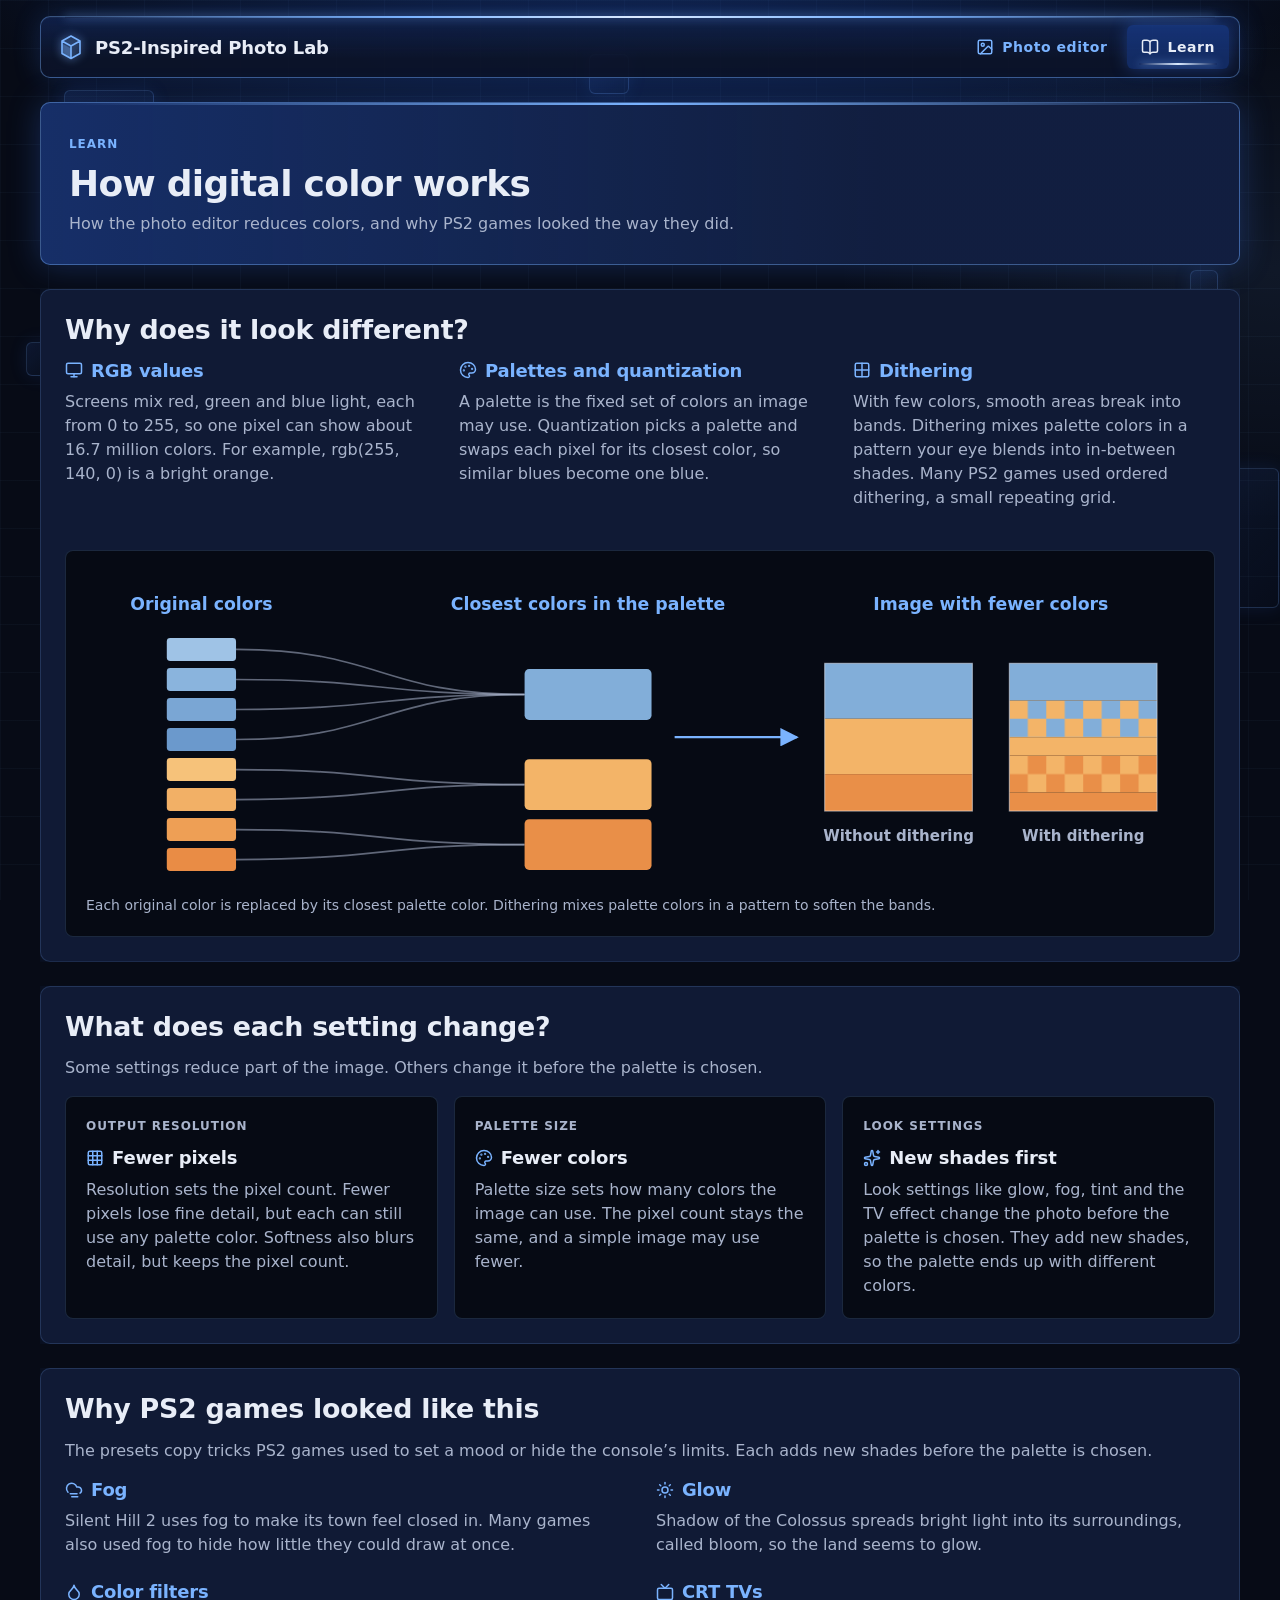
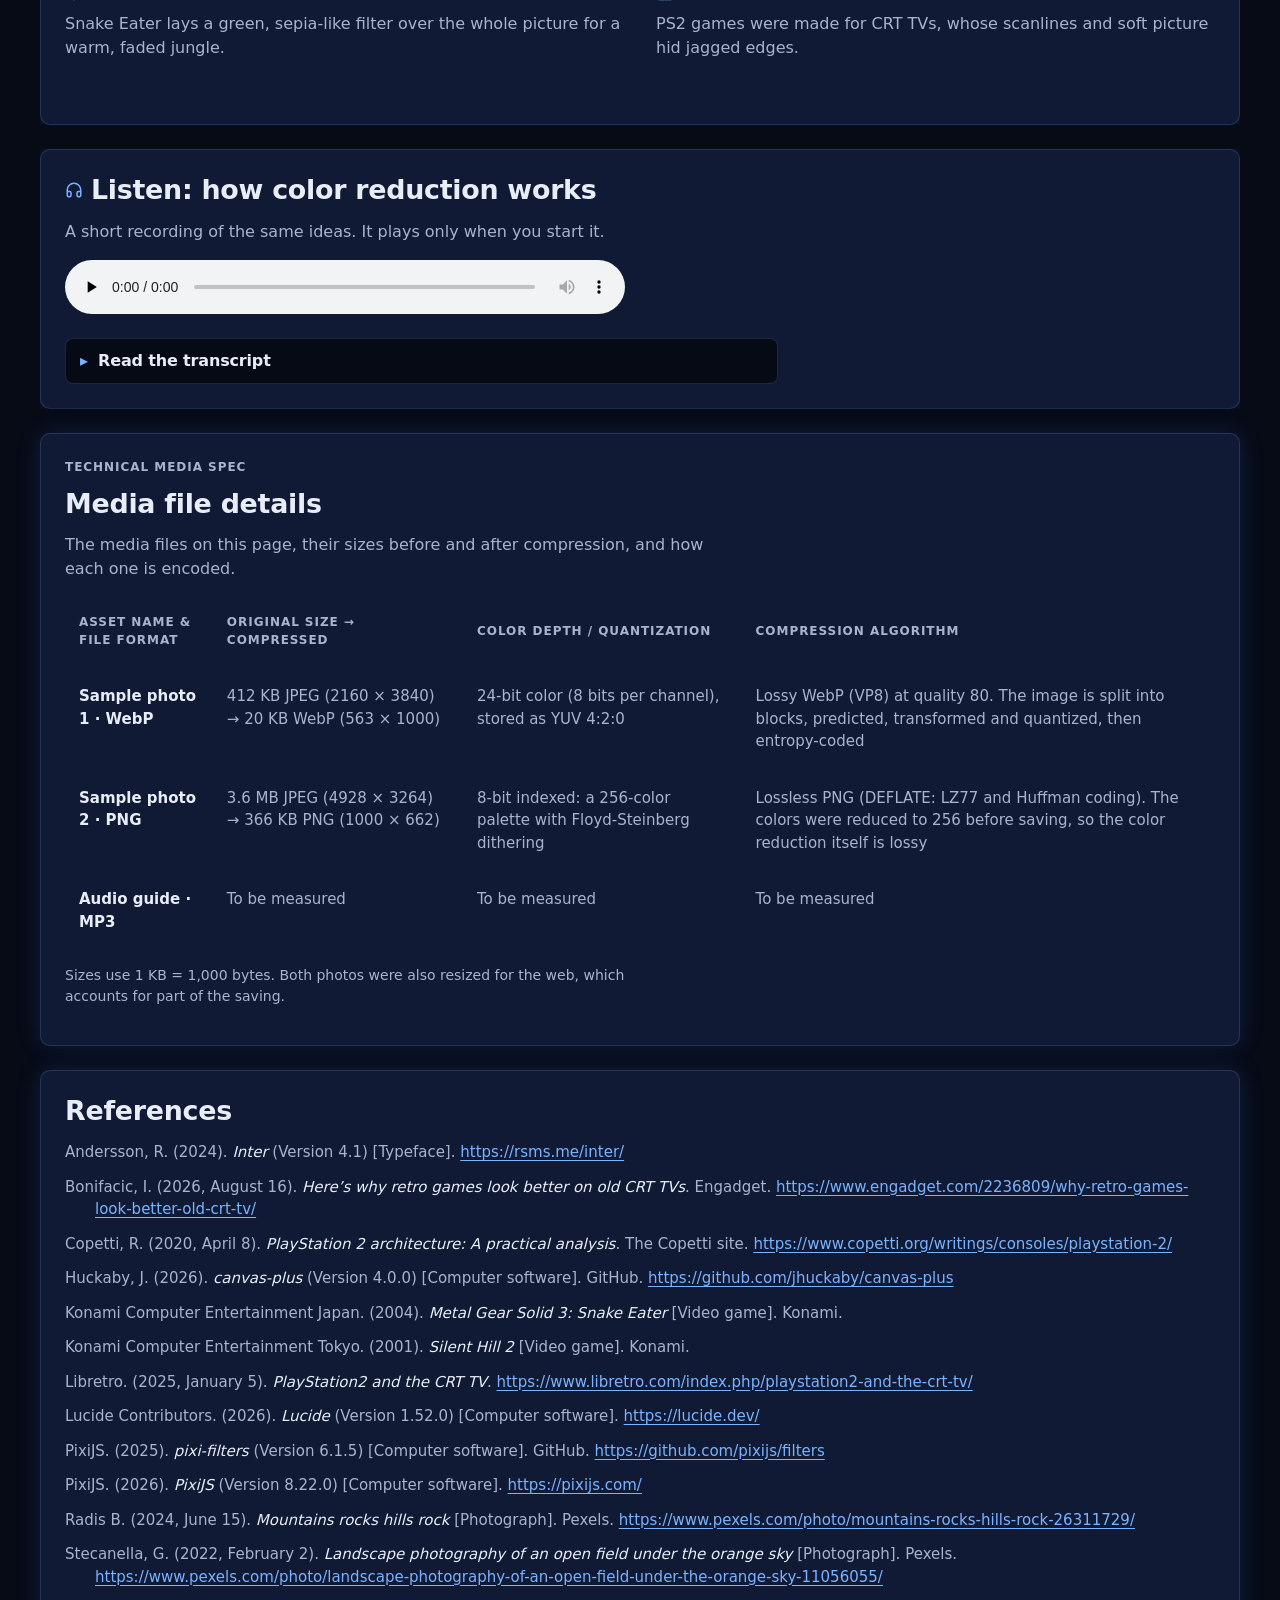
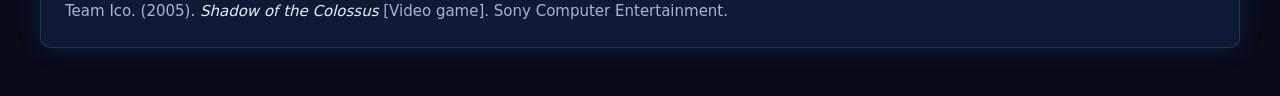
==== learn.html @ 2fb01928 "Put the media table in a panel above the references" ====
<!doctype html>
<html lang="en">
<head>
  <meta charset="utf-8">
  <meta name="viewport" content="width=device-width, initial-scale=1">
  <title>How Digital Color Works · PS2-Inspired Photo Lab</title>
  <meta name="description" content="How RGB values, 24-bit color, palettes, quantization and dithering work, and why PS2 games looked the way they did.">
  <meta name="theme-color" content="#070b16">
  <link rel="icon" href="data:image/svg+xml,%3Csvg xmlns='http://www.w3.org/2000/svg' viewBox='0 0 32 32'%3E%3Crect width='32' height='32' rx='6' fill='%23070b16'/%3E%3Cpath d='M6 24 16 6l10 18z' fill='none' stroke='%237ab3ff' stroke-width='2.5' stroke-linejoin='round'/%3E%3C/svg%3E">
  <link rel="preload" href="assets/fonts/inter-latin-wght-normal.woff2" as="font" type="font/woff2" crossorigin>
  <link rel="stylesheet" href="style.css">
</head>
<body>
  <!-- Icons from Lucide (lucide.dev), ISC license: assets/icons/LUCIDE-LICENSE.txt -->
  <svg class="icon-sprite" aria-hidden="true" focusable="false">
    <symbol id="i-palette" viewBox="0 0 24 24"><path d="M12 22a1 1 0 0 1 0-20 10 9 0 0 1 10 9 5 5 0 0 1-5 5h-2.25a1.75 1.75 0 0 0-1.4 2.8l.3.4a1.75 1.75 0 0 1-1.4 2.8z" /> <circle cx="13.5" cy="6.5" r=".5" fill="currentColor" /> <circle cx="17.5" cy="10.5" r=".5" fill="currentColor" /> <circle cx="6.5" cy="12.5" r=".5" fill="currentColor" /> <circle cx="8.5" cy="7.5" r=".5" fill="currentColor" /></symbol>
    <symbol id="i-sparkles" viewBox="0 0 24 24"><path d="M11.017 2.814a1 1 0 0 1 1.966 0l1.051 5.558a2 2 0 0 0 1.594 1.594l5.558 1.051a1 1 0 0 1 0 1.966l-5.558 1.051a2 2 0 0 0-1.594 1.594l-1.051 5.558a1 1 0 0 1-1.966 0l-1.051-5.558a2 2 0 0 0-1.594-1.594l-5.558-1.051a1 1 0 0 1 0-1.966l5.558-1.051a2 2 0 0 0 1.594-1.594z" /> <path d="M20 2v4" /> <path d="M22 4h-4" /> <circle cx="4" cy="20" r="2" /></symbol>
    <symbol id="i-cloud-fog" viewBox="0 0 24 24"><path d="M4 14.899A7 7 0 1 1 15.71 8h1.79a4.5 4.5 0 0 1 2.5 8.242" /> <path d="M16 17H7" /> <path d="M17 21H9" /></symbol>
    <symbol id="i-sun" viewBox="0 0 24 24"><circle cx="12" cy="12" r="4" /> <path d="M12 2v2" /> <path d="M12 20v2" /> <path d="m4.93 4.93 1.41 1.41" /> <path d="m17.66 17.66 1.41 1.41" /> <path d="M2 12h2" /> <path d="M20 12h2" /> <path d="m6.34 17.66-1.41 1.41" /> <path d="m19.07 4.93-1.41 1.41" /></symbol>
    <symbol id="i-droplet" viewBox="0 0 24 24"><path d="M12 22a7 7 0 0 0 7-7c0-2-1-3.9-3-5.5s-3.5-4-4-6.5c-.5 2.5-2 4.9-4 6.5C6 11.1 5 13 5 15a7 7 0 0 0 7 7z" /></symbol>
    <symbol id="i-tv" viewBox="0 0 24 24"><path d="m17 2-5 5-5-5" /> <rect width="20" height="15" x="2" y="7" rx="2" /></symbol>
    <symbol id="i-grid-3x3" viewBox="0 0 24 24"><rect width="18" height="18" x="3" y="3" rx="2" /> <path d="M3 9h18" /> <path d="M3 15h18" /> <path d="M9 3v18" /> <path d="M15 3v18" /></symbol>
    <symbol id="i-grid-2x2" viewBox="0 0 24 24"><path d="M12 3v18" /> <path d="M3 12h18" /> <rect x="3" y="3" width="18" height="18" rx="2" /></symbol>
    <symbol id="i-monitor" viewBox="0 0 24 24"><rect width="20" height="14" x="2" y="3" rx="2" /> <line x1="8" x2="16" y1="21" y2="21" /> <line x1="12" x2="12" y1="17" y2="21" /></symbol>
    <symbol id="i-headphones" viewBox="0 0 24 24"><path d="M3 14h3a2 2 0 0 1 2 2v3a2 2 0 0 1-2 2H5a2 2 0 0 1-2-2v-7a9 9 0 0 1 18 0v7a2 2 0 0 1-2 2h-1a2 2 0 0 1-2-2v-3a2 2 0 0 1 2-2h3" /></symbol>
    <symbol id="i-image" viewBox="0 0 24 24"><rect width="18" height="18" x="3" y="3" rx="2" ry="2" /> <circle cx="9" cy="9" r="2" /> <path d="m21 15-3.086-3.086a2 2 0 0 0-2.828 0L6 21" /></symbol>
    <symbol id="i-book-open" viewBox="0 0 24 24"><path d="M12 5v16" /> <path d="M20.001 19A2 2 0 0022 17V5a2 2 0 00-1.999-2L16 3.002A5 5 0 0012 5a5 5 0 00-4-2H4a2 2 0 00-2 2v12a2 2 0 001.999 2H8a5 5 0 014 2 5 5 0 014-2z" /></symbol>
  </svg>

  <a class="skip-link" href="#learn">Skip to the content</a>

  <div class="backdrop" aria-hidden="true">
    <span></span><span></span><span></span><span></span><span></span>
    <span></span><span></span><span></span><span></span><span></span>
  </div>

  <header class="site-header">
    <div class="container">
      <div class="site-header__bar">
        <a class="brand" href="index.html"><svg class="brand__logo" viewBox="0 0 28 28" aria-hidden="true" focusable="false"><path class="brand__logo-front" d="M5 10.5 14 15.5v10L5 20.5z" /><path d="M14 3 23 8 14 13 5 8z M5 8v12.5l9 5 9-5V8 M14 13v12.5" /></svg><span>PS2-Inspired Photo Lab</span></a>
        <nav aria-label="Pages">
          <ul class="nav-list">
            <li><a href="index.html"><svg class="icon" aria-hidden="true" focusable="false"><use href="#i-image"></use></svg>Photo editor</a></li>
            <li><a href="learn.html" aria-current="page"><svg class="icon" aria-hidden="true" focusable="false"><use href="#i-book-open"></use></svg>Learn</a></li>
          </ul>
        </nav>
      </div>
    </div>
  </header>

  <main>
    <section id="learn" class="learn learn--page container" aria-labelledby="learn-title">
      <div class="learn__band">
        <p class="eyebrow">Learn</p>
        <h1 id="learn-title">How digital color works</h1>
        <p>How the photo editor reduces colors, and why PS2 games looked the way they did.</p>
      </div>
      <div class="panel" data-reveal>
        <h2>Why does it look different?</h2>

        <div class="learn__ideas">
          <div>
            <h3><svg class="icon" aria-hidden="true" focusable="false"><use href="#i-monitor"></use></svg>RGB values</h3>
            <p>Screens mix red, green and blue light, each from 0 to 255, so one pixel can show about 16.7 million colors. For example, rgb(255, 140, 0) is a bright orange.</p>
          </div>
          <div>
            <h3><svg class="icon" aria-hidden="true" focusable="false"><use href="#i-palette"></use></svg>Palettes and quantization</h3>
            <p>A palette is the fixed set of colors an image may use. Quantization picks a palette and swaps each pixel for its closest color, so similar blues become one blue.</p>
          </div>
          <div>
            <h3><svg class="icon" aria-hidden="true" focusable="false"><use href="#i-grid-2x2"></use></svg>Dithering</h3>
            <p>With few colors, smooth areas break into bands. Dithering mixes palette colors in a pattern your eye blends into in-between shades. Many PS2 games used ordered dithering, a small repeating grid.</p>
          </div>
        </div>

        <figure class="diagram">
          <svg class="diagram__svg diagram__svg--wide" viewBox="0 0 960 270" role="img" aria-labelledby="diagram-wide-title diagram-wide-desc">
            <title id="diagram-wide-title">How quantization maps colors to a palette</title>
            <desc id="diagram-wide-desc">Eight original colors, four blues and four oranges, each point to the closest of three palette colors: one blue, one light orange and one dark orange. The result is shown twice. Without dithering, the image has hard bands. With dithering, checkered patterns of two palette colors soften the bands.</desc>
            <defs>
              <pattern id="wide-dither-a" width="32" height="32" patternUnits="userSpaceOnUse">
                <rect width="32" height="32" fill="#82aed9"/>
                <rect x="16" width="16" height="16" fill="#f3b468"/>
                <rect y="16" width="16" height="16" fill="#f3b468"/>
              </pattern>
              <pattern id="wide-dither-b" width="32" height="32" patternUnits="userSpaceOnUse">
                <rect width="32" height="32" fill="#f3b468"/>
                <rect x="16" width="16" height="16" fill="#e98f48"/>
                <rect y="16" width="16" height="16" fill="#e98f48"/>
              </pattern>
              <marker id="wide-arrow" viewBox="0 0 10 10" refX="9" refY="5" markerWidth="8" markerHeight="8" orient="auto">
                <path d="M0 0 10 5 0 10z" class="diagram__arrowhead"/>
              </marker>
            </defs>

            <text class="diagram__label" x="100" y="34" text-anchor="middle">Original colors</text>
            <text class="diagram__label" x="435" y="34" text-anchor="middle">Closest colors in the palette</text>
            <text class="diagram__label" x="784" y="34" text-anchor="middle">Image with fewer colors</text>

            <g class="diagram__links">
              <path d="M130 68C255 68 255 107 380 107"/>
              <path d="M130 94C255 94 255 107 380 107"/>
              <path d="M130 120C255 120 255 107 380 107"/>
              <path d="M130 146C255 146 255 107 380 107"/>
              <path d="M130 172C255 172 255 185 380 185"/>
              <path d="M130 198C255 198 255 185 380 185"/>
              <path d="M130 224C255 224 255 237 380 237"/>
              <path d="M130 250C255 250 255 237 380 237"/>
            </g>

            <g class="diagram__swatches">
              <rect x="70" y="58" width="60" height="20" rx="3" fill="#9fc3e6"/>
              <rect x="70" y="84" width="60" height="20" rx="3" fill="#8ab4dd"/>
              <rect x="70" y="110" width="60" height="20" rx="3" fill="#7aa6d4"/>
              <rect x="70" y="136" width="60" height="20" rx="3" fill="#6b99cc"/>
              <rect x="70" y="162" width="60" height="20" rx="3" fill="#f6c27a"/>
              <rect x="70" y="188" width="60" height="20" rx="3" fill="#f2b066"/>
              <rect x="70" y="214" width="60" height="20" rx="3" fill="#ee9f55"/>
              <rect x="70" y="240" width="60" height="20" rx="3" fill="#e98c45"/>

              <rect x="380" y="85" width="110" height="44" rx="4" fill="#82aed9"/>
              <rect x="380" y="163" width="110" height="44" rx="4" fill="#f3b468"/>
              <rect x="380" y="215" width="110" height="44" rx="4" fill="#e98f48"/>
            </g>

            <path class="diagram__arrow" d="M510 144H616" marker-end="url(#wide-arrow)"/>

            <g class="diagram__grid">
              <rect x="640" y="80" width="128" height="48" fill="#82aed9"/>
              <rect x="640" y="128" width="128" height="48" fill="#f3b468"/>
              <rect x="640" y="176" width="128" height="32" fill="#e98f48"/>
              <rect class="diagram__frame" x="640" y="80" width="128" height="128"/>
            </g>
            <g class="diagram__grid">
              <rect x="800" y="80" width="128" height="32" fill="#82aed9"/>
              <rect x="800" y="112" width="128" height="32" fill="url(#wide-dither-a)"/>
              <rect x="800" y="144" width="128" height="16" fill="#f3b468"/>
              <rect x="800" y="160" width="128" height="32" fill="url(#wide-dither-b)"/>
              <rect x="800" y="192" width="128" height="16" fill="#e98f48"/>
              <rect class="diagram__frame" x="800" y="80" width="128" height="128"/>
            </g>
            <text class="diagram__note" x="704" y="234" text-anchor="middle">Without dithering</text>
            <text class="diagram__note" x="864" y="234" text-anchor="middle">With dithering</text>
          </svg>

          <svg class="diagram__svg diagram__svg--tall" viewBox="0 0 340 460" aria-hidden="true" focusable="false">
            <defs>
              <pattern id="tall-dither-a" width="32" height="32" patternUnits="userSpaceOnUse">
                <rect width="32" height="32" fill="#82aed9"/>
                <rect x="16" width="16" height="16" fill="#f3b468"/>
                <rect y="16" width="16" height="16" fill="#f3b468"/>
              </pattern>
              <pattern id="tall-dither-b" width="32" height="32" patternUnits="userSpaceOnUse">
                <rect width="32" height="32" fill="#f3b468"/>
                <rect x="16" width="16" height="16" fill="#e98f48"/>
                <rect y="16" width="16" height="16" fill="#e98f48"/>
              </pattern>
              <marker id="tall-arrow" viewBox="0 0 10 10" refX="9" refY="5" markerWidth="8" markerHeight="8" orient="auto">
                <path d="M0 0 10 5 0 10z" class="diagram__arrowhead"/>
              </marker>
            </defs>

            <text class="diagram__label" x="170" y="24" text-anchor="middle">Original colors</text>

            <g class="diagram__links">
              <path d="M36 72C36 111 93 111 93 150"/>
              <path d="M74 72C74 111 93 111 93 150"/>
              <path d="M112 72C112 111 93 111 93 150"/>
              <path d="M150 72C150 111 93 111 93 150"/>
              <path d="M188 72C188 111 207 111 207 150"/>
              <path d="M226 72C226 111 207 111 207 150"/>
              <path d="M264 72C264 111 289 111 289 150"/>
              <path d="M302 72C302 111 289 111 289 150"/>
            </g>

            <g class="diagram__swatches">
              <rect x="20" y="40" width="32" height="32" rx="3" fill="#9fc3e6"/>
              <rect x="58" y="40" width="32" height="32" rx="3" fill="#8ab4dd"/>
              <rect x="96" y="40" width="32" height="32" rx="3" fill="#7aa6d4"/>
              <rect x="134" y="40" width="32" height="32" rx="3" fill="#6b99cc"/>
              <rect x="172" y="40" width="32" height="32" rx="3" fill="#f6c27a"/>
              <rect x="210" y="40" width="32" height="32" rx="3" fill="#f2b066"/>
              <rect x="248" y="40" width="32" height="32" rx="3" fill="#ee9f55"/>
              <rect x="286" y="40" width="32" height="32" rx="3" fill="#e98c45"/>

              <rect x="48" y="150" width="90" height="40" rx="4" fill="#82aed9"/>
              <rect x="172" y="150" width="70" height="40" rx="4" fill="#f3b468"/>
              <rect x="254" y="150" width="70" height="40" rx="4" fill="#e98f48"/>
            </g>
            <text class="diagram__label" x="170" y="214" text-anchor="middle">Closest colors in the palette</text>

            <path class="diagram__arrow" d="M170 226V256" marker-end="url(#tall-arrow)"/>
            <text class="diagram__label" x="170" y="280" text-anchor="middle">Image with fewer colors</text>

            <g class="diagram__grid">
              <rect x="32" y="288" width="128" height="48" fill="#82aed9"/>
              <rect x="32" y="336" width="128" height="48" fill="#f3b468"/>
              <rect x="32" y="384" width="128" height="32" fill="#e98f48"/>
              <rect class="diagram__frame" x="32" y="288" width="128" height="128"/>
            </g>
            <g class="diagram__grid">
              <rect x="192" y="288" width="128" height="32" fill="#82aed9"/>
              <rect x="192" y="320" width="128" height="32" fill="url(#tall-dither-a)"/>
              <rect x="192" y="352" width="128" height="16" fill="#f3b468"/>
              <rect x="192" y="368" width="128" height="32" fill="url(#tall-dither-b)"/>
              <rect x="192" y="400" width="128" height="16" fill="#e98f48"/>
              <rect class="diagram__frame" x="192" y="288" width="128" height="128"/>
            </g>
            <text class="diagram__note" x="96" y="442" text-anchor="middle">Without dithering</text>
            <text class="diagram__note" x="256" y="442" text-anchor="middle">With dithering</text>
          </svg>

          <figcaption>Each original color is replaced by its closest palette color. Dithering mixes palette colors in a pattern to soften the bands.</figcaption>
        </figure>
      </div>

      <div class="panel" data-reveal>
        <h2>What does each setting change?</h2>
        <p>Some settings reduce part of the image. Others change it before the palette is chosen.</p>

        <div class="cards">
          <article class="card">
            <p class="label">Output resolution</p>
            <h3><svg class="icon" aria-hidden="true" focusable="false"><use href="#i-grid-3x3"></use></svg>Fewer pixels</h3>
            <p>Resolution sets the pixel count. Fewer pixels lose fine detail, but each can still use any palette color. Softness also blurs detail, but keeps the pixel count.</p>
          </article>
          <article class="card">
            <p class="label">Palette size</p>
            <h3><svg class="icon" aria-hidden="true" focusable="false"><use href="#i-palette"></use></svg>Fewer colors</h3>
            <p>Palette size sets how many colors the image can use. The pixel count stays the same, and a simple image may use fewer.</p>
          </article>
          <article class="card">
            <p class="label">Look settings</p>
            <h3><svg class="icon" aria-hidden="true" focusable="false"><use href="#i-sparkles"></use></svg>New shades first</h3>
            <p>Look settings like glow, fog, tint and the TV effect change the photo before the palette is chosen. They add new shades, so the palette ends up with different colors.</p>
          </article>
        </div>
      </div>

      <div class="panel" data-reveal>
        <h2>Why PS2 games looked like this</h2>
        <p>The presets copy tricks PS2 games used to set a mood or hide the console’s limits. Each adds new shades before the palette is chosen.</p>
        <div class="learn__ideas learn__ideas--pairs">
          <div>
            <h3><svg class="icon" aria-hidden="true" focusable="false"><use href="#i-cloud-fog"></use></svg>Fog</h3>
            <p>Silent Hill 2 uses fog to make its town feel closed in. Many games also used fog to hide how little they could draw at once.</p>
          </div>
          <div>
            <h3><svg class="icon" aria-hidden="true" focusable="false"><use href="#i-sun"></use></svg>Glow</h3>
            <p>Shadow of the Colossus spreads bright light into its surroundings, called bloom, so the land seems to glow.</p>
          </div>
          <div>
            <h3><svg class="icon" aria-hidden="true" focusable="false"><use href="#i-droplet"></use></svg>Color filters</h3>
            <p>Snake Eater lays a green, sepia-like filter over the whole picture for a warm, faded jungle.</p>
          </div>
          <div>
            <h3><svg class="icon" aria-hidden="true" focusable="false"><use href="#i-tv"></use></svg>CRT TVs</h3>
            <p>PS2 games were made for CRT TVs, whose scanlines and soft picture hid jagged edges.</p>
          </div>
        </div>
      </div>

      <div class="panel listen" data-reveal>
        <h2><svg class="icon" aria-hidden="true" focusable="false"><use href="#i-headphones"></use></svg>Listen: how color reduction works</h2>
        <p>A short recording of the same ideas. It plays only when you start it.</p>
        <audio class="listen__player" controls preload="none">
          <source src="assets/audio/quantization-guide.mp3" type="audio/mpeg">
          Your browser can’t play this audio. The transcript below has the same content.
        </audio>
        <details class="transcript">
          <summary><h3>Read the transcript</h3></summary>
        <div class="listen__transcript">
          <p>Your screen uses the RGB color model. It makes every color by mixing just three: red, green and blue. Each pixel has a tiny light for each one, and changing how bright they are gives you a different color. Turn all three all the way up and you get white. Turn them all off and you get black.</p>
          <p>Your computer stores the brightness of each light as a number from 0 to 255. Each number takes 8 bits, so a pixel uses 24 bits in total. This is called 24-bit color, and it gives you about 16.7 million possible colors.</p>
          <p>You’ve probably seen colors written as a code like #D6A860. That’s a hex code, and it’s just those same three numbers written in a shorter way. The first two characters are the red, the middle two are the green, and the last two are the blue. So D6A860 means red 214, green 168 and blue 96, which is a light tan.</p>
          <p>When a camera turns a real scene into a digital image, it does two things. First, it splits the scene into a grid of tiny squares called pixels. That step is sampling, and more pixels means more detail. Then comes quantization: each pixel’s color gets rounded to the closest option from a fixed set. So sampling decides how much detail the image has, and quantization decides how many colors it can use.</p>
          <p>Color quantization uses that same idea to cut an image down to just a few colors, while keeping it close to the original. Imagine drawing a sunset with only an 8-pack of crayons. You can’t match every shade in the sky, so for each spot you pick the closest crayon you have. The computer does the same thing with every pixel.</p>
          <p>Those few colors make up the palette. Instead of storing a full color for every pixel, the image keeps the palette once and gives each pixel a number that points to one of its colors. It works like a paint-by-numbers picture. An image saved this way is called an indexed image, and the palette acts as its lookup table. An 8-bit indexed image can have up to 256 colors, and it takes up much less space than a 24-bit one.</p>
          <p>The downside is that smooth areas can lose their smoothness. A sky that slowly fades from light blue to dark blue needs lots of in-between shades. If the palette doesn’t have enough of them, you see stripes of color instead of a smooth fade. Those stripes are called color banding.</p>
          <p>Dithering makes an image with only a few colors look smoother. Its main job is to hide banding. To do that, it mixes the colors the image has in a fine pattern of dots. Up close you can see the dots, but from a normal distance your eye blends them into the shades in between. So the sky looks smooth again, even though no new colors were added.</p>
          <p>Many PS2 games used this trick because they drew their graphics with fewer colors to save memory. They used a small checkered pattern. Old TVs had a soft picture that blurred the pattern away, so most players never noticed it.</p>
        </div>
        </details>
      </div>
      <section id="media-specs" class="panel media-specs" aria-labelledby="media-specs-title" data-reveal>
        <p class="eyebrow">Technical media spec</p>
        <h2 id="media-specs-title">Media file details</h2>
        <p>The media files on this page, their sizes before and after compression, and how each one is encoded.</p>

        <div class="table-wrap">
          <table class="spec-table">
            <caption class="visually-hidden">Media files used on this page</caption>
            <thead>
              <tr>
                <th scope="col">Asset Name &amp; File Format</th>
                <th scope="col">Original Size → Compressed</th>
                <th scope="col">Color Depth / Quantization</th>
                <th scope="col">Compression Algorithm</th>
              </tr>
            </thead>
            <tbody>
              <tr>
                <th scope="row" data-label="Asset Name &amp; File Format">Sample photo 1 · WebP</th>
                <td data-label="Original Size → Compressed">412 KB JPEG (2160 × 3840) → 20 KB WebP (563 × 1000)</td>
                <td data-label="Color Depth / Quantization">24-bit color (8 bits per channel), stored as YUV 4:2:0</td>
                <td data-label="Compression Algorithm">Lossy WebP (VP8) at quality 80. The image is split into blocks, predicted, transformed and quantized, then entropy-coded</td>
              </tr>
              <tr>
                <th scope="row" data-label="Asset Name &amp; File Format">Sample photo 2 · PNG</th>
                <td data-label="Original Size → Compressed">3.6 MB JPEG (4928 × 3264) → 366 KB PNG (1000 × 662)</td>
                <td data-label="Color Depth / Quantization">8-bit indexed: a 256-color palette with Floyd-Steinberg dithering</td>
                <td data-label="Compression Algorithm">Lossless PNG (DEFLATE: LZ77 and Huffman coding). The colors were reduced to 256 before saving, so the color reduction itself is lossy</td>
              </tr>
              <tr>
                <th scope="row" data-label="Asset Name &amp; File Format">Audio guide · MP3</th>
                <td data-label="Original Size → Compressed">To be measured</td>
                <td data-label="Color Depth / Quantization">To be measured</td>
                <td data-label="Compression Algorithm">To be measured</td>
              </tr>
            </tbody>
          </table>
        </div>
        <p class="spec-note">Sizes use 1 KB = 1,000 bytes. Both photos were also resized for the web, which accounts for part of the saving.</p>
      </section>

      <section class="panel references" aria-labelledby="references-title" data-reveal>
        <h2 id="references-title">References</h2>
        <ul class="references__list">
          <li>Andersson, R. (2024). <i>Inter</i> (Version 4.1) [Typeface]. <a href="https://rsms.me/inter/">https://rsms.me/inter/</a></li>
          <li>Bonifacic, I. (2026, August 16). <i>Here’s why retro games look better on old CRT TVs</i>. Engadget. <a href="https://www.engadget.com/2236809/why-retro-games-look-better-old-crt-tv/">https://www.engadget.com/2236809/why-retro-games-look-better-old-crt-tv/</a></li>
          <li>Copetti, R. (2020, April 8). <i>PlayStation 2 architecture: A practical analysis</i>. The Copetti site. <a href="https://www.copetti.org/writings/consoles/playstation-2/">https://www.copetti.org/writings/consoles/playstation-2/</a></li>
          <li>Huckaby, J. (2026). <i>canvas-plus</i> (Version 4.0.0) [Computer software]. GitHub. <a href="https://github.com/jhuckaby/canvas-plus">https://github.com/jhuckaby/canvas-plus</a></li>
          <li>Konami Computer Entertainment Japan. (2004). <i>Metal Gear Solid 3: Snake Eater</i> [Video game]. Konami.</li>
          <li>Konami Computer Entertainment Tokyo. (2001). <i>Silent Hill 2</i> [Video game]. Konami.</li>
          <li>Libretro. (2025, January 5). <i>PlayStation2 and the CRT TV</i>. <a href="https://www.libretro.com/index.php/playstation2-and-the-crt-tv/">https://www.libretro.com/index.php/playstation2-and-the-crt-tv/</a></li>
          <li>Lucide Contributors. (2026). <i>Lucide</i> (Version 1.52.0) [Computer software]. <a href="https://lucide.dev/">https://lucide.dev/</a></li>
          <li>PixiJS. (2025). <i>pixi-filters</i> (Version 6.1.5) [Computer software]. GitHub. <a href="https://github.com/pixijs/filters">https://github.com/pixijs/filters</a></li>
          <li>PixiJS. (2026). <i>PixiJS</i> (Version 8.22.0) [Computer software]. <a href="https://pixijs.com/">https://pixijs.com/</a></li>
          <li>Radis B. (2024, June 15). <i>Mountains rocks hills rock</i> [Photograph]. Pexels. <a href="https://www.pexels.com/photo/mountains-rocks-hills-rock-26311729/">https://www.pexels.com/photo/mountains-rocks-hills-rock-26311729/</a></li>
          <li>Stecanella, G. (2022, February 2). <i>Landscape photography of an open field under the orange sky</i> [Photograph]. Pexels. <a href="https://www.pexels.com/photo/landscape-photography-of-an-open-field-under-the-orange-sky-11056055/">https://www.pexels.com/photo/landscape-photography-of-an-open-field-under-the-orange-sky-11056055/</a></li>
          <li>Team Ico. (2005). <i>Shadow of the Colossus</i> [Video game]. Sony Computer Entertainment.</li>
        </ul>
      </section>
    </section>
  </main>


  <script src="assets/js/reveal.js" defer></script>
</body>
</html>
---- style.css ----
/* PS2-Inspired Photo Lab */

@font-face {
  font-family: "Inter";
  font-style: normal;
  font-weight: 100 900;
  font-display: swap;
  src: url("assets/fonts/inter-latin-wght-normal.woff2") format("woff2");
}

:root {
  --bg: #070b16;
  --surface: #101a35;
  --surface-inset: #060a14;
  --border: rgba(122, 179, 255, 0.18);
  --border-strong: rgba(122, 179, 255, 0.4);
  --text: #e8edf7;
  --muted: #a9b4cc;
  --accent: #2563eb;
  --accent-hover: #1d4ed8;
  --accent-bright: #7ab3ff;
  --focus: #8cc4ff;
  --disabled-bg: #18223d;
  --disabled-text: #8792ab;
  --glow: 0 0 24px rgba(59, 118, 246, 0.18);
  --radius: 10px;
  --gutter: 24px;
}

/* Base */

*,
*::before,
*::after {
  box-sizing: border-box;
}

html {
  font-kerning: normal;
  -webkit-text-size-adjust: 100%;
}

body {
  margin: 0;
  background-color: var(--bg);
  background-image:
    radial-gradient(ellipse 80% 50% at 50% -10%, rgba(37, 99, 235, 0.32), transparent 70%),
    radial-gradient(ellipse 50% 40% at 100% 30%, rgba(122, 179, 255, 0.08), transparent 70%),
    linear-gradient(rgba(122, 179, 255, 0.035) 1px, transparent 1px),
    linear-gradient(90deg, rgba(122, 179, 255, 0.035) 1px, transparent 1px);
  background-size: 100% 100%, 100% 100%, 48px 48px, 48px 48px;
  background-attachment: fixed;
  color: var(--text);
  font-family: "Inter", system-ui, -apple-system, "Segoe UI", Roboto, sans-serif;
  font-size: 16px;
  line-height: 1.5;
}

h1,
h2,
h3 {
  margin: 0 0 0.5em;
  font-weight: 700;
  line-height: 1.2;
}

h1 {
  font-size: clamp(2.25rem, 1.4rem + 3.6vw, 4rem);
  line-height: 1.08;
  letter-spacing: -0.02em;
}

h2 {
  font-size: clamp(1.375rem, 1.2rem + 0.6vw, 1.75rem);
  letter-spacing: -0.01em;
}

h3 {
  font-size: 1.125rem;
  letter-spacing: -0.01em;
}

p {
  margin: 0 0 1em;
}

a {
  color: var(--accent-bright);
  text-underline-offset: 0.2em;
}

a:hover {
  color: var(--text);
}

:focus-visible {
  outline: 3px solid var(--focus);
  outline-offset: 3px;
}

.visually-hidden {
  position: absolute;
  width: 1px;
  height: 1px;
  margin: -1px;
  padding: 0;
  overflow: hidden;
  clip: rect(0 0 0 0);
  white-space: nowrap;
  border: 0;
}

.container {
  width: 100%;
  max-width: calc(1200px + 2 * var(--gutter));
  margin-inline: auto;
  padding-inline: var(--gutter);
}

.skip-link {
  position: absolute;
  top: 8px;
  left: 8px;
  z-index: 10;
  padding: 10px 16px;
  border-radius: 6px;
  background: var(--accent);
  color: #fff;
  font-weight: 600;
  transform: translateY(-200%);
}

.skip-link:focus {
  transform: none;
}

/* Small uppercase labels */

.eyebrow,
.label {
  margin: 0 0 0.75rem;
  color: var(--accent-bright);
  font-size: 0.75rem;
  font-weight: 700;
  letter-spacing: 0.08em;
  text-transform: uppercase;
}

.hint {
  color: var(--muted);
  font-size: 0.875rem;
}

/* Decorative background shapes */

.backdrop {
  position: fixed;
  inset: 0;
  z-index: -1;
  overflow: hidden;
  pointer-events: none;
}

.backdrop span {
  position: absolute;
  border: 1px solid rgba(122, 179, 255, 0.18);
  border-radius: 6px;
  background: linear-gradient(135deg, rgba(59, 118, 246, 0.12), rgba(59, 118, 246, 0.02));
  box-shadow: 0 0 18px rgba(59, 118, 246, 0.12);
  animation: float-a 18s ease-in-out infinite;
  will-change: transform;
}

/* Floating blocks in mixed sizes, each on its own timing so they never move together. */
.backdrop span:nth-child(1)  { top: 10%; left: 5%;  width: 90px;  height: 90px; }
.backdrop span:nth-child(2)  { top: 52%; left: 89%; width: 140px; height: 140px; animation-name: float-b; animation-duration: 22s; animation-delay: -4s; }
.backdrop span:nth-child(3)  { top: 78%; left: 12%; width: 60px;  height: 60px;  animation-duration: 15s; animation-delay: -9s; }
.backdrop span:nth-child(4)  { top: 22%; left: 78%; width: 50px;  height: 50px;  animation-name: float-b; animation-duration: 17s; animation-delay: -2s; }
.backdrop span:nth-child(5)  { top: 38%; left: 2%;  width: 34px;  height: 34px;  animation-duration: 14s; animation-delay: -6s; }
.backdrop span:nth-child(6)  { top: 66%; left: 70%; width: 70px;  height: 70px;  animation-name: float-b; animation-duration: 20s; animation-delay: -11s; }
.backdrop span:nth-child(7)  { top: 6%;  left: 46%; width: 40px;  height: 40px;  animation-duration: 24s; animation-delay: -3s; }
.backdrop span:nth-child(8)  { top: 88%; left: 48%; width: 110px; height: 110px; animation-name: float-b; animation-duration: 21s; animation-delay: -14s; }
.backdrop span:nth-child(9)  { top: 30%; left: 93%; width: 28px;  height: 28px;  animation-duration: 16s; animation-delay: -7s; }
.backdrop span:nth-child(10) { top: 60%; left: 30%; width: 46px;  height: 46px;  animation-name: float-b; animation-duration: 19s; animation-delay: -5s; opacity: 0.7; }

@keyframes float-a {
  0%   { transform: translate(0, 0) rotate(0deg); }
  50%  { transform: translate(10px, -22px) rotate(6deg); }
  100% { transform: translate(0, 0) rotate(0deg); }
}

@keyframes float-b {
  0%   { transform: translate(0, 0) rotate(0deg); }
  50%  { transform: translate(-12px, 18px) rotate(-5deg); }
  100% { transform: translate(0, 0) rotate(0deg); }
}

/* Header: a slim PS2 menu bar */

.site-header {
  padding-block: 16px;
}

.site-header__bar {
  position: relative;
  display: flex;
  flex-wrap: wrap;
  align-items: center;
  justify-content: space-between;
  gap: 4px 24px;
  padding: 8px 10px 8px 16px;
  border: 1px solid var(--border-strong);
  border-radius: var(--radius);
  background:
    linear-gradient(180deg, rgba(37, 99, 235, 0.16), transparent 70%),
    rgba(12, 20, 42, 0.92);
  box-shadow: 0 0 28px rgba(59, 118, 246, 0.2), inset 0 1px 0 rgba(255, 255, 255, 0.04);
}

/* Thin light along the top edge */
.site-header__bar::before {
  content: "";
  position: absolute;
  top: -1px;
  left: 24px;
  right: 24px;
  height: 2px;
  background: linear-gradient(90deg, transparent, var(--accent-bright) 30%, #dbeaff 50%, var(--accent-bright) 70%, transparent);
  box-shadow: 0 0 10px rgba(122, 179, 255, 0.8);
}

.brand {
  display: inline-flex;
  align-items: center;
  gap: 10px;
  min-height: 44px;
  color: var(--text);
  font-size: 1.125rem;
  font-weight: 700;
  letter-spacing: -0.01em;
  text-decoration: none;
}

/* The glowing cube logo */
.brand__logo {
  flex-shrink: 0;
  width: 28px;
  height: 28px;
  fill: none;
  stroke: var(--accent-bright);
  stroke-width: 1.6;
  stroke-linejoin: round;
  filter: drop-shadow(0 0 4px rgba(122, 179, 255, 0.85));
}

.brand__logo-front {
  fill: rgba(122, 179, 255, 0.28);
  stroke: none;
}

.nav-list {
  display: flex;
  gap: 6px;
  margin: 0;
  padding: 0;
  list-style: none;
}

.nav-list a {
  position: relative;
  display: inline-flex;
  align-items: center;
  gap: 8px;
  min-height: 44px;
  padding-inline: 14px;
  overflow: hidden;
  border-radius: 6px;
  color: var(--accent-bright);
  font-size: 0.875rem;
  font-weight: 600;
  letter-spacing: 0.04em;
  text-decoration: none;
  transition: color 0.2s, background-color 0.2s;
}

.nav-list a:hover,
.nav-list a:focus-visible {
  background-color: rgba(122, 179, 255, 0.1);
  color: var(--text);
}

/* The current page glows, with a light under it like the PS2 menu cursor. */
.nav-list a[aria-current="page"] {
  background-color: rgba(37, 99, 235, 0.3);
  box-shadow: 0 0 16px rgba(59, 118, 246, 0.35);
  color: var(--text);
}

.nav-list a[aria-current="page"]::after {
  content: "";
  position: absolute;
  left: 12px;
  right: 12px;
  bottom: 4px;
  height: 2px;
  border-radius: 2px;
  background: linear-gradient(90deg, transparent, #dbeaff, transparent);
  box-shadow: 0 0 8px rgba(122, 179, 255, 0.9);
}

/* A soft light slides across a link once on hover or focus. */
.nav-list a::before {
  content: "";
  position: absolute;
  top: 0;
  bottom: 0;
  left: 0;
  width: 60%;
  background: linear-gradient(90deg, transparent, rgba(190, 220, 255, 0.22), transparent);
  transform: translateX(-120%);
  pointer-events: none;
}

@media (prefers-reduced-motion: no-preference) {
  .nav-list a:hover::before,
  .nav-list a:focus-visible::before {
    transform: translateX(220%);
    transition: transform 0.5s ease;
  }
}

/* Very narrow phones: the links wrap under the name. */
@media (max-width: 379px) {
  .site-header__bar {
    padding-left: 12px;
  }

  .brand {
    font-size: 1rem;
  }

  .nav-list a {
    padding-inline: 10px;
  }
}

/* Panels */

.panel {
  margin: 0;
  padding: 24px;
  border: 1px solid var(--border);
  border-radius: var(--radius);
  background: var(--surface);
  box-shadow: var(--glow);
}

.panel > p,
.card p {
  color: var(--muted);
}

/* Intro */

.intro {
  padding-top: 40px;
  padding-bottom: 32px;
}

.intro h1 {
  max-width: 12ch;
  margin-bottom: 24px;
}

.intro__lead {
  max-width: 60ch;
  color: var(--muted);
  font-size: 1.125rem;
}

/* Buttons */

.button {
  display: inline-flex;
  align-items: center;
  justify-content: center;
  min-height: 44px;
  padding: 10px 18px;
  border: 1px solid transparent;
  border-radius: 6px;
  background: var(--accent);
  color: #fff;
  font: inherit;
  font-size: 0.9375rem;
  font-weight: 600;
  letter-spacing: 0.01em;
  cursor: pointer;
  transition: background-color 0.15s, box-shadow 0.15s;
}

.button:hover {
  background: var(--accent-hover);
  box-shadow: 0 0 16px rgba(59, 118, 246, 0.45);
}

.button--secondary {
  border-color: var(--border-strong);
  background: transparent;
  color: var(--text);
}

.button--secondary:hover {
  background: rgba(122, 179, 255, 0.1);
}

.button--toggle[aria-pressed="false"] {
  border-color: var(--border-strong);
  background: transparent;
  color: var(--text);
}

.button:disabled,
.button:disabled:hover {
  border: 1px dashed rgba(135, 146, 171, 0.5);
  background: var(--disabled-bg);
  box-shadow: none;
  color: var(--disabled-text);
  cursor: not-allowed;
}

.upload:focus-within {
  outline: 3px solid var(--focus);
  outline-offset: 3px;
}

/* Lab */

.lab {
  display: grid;
  gap: 24px;
}

.choose__actions {
  display: flex;
  flex-wrap: wrap;
  gap: 12px;
  margin-bottom: 12px;
}

.choose .hint {
  margin: 0;
}

.workspace {
  display: grid;
  gap: 24px;
  grid-template-columns: 1fr;
}

/* The two previews, side by side from tablet size up. */
.workspace__stage {
  display: grid;
  gap: 24px;
  grid-template-columns: 1fr;
}

.preview {
  padding: 16px;
}

.preview__frame {
  position: relative;
  display: grid;
  place-items: center;
  aspect-ratio: 1 / 1;
  overflow: hidden;
  border: 1px solid var(--border);
  border-radius: 6px;
  background: var(--surface-inset);
}

.preview__frame img,
.preview__frame canvas {
  position: absolute;
  inset: 0;
  width: 100%;
  height: 100%;
  object-fit: contain;
}

.preview__empty {
  margin: 0;
  color: var(--muted);
  font-size: 0.9375rem;
}

.status {
  margin: 0;
  font-weight: 600;
}

/* Status, Reset and Download, below the settings. */
.action-bar {
  display: flex;
  flex-wrap: wrap;
  align-items: center;
  justify-content: space-between;
  gap: 10px 20px;
  padding: 12px 16px;
  border: 1px solid var(--border-strong);
  border-radius: var(--radius);
  background: rgba(10, 16, 34, 0.94);
  box-shadow: 0 0 24px rgba(59, 118, 246, 0.3), 0 8px 24px rgba(0, 0, 0, 0.5);
  backdrop-filter: blur(6px);
}

.action-bar__status .hint {
  margin: 2px 0 0;
}

.action-bar__buttons {
  display: flex;
  flex-wrap: wrap;
  gap: 10px;
}

/* Controls */

.controls .controls__preset {
  margin-bottom: 20px;
  color: var(--accent-bright);
  font-size: 0.875rem;
}

.control {
  margin-bottom: 20px;
}

.control__head {
  display: flex;
  justify-content: space-between;
  gap: 12px;
  margin-bottom: 4px;
}

.control__head label {
  font-weight: 600;
}

.control__head output {
  color: var(--accent-bright);
  font-weight: 600;
  font-variant-numeric: tabular-nums;
}

.control__help {
  margin: 4px 0 0;
  color: var(--muted);
  font-size: 0.875rem;
}

input[type="range"] {
  width: 100%;
  height: 44px;
  margin: 0;
  background: transparent;
  cursor: pointer;
  -webkit-appearance: none;
  appearance: none;
}

input[type="range"]::-webkit-slider-runnable-track {
  height: 4px;
  border-radius: 2px;
  background: rgba(122, 179, 255, 0.3);
}

input[type="range"]::-webkit-slider-thumb {
  width: 22px;
  height: 22px;
  margin-top: -9px;
  border: 2px solid var(--bg);
  border-radius: 50%;
  background: var(--accent-bright);
  box-shadow: 0 0 10px rgba(122, 179, 255, 0.6);
  -webkit-appearance: none;
  appearance: none;
}

input[type="range"]::-moz-range-track {
  height: 4px;
  border-radius: 2px;
  background: rgba(122, 179, 255, 0.3);
}

input[type="range"]::-moz-range-thumb {
  width: 18px;
  height: 18px;
  border: 2px solid var(--bg);
  border-radius: 50%;
  background: var(--accent-bright);
  box-shadow: 0 0 10px rgba(122, 179, 255, 0.6);
}

/* Palette */

.palette__swatches {
  display: flex;
  flex-wrap: wrap;
  gap: 8px;
  min-height: 56px;
  margin-bottom: 12px;
  padding: 12px;
  border: 1px dashed var(--border-strong);
  border-radius: 6px;
}

.palette__empty {
  align-self: center;
  margin: 0;
  color: var(--muted);
  font-size: 0.9375rem;
}

.palette__readout {
  min-height: 1.5em;
  margin: 0;
}

/* Learn */

.learn {
  display: grid;
  gap: 24px;
  padding-top: 72px;
}

.learn--page {
  padding-top: 8px;
  padding-bottom: 48px;
}

/* The band at the top of the Learn page */
.learn__band {
  position: relative;
  padding: 32px 28px 28px;
  border: 1px solid var(--border-strong);
  border-radius: var(--radius);
  background:
    linear-gradient(90deg, rgba(37, 99, 235, 0.28), rgba(37, 99, 235, 0.06) 70%),
    var(--surface);
  box-shadow: 0 0 32px rgba(59, 118, 246, 0.28);
}

.learn__band::before {
  content: "";
  position: absolute;
  top: 0;
  left: 28px;
  right: 28px;
  height: 2px;
  background: linear-gradient(90deg, transparent, var(--accent-bright), transparent);
}

.learn__band h1 {
  margin: 0 0 8px;
  font-size: clamp(1.5rem, 1.2rem + 1.5vw, 2.25rem);
}

.learn__band p:last-child {
  margin: 0;
  color: var(--muted);
}

.learn__ideas {
  display: grid;
  gap: 8px 32px;
  margin-bottom: 24px;
}

.learn__ideas h3 {
  color: var(--accent-bright);
}

.learn__ideas p {
  color: var(--muted);
}

.diagram {
  margin: 0;
  padding: 20px;
  border: 1px solid var(--border);
  border-radius: 8px;
  background: var(--surface-inset);
}

.diagram__svg {
  display: block;
  width: 100%;
  height: auto;
}

.diagram__svg--wide {
  display: none;
}

.diagram__svg--tall {
  max-width: 420px;
  margin-inline: auto;
}

.diagram__label {
  fill: var(--accent-bright);
  font-family: inherit;
  font-size: 15px;
  font-weight: 700;
}

.diagram__note {
  fill: var(--muted);
  font-family: inherit;
  font-size: 13px;
  font-weight: 600;
}

.diagram__links path {
  fill: none;
  stroke: rgba(169, 180, 204, 0.55);
  stroke-width: 1.5;
}

.diagram__arrow {
  fill: none;
  stroke: var(--accent-bright);
  stroke-width: 2;
}

.diagram__arrowhead {
  fill: var(--accent-bright);
}

.diagram__frame {
  fill: none;
  stroke: rgba(232, 237, 247, 0.5);
  stroke-width: 1;
}

.diagram figcaption {
  margin-top: 12px;
  color: var(--muted);
  font-size: 0.875rem;
}

.cards {
  display: grid;
  gap: 16px;
}

.card {
  padding: 20px;
  border: 1px solid var(--border);
  border-radius: 8px;
  background: var(--surface-inset);
}

.card p:last-child {
  margin-bottom: 0;
}

.listen__player {
  display: block;
  width: 100%;
  max-width: 560px;
  margin-bottom: 24px;
}

.listen__transcript {
  max-width: 70ch;
  padding-left: 16px;
  border-left: 2px solid var(--border-strong);
}

.listen__transcript p {
  color: var(--muted);
}

.listen__transcript p:last-child {
  margin-bottom: 0;
}

/* Media specs */

.media-specs > p:not(.eyebrow) {
  max-width: 65ch;
  color: var(--muted);
}

.spec-table {
  width: 100%;
  border-collapse: separate;
  border-spacing: 0 6px;
  font-size: 0.9375rem;
}

.spec-table thead th {
  padding: 10px 14px;
  color: var(--muted);
  font-size: 0.75rem;
  font-weight: 700;
  letter-spacing: 0.08em;
  text-align: left;
  text-transform: uppercase;
}

.spec-table tbody th,
.spec-table td {
  padding: 14px;
  background: var(--surface);
  text-align: left;
  vertical-align: top;
}

.spec-table tbody th {
  border-radius: 6px 0 0 6px;
  font-weight: 600;
}

.spec-table td:last-child {
  border-radius: 0 6px 6px 0;
}

.spec-table td {
  color: var(--muted);
}

/* The note under the media table. */
.spec-note {
  margin-top: 12px;
  color: var(--muted);
  font-size: 0.875rem;
}

/* Footer */

/* APA reference list with a hanging indent */
.references__list {
  display: grid;
  gap: 12px;
  margin: 0;
  padding: 0;
  list-style: none;
  color: var(--muted);
  font-size: 0.9375rem;
}

.references__list li {
  padding-left: 2em;
  text-indent: -2em;
  overflow-wrap: anywhere;
}

.references__list i {
  color: var(--text);
}

/* Interactive states */

.button--sample {
  gap: 10px;
  padding-left: 6px;
}

.sample-thumb {
  width: 32px;
  height: 32px;
  border-radius: 4px;
  object-fit: cover;
}

.button:disabled .sample-thumb {
  opacity: 0.5;
}

.upload.is-disabled {
  border: 1px dashed rgba(135, 146, 171, 0.5);
  background: var(--disabled-bg);
  box-shadow: none;
  color: var(--disabled-text);
  cursor: not-allowed;
}

.preview__frame img.is-pixelated {
  image-rendering: pixelated;
}

.preview__frame[aria-busy="true"] {
  border-color: var(--accent-bright);
}

.palette__count {
  margin: 0 0 8px;
}

.palette__swatches.has-colors {
  border-style: solid;
  border-color: var(--border);
  background: var(--surface-inset);
}

.palette__swatch {
  width: 36px;
  height: 36px;
  padding: 0;
  border: 1px solid rgba(232, 237, 247, 0.25);
  border-radius: 4px;
  cursor: pointer;
}

.palette__swatch[aria-pressed="true"] {
  box-shadow: 0 0 0 2px var(--surface-inset), 0 0 0 4px var(--text);
}

.palette__readout {
  font-weight: 600;
  font-variant-numeric: tabular-nums;
}

/* Animated preview controls */

.preview__motion {
  display: flex;
  flex-wrap: wrap;
  align-items: center;
  gap: 8px 12px;
  margin-top: 12px;
}

.preview__motion[hidden] {
  display: none;
}

.preview__note {
  flex: 1 1 200px;
  margin: 0;
  color: var(--muted);
  font-size: 0.8125rem;
}

/* Settings panel in the style of the PS2 system menus */

.tabs {
  display: grid;
  grid-template-columns: 1fr 1fr;
  gap: 6px;
  margin-bottom: 20px;
  padding: 4px;
  border: 1px solid var(--border);
  border-radius: 8px;
  background: var(--surface-inset);
}

.tab {
  min-height: 44px;
  border: 0;
  border-radius: 6px;
  background: transparent;
  color: var(--muted);
  font: inherit;
  font-size: 0.9375rem;
  font-weight: 700;
  letter-spacing: 0.06em;
  text-transform: uppercase;
  cursor: pointer;
  transition: background-color 0.2s, color 0.2s, box-shadow 0.2s;
}

.tab:hover {
  color: var(--text);
}

.tab[aria-selected="true"] {
  background: linear-gradient(180deg, rgba(59, 118, 246, 0.55), rgba(37, 99, 235, 0.25));
  box-shadow: 0 0 16px rgba(59, 118, 246, 0.45), inset 0 1px 0 rgba(255, 255, 255, 0.15);
  color: #fff;
  text-shadow: 0 0 8px rgba(122, 179, 255, 0.8);
}

.tab-panel[hidden] {
  display: none;
}

.presets {
  margin: 0 0 16px;
  padding: 0;
  border: 0;
}

.presets legend {
  /* Floating the legend keeps it inside the box instead of on its top edge. */
  float: left;
  width: 100%;
  margin-bottom: 8px;
  padding: 0;
  font-weight: 600;
}

.presets legend + * {
  clear: both;
}

.presets__tiles {
  display: grid;
  grid-template-columns: repeat(2, 1fr);
  gap: 8px;
}

.preset {
  position: relative;
  display: flex;
}

.preset input {
  position: absolute;
  opacity: 0;
  pointer-events: none;
}

.preset__body {
  display: flex;
  flex: 1;
  flex-direction: column;
  gap: 4px;
  min-height: 44px;
  padding: 8px;
  border: 1px solid var(--border-strong);
  border-radius: 8px;
  background: var(--surface-inset);
  cursor: pointer;
  transition: border-color 0.2s, box-shadow 0.2s, transform 0.2s;
}

.preset__body:hover {
  border-color: var(--accent-bright);
}

.preset input:checked + .preset__body {
  border-color: var(--accent-bright);
  box-shadow: 0 0 0 1px var(--accent-bright), 0 0 18px rgba(122, 179, 255, 0.45);
}

.preset input:focus-visible + .preset__body {
  outline: 3px solid var(--focus);
  outline-offset: 2px;
}

.preset__swatch {
  height: 26px;
  border-radius: 4px;
}

.preset__swatch--clean {
  background: linear-gradient(180deg, #8fb6e8 0%, #a9c6ea 45%, #c9a26b 55%, #7a5a36 100%);
}

.preset__swatch--colossus {
  background: radial-gradient(circle at 50% 30%, #ffffff 0%, #e4eefc 35%, #a9bcd6 70%, #6f7c8c 100%);
}

.preset__swatch--silenthill {
  background:
    repeating-linear-gradient(90deg, rgba(0, 0, 0, 0.06) 0 2px, transparent 2px 4px),
    linear-gradient(180deg, #d4d4d8 0%, #bdbdc2 55%, #6d6a66 100%);
}

.preset__swatch--snakeeater {
  background: linear-gradient(180deg, #c9cf9a 0%, #9aa45e 50%, #4f5a2e 100%);
}

.preset__name {
  font-size: 0.875rem;
  font-weight: 700;
}

.preset__hint {
  color: var(--muted);
  font-size: 0.75rem;
  line-height: 1.3;
}

.presets__custom {
  margin: 10px 0 0;
  color: var(--muted);
  font-size: 0.8125rem;
}

.presets__chip {
  display: inline-block;
  margin-right: 6px;
  padding: 1px 10px;
  border: 1px solid var(--accent-bright);
  border-radius: 999px;
  color: var(--accent-bright);
  font-weight: 700;
  box-shadow: 0 0 10px rgba(122, 179, 255, 0.35);
}

/* Each setting is a menu row that lights up like the highlighted item in a PS2 menu. */
.menu-row {
  margin: 0 -10px 6px;
  padding: 8px 10px;
  border-radius: 8px;
  transition: background-color 0.2s, box-shadow 0.2s;
}

.menu-row:hover,
.menu-row:focus-within {
  background: linear-gradient(90deg, rgba(59, 118, 246, 0.28), rgba(59, 118, 246, 0.04));
  box-shadow: inset 3px 0 0 var(--accent-bright);
}

.value-pill {
  flex-shrink: 0;
  align-self: flex-start;
  white-space: nowrap;
  min-width: 3.25em;
  padding: 1px 10px;
  border: 1px solid var(--border-strong);
  border-radius: 999px;
  background: rgba(122, 179, 255, 0.12);
  text-align: center;
}

input[type="range"].track-fog::-webkit-slider-runnable-track {
  background: linear-gradient(90deg, #9cc0ea, #c8c8cd);
}

input[type="range"].track-fog::-moz-range-track {
  background: linear-gradient(90deg, #9cc0ea, #c8c8cd);
}

input[type="range"].track-tint::-webkit-slider-runnable-track {
  background: linear-gradient(90deg, #96beff, #8a93a6 50%, #96aa50);
}

input[type="range"].track-tint::-moz-range-track {
  background: linear-gradient(90deg, #96beff, #8a93a6 50%, #96aa50);
}

/* The transcript opens like a PS2 menu item. */
.transcript {
  max-width: 70ch;
  border: 1px solid var(--border);
  border-radius: 8px;
  background: var(--surface-inset);
}

.transcript summary {
  display: flex;
  align-items: center;
  gap: 10px;
  min-height: 44px;
  padding: 8px 14px;
  border-radius: 8px;
  cursor: pointer;
  list-style: none;
}

.transcript summary::-webkit-details-marker {
  display: none;
}

.transcript summary::before {
  content: "▸";
  color: var(--accent-bright);
  transition: transform 0.2s;
}

.transcript[open] summary::before {
  transform: rotate(90deg);
}

.transcript summary:hover {
  background: linear-gradient(90deg, rgba(59, 118, 246, 0.28), rgba(59, 118, 246, 0.04));
}

.transcript summary h3 {
  margin: 0;
  font-size: 1rem;
}

.transcript .listen__transcript {
  margin: 4px 14px 14px;
}

/* Scroll reveal: sections stay hidden until they're reached,
   then open like a PS2 system menu window. */
.reveal-on [data-reveal] {
  position: relative;
  opacity: 0;
}

.reveal-on [data-reveal].is-revealed {
  opacity: 1;
  animation: reveal-window 0.75s cubic-bezier(0.2, 0.7, 0.2, 1) both;
}

/* The glowing line the panel opens from */
.reveal-on [data-reveal].is-revealed::after {
  content: "";
  position: absolute;
  pointer-events: none;
  opacity: 0;
  top: calc(50% - 1px);
  left: 0;
  right: 0;
  height: 2px;
  background: linear-gradient(90deg, transparent, #cfe4ff 20%, #ffffff 50%, #cfe4ff 80%, transparent);
  box-shadow: 0 0 12px 2px rgba(122, 179, 255, 0.9);
  animation: reveal-window-line 0.75s ease both;
}

.reveal-on [data-reveal].is-revealed > * {
  animation: reveal-content 0.35s 0.45s ease both;
}

@keyframes reveal-window {
  0%   { clip-path: inset(calc(50% - 1px) 0 calc(50% - 1px) 0); }
  30%  { clip-path: inset(calc(50% - 1px) 0 calc(50% - 1px) 0); }
  100% { clip-path: inset(0 0 0 0); }
}

@keyframes reveal-window-line {
  0%   { opacity: 1; transform: scaleX(0); }
  30%  { opacity: 1; transform: scaleX(1); }
  100% { opacity: 0; transform: scaleX(1); }
}

@keyframes reveal-content {
  from { opacity: 0; }
  to   { opacity: 1; }
}

/* Line icons (Lucide), drawn in the current text color */

.icon-sprite {
  position: absolute;
  width: 0;
  height: 0;
  overflow: hidden;
}

.icon {
  flex-shrink: 0;
  width: 18px;
  height: 18px;
  fill: none;
  stroke: currentColor;
  stroke-width: 2;
  stroke-linecap: round;
  stroke-linejoin: round;
  transition: filter 0.2s;
}

.button {
  gap: 8px;
}

.tab {
  display: inline-flex;
  align-items: center;
  justify-content: center;
  gap: 8px;
}

.control__head label,
.segmented legend,
.learn__ideas h3,
.card h3,
.listen h2 {
  display: flex;
  align-items: center;
  gap: 8px;
}

.control__head label .icon,
.segmented legend > .icon,
.learn__ideas h3 .icon,
.card h3 .icon,
.listen h2 .icon {
  color: var(--accent-bright);
}

/* Icons glow on hover and focus, like the PS2 menu. */
.button:hover .icon,
.button:focus-visible .icon,
.tab[aria-selected="true"] .icon,
.menu-row:hover .control__head .icon,
.menu-row:focus-within .control__head .icon {
  filter: drop-shadow(0 0 4px rgba(122, 179, 255, 0.85));
}

/* Help text on demand: an (i) button beside each label opens a small floating box. */
.info-btn {
  display: inline-grid;
  place-items: center;
  width: 32px;
  height: 32px;
  margin-right: auto;
  padding: 0;
  border: 0;
  border-radius: 50%;
  background: transparent;
  color: var(--muted);
  cursor: pointer;
}

.info-btn:hover,
.info-btn[aria-expanded="true"] {
  background: rgba(122, 179, 255, 0.14);
  color: var(--accent-bright);
}

.info-btn .icon {
  width: 16px;
  height: 16px;
}

.control__head {
  align-items: center;
}

.menu-row {
  position: relative;
}

.control__help--pop {
  position: absolute;
  top: calc(100% - 6px);
  right: 10px;
  left: 10px;
  z-index: 20;
  margin: 0;
  padding: 10px 12px;
  border: 1px solid var(--border-strong);
  border-radius: 8px;
  background: #0b1430;
  box-shadow: 0 0 18px rgba(59, 118, 246, 0.35), 0 8px 20px rgba(0, 0, 0, 0.5);
  color: var(--text);
  opacity: 0;
  visibility: hidden;
  transform: translateY(-4px);
  transition: opacity 0.15s, transform 0.15s, visibility 0.15s;
  pointer-events: none;
}

/* Keyboard focus (not mouse clicks) also shows the help. */
.menu-row:hover .control__help--pop,
.menu-row:has(:focus-visible) .control__help--pop,
.menu-row.is-help-open .control__help--pop {
  opacity: 1;
  visibility: visible;
  transform: none;
}

.menu-row.help-hidden .control__help--pop {
  opacity: 0;
  visibility: hidden;
}

/* Dithering choice: radio buttons shown as one segmented bar */

.segmented {
  /* Spacing comes from .menu-row, like every other settings row. */
  min-width: 0;
  border: 0;
}

.segmented.menu-row {
  padding-bottom: 12px;
}

.segmented legend {
  /* Floating the legend keeps it inside the highlight instead of on its top edge. */
  float: left;
  width: 100%;
  margin-bottom: 8px;
  padding: 0;
  font-weight: 600;
}

.segmented legend + * {
  clear: both;
}

.segmented__options {
  display: grid;
  grid-template-columns: repeat(3, 1fr);
  overflow: hidden;
  border: 1px solid var(--border-strong);
  border-radius: 6px;
}

.segmented__options label {
  position: relative;
  display: flex;
}

.segmented__options label + label {
  border-left: 1px solid var(--border-strong);
}

.segmented__options input {
  position: absolute;
  opacity: 0;
  pointer-events: none;
}

.segmented__options span {
  display: flex;
  flex: 1;
  align-items: center;
  justify-content: center;
  min-height: 44px;
  padding: 6px 8px;
  color: var(--text);
  font-size: 0.875rem;
  font-weight: 600;
  line-height: 1.2;
  text-align: center;
  cursor: pointer;
}

.segmented__options span:hover {
  background: rgba(122, 179, 255, 0.1);
}

.segmented__options input:checked + span {
  background: var(--accent);
  color: #fff;
}

.segmented__options input:focus-visible + span {
  outline: 3px solid var(--focus);
  outline-offset: -3px;
}

/* Phones: stack the table rows */

@media (max-width: 639px) {
  .spec-table thead {
    position: absolute;
    width: 1px;
    height: 1px;
    overflow: hidden;
    clip: rect(0 0 0 0);
  }

  .spec-table,
  .spec-table tbody,
  .spec-table tr,
  .spec-table th,
  .spec-table td {
    display: block;
  }

  .spec-table tr {
    margin-bottom: 12px;
    padding: 16px;
    border: 1px solid var(--border);
    border-radius: 8px;
    background: var(--surface);
  }

  .spec-table tbody th,
  .spec-table td {
    padding: 4px 0;
    border-radius: 0;
    background: none;
  }

  .spec-table tbody th {
    margin-bottom: 4px;
    font-size: 1rem;
  }

  .spec-table td::before {
    content: attr(data-label) ": ";
    color: var(--text);
    font-weight: 600;
  }

  .spec-table td:last-child {
    border-radius: 0;
  }

  .choose__actions .button {
    width: 100%;
  }

  .action-bar {
    padding: 10px 12px;
  }

  .action-bar__status .hint {
    display: none;
  }

  .action-bar__buttons {
    width: 100%;
  }

  .action-bar__buttons .button {
    flex: 1;
    padding-inline: 10px;
  }
}

/* Tablets */

@media (min-width: 640px) {
  .workspace__stage {
    grid-template-columns: 1fr 1fr;
  }

  /* The PS2 screen's 10:7 shape saves height compared with a square. */
  .preview__frame {
    aspect-ratio: 10 / 7;
  }

  .tab-panel {
    display: grid;
    grid-template-columns: repeat(2, 1fr);
    gap: 4px 24px;
  }

  .tab-panel[hidden] {
    display: none;
  }

  .tab-panel > .presets {
    grid-column: 1 / -1;
  }

  .tab-panel > .menu-row {
    margin: 0 0 6px;
  }

  .tabs {
    max-width: 380px;
  }

  .cards {
    grid-template-columns: repeat(3, 1fr);
  }
}

/* Wide screens: the diagram reads left to right */

@media (min-width: 900px) {
  .diagram__svg--wide {
    display: block;
  }

  .diagram__svg--tall {
    display: none;
  }
}

/* Desktop: three settings per row */

@media (min-width: 1024px) {
  .tab-panel {
    grid-template-columns: repeat(3, 1fr);
  }

  .presets__tiles {
    grid-template-columns: repeat(4, 1fr);
    max-width: 860px;
  }

  .learn__ideas {
    grid-template-columns: repeat(3, 1fr);
  }

  .learn__ideas--pairs {
    grid-template-columns: repeat(2, 1fr);
  }
}

/* Pinned previews: the images stay at the top while you scroll through the settings.
   Sticky only works inside .workspace, so they scroll away after the action bar. */

@media (min-width: 640px) {
  .workspace__stage {
    position: sticky;
    top: 0;
    z-index: 5;
    margin-inline: -12px;
    padding: 12px;
    background: var(--bg);
    box-shadow: 0 12px 16px -12px rgba(0, 0, 0, 0.8);
  }

  /* Cap the frames so at least half the screen is left for the sliders. */
  .workspace__stage .preview__frame {
    width: min(100%, calc(32vh * 10 / 7));
    margin-inline: auto;
  }
}

/* Phones: only the processed image is pinned, at a smaller size. */
@media (max-width: 639px) {
  .workspace__stage {
    display: contents;
  }

  .preview--processed {
    position: sticky;
    top: 0;
    z-index: 5;
    box-shadow: 0 12px 16px -8px rgba(0, 0, 0, 0.8);
  }

  .preview--processed .preview__frame {
    width: min(100%, 28vh);
    margin-inline: auto;
  }

  .preview--processed .preview__note {
    display: none;
  }
}

/* Reduced motion */

@media (prefers-reduced-motion: no-preference) {
  html {
    scroll-behavior: smooth;
  }

  .preview__frame[aria-busy="true"] {
    animation: busy-pulse 1.2s ease-in-out infinite alternate;
  }

  .preset input:checked + .preset__body {
    animation: cursor-pulse 1.6s ease-in-out infinite alternate;
  }
}

@keyframes cursor-pulse {
  from { box-shadow: 0 0 0 1px var(--accent-bright), 0 0 10px rgba(122, 179, 255, 0.3); }
  to { box-shadow: 0 0 0 1px var(--accent-bright), 0 0 22px rgba(122, 179, 255, 0.6); }
}

@keyframes busy-pulse {
  from { box-shadow: 0 0 0 rgba(122, 179, 255, 0); }
  to { box-shadow: 0 0 18px rgba(122, 179, 255, 0.45); }
}

@media (prefers-reduced-motion: reduce) {
  /* Matches the specificity of the per-block rules so every block stops. */
  .backdrop span:nth-child(n) {
    animation: none;
  }

  .button {
    transition: none;
  }
}
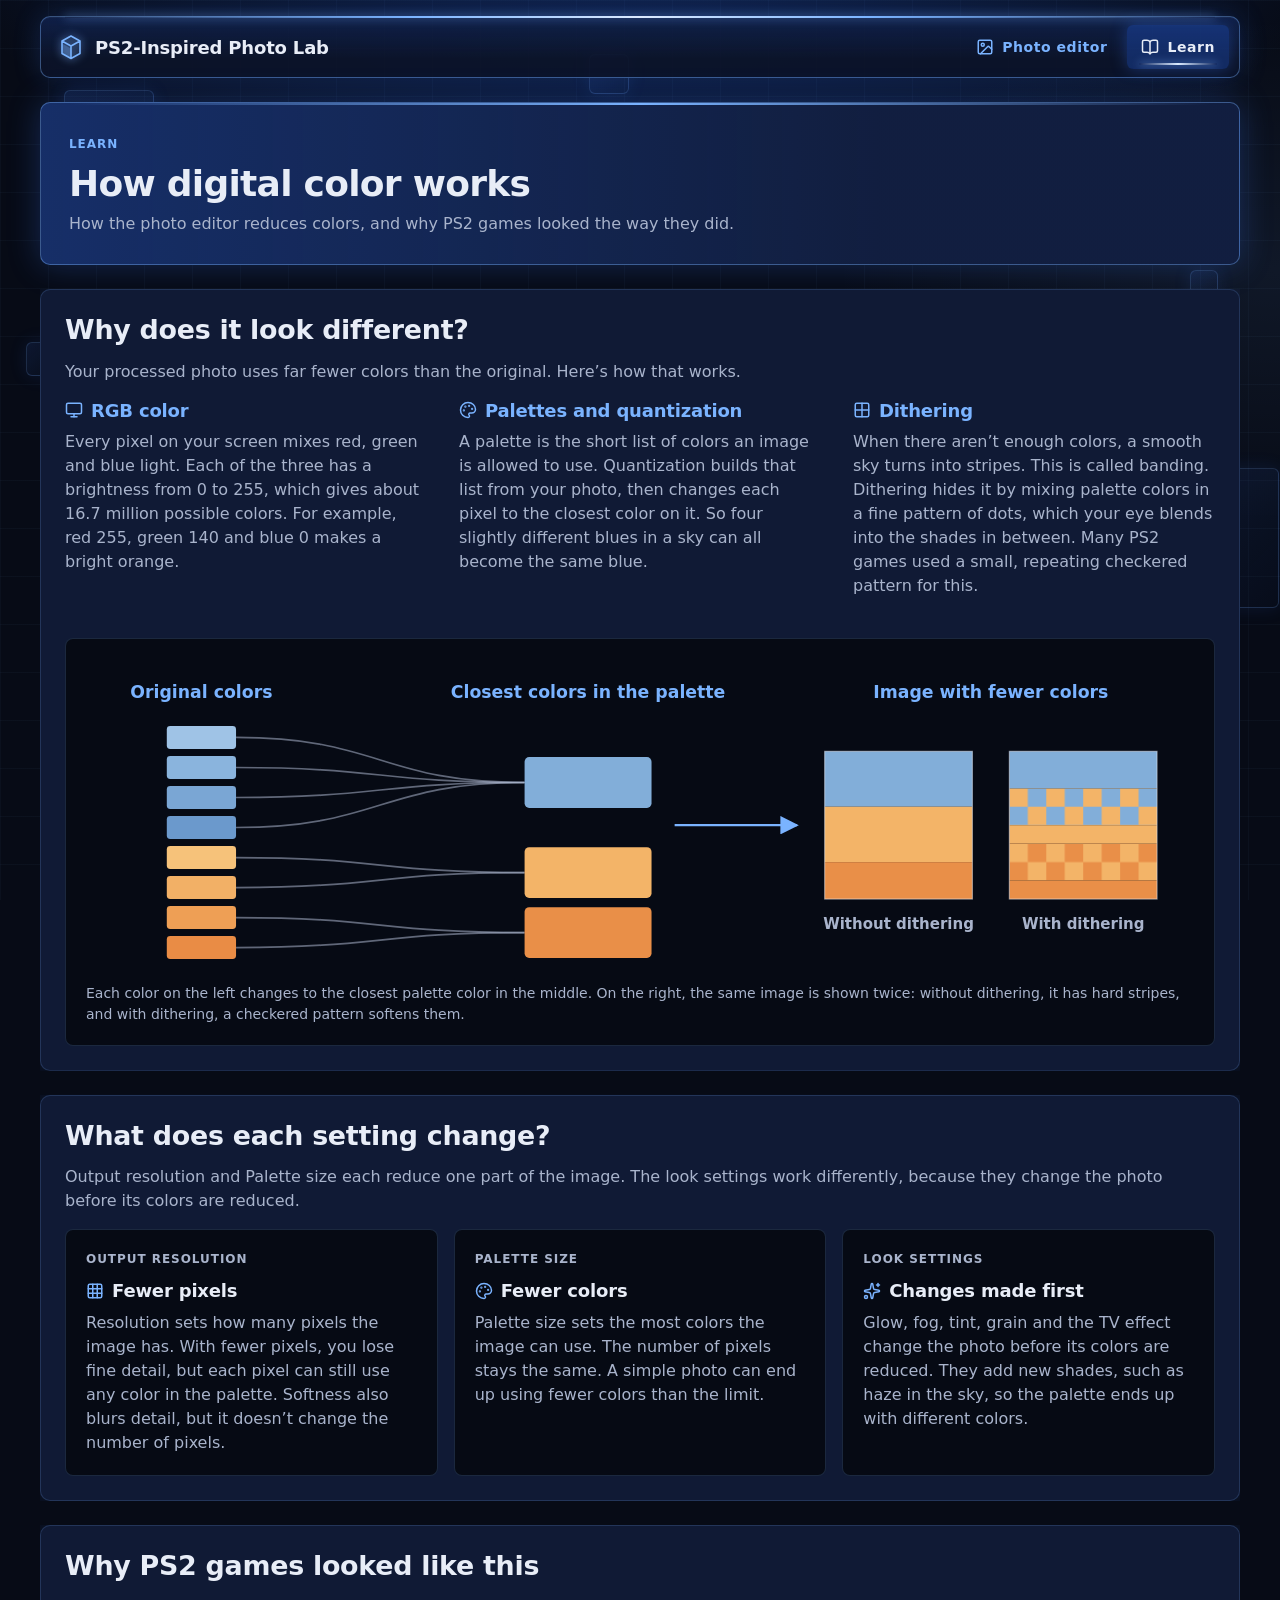
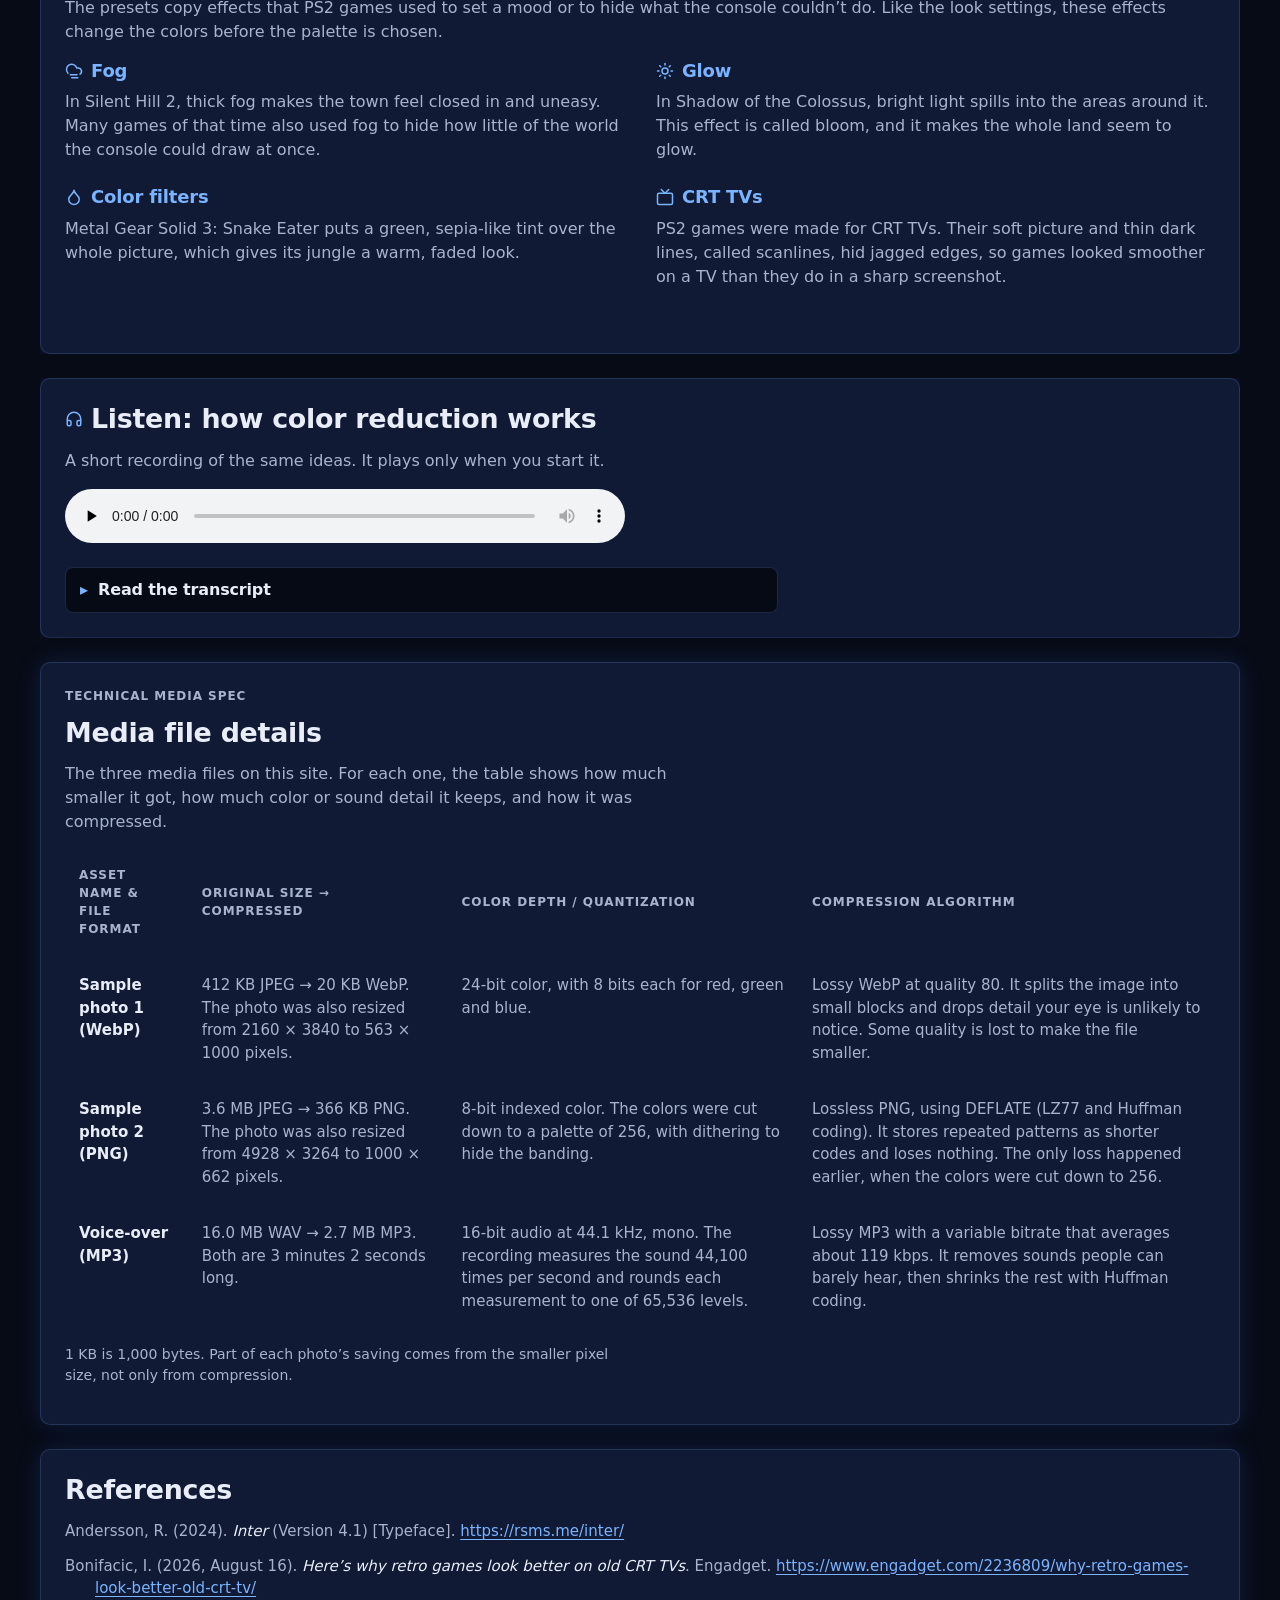
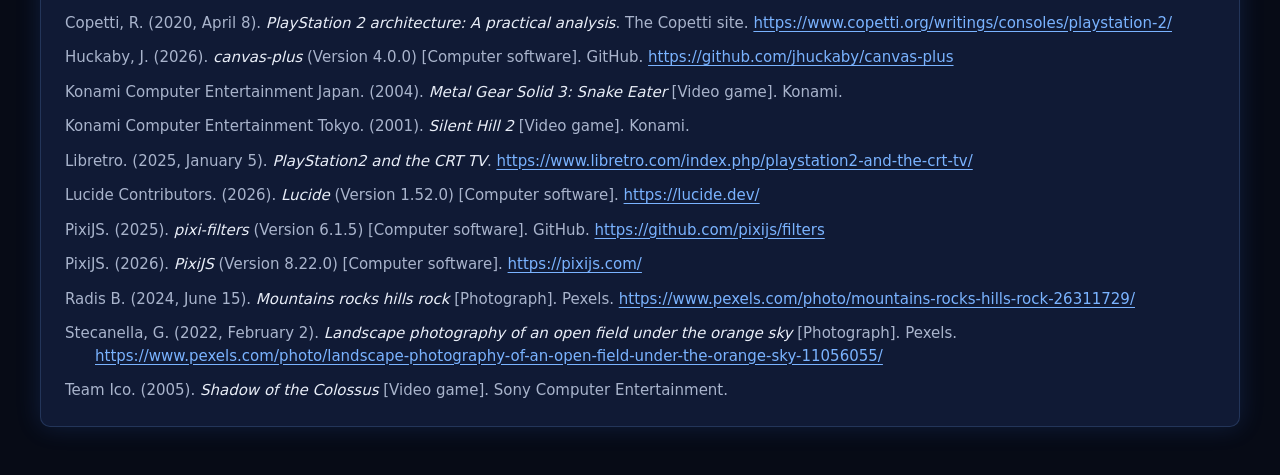
==== commit de81bd68: "Add the voice-over and rewrite the Learn page text in plain words" ====
--- a/learn.html
+++ b/learn.html
@@ -57,26 +57,27 @@
       </div>
       <div class="panel" data-reveal>
         <h2>Why does it look different?</h2>
+        <p>Your processed photo uses far fewer colors than the original. Here’s how that works.</p>
 
         <div class="learn__ideas">
           <div>
-            <h3><svg class="icon" aria-hidden="true" focusable="false"><use href="#i-monitor"></use></svg>RGB values</h3>
-            <p>Screens mix red, green and blue light, each from 0 to 255, so one pixel can show about 16.7 million colors. For example, rgb(255, 140, 0) is a bright orange.</p>
+            <h3><svg class="icon" aria-hidden="true" focusable="false"><use href="#i-monitor"></use></svg>RGB color</h3>
+            <p>Every pixel on your screen mixes red, green and blue light. Each of the three has a brightness from 0 to 255, which gives about 16.7 million possible colors. For example, red 255, green 140 and blue 0 makes a bright orange.</p>
           </div>
           <div>
             <h3><svg class="icon" aria-hidden="true" focusable="false"><use href="#i-palette"></use></svg>Palettes and quantization</h3>
-            <p>A palette is the fixed set of colors an image may use. Quantization picks a palette and swaps each pixel for its closest color, so similar blues become one blue.</p>
+            <p>A palette is the short list of colors an image is allowed to use. Quantization builds that list from your photo, then changes each pixel to the closest color on it. So four slightly different blues in a sky can all become the same blue.</p>
           </div>
           <div>
             <h3><svg class="icon" aria-hidden="true" focusable="false"><use href="#i-grid-2x2"></use></svg>Dithering</h3>
-            <p>With few colors, smooth areas break into bands. Dithering mixes palette colors in a pattern your eye blends into in-between shades. Many PS2 games used ordered dithering, a small repeating grid.</p>
+            <p>When there aren’t enough colors, a smooth sky turns into stripes. This is called banding. Dithering hides it by mixing palette colors in a fine pattern of dots, which your eye blends into the shades in between. Many PS2 games used a small, repeating checkered pattern for this.</p>
           </div>
         </div>
 
         <figure class="diagram">
           <svg class="diagram__svg diagram__svg--wide" viewBox="0 0 960 270" role="img" aria-labelledby="diagram-wide-title diagram-wide-desc">
             <title id="diagram-wide-title">How quantization maps colors to a palette</title>
-            <desc id="diagram-wide-desc">Eight original colors, four blues and four oranges, each point to the closest of three palette colors: one blue, one light orange and one dark orange. The result is shown twice. Without dithering, the image has hard bands. With dithering, checkered patterns of two palette colors soften the bands.</desc>
+            <desc id="diagram-wide-desc">Eight colors, four blues and four oranges, each point to the closest of three palette colors: one blue, one light orange and one dark orange. The resulting image is shown twice. Without dithering, it has hard stripes. With dithering, checkered patterns of two palette colors soften the stripes.</desc>
             <defs>
               <pattern id="wide-dither-a" width="32" height="32" patternUnits="userSpaceOnUse">
                 <rect width="32" height="32" fill="#82aed9"/>
@@ -210,52 +211,52 @@
             <text class="diagram__note" x="256" y="442" text-anchor="middle">With dithering</text>
           </svg>
 
-          <figcaption>Each original color is replaced by its closest palette color. Dithering mixes palette colors in a pattern to soften the bands.</figcaption>
+          <figcaption>Each color on the left changes to the closest palette color in the middle. On the right, the same image is shown twice: without dithering, it has hard stripes, and with dithering, a checkered pattern softens them.</figcaption>
         </figure>
       </div>
 
       <div class="panel" data-reveal>
         <h2>What does each setting change?</h2>
-        <p>Some settings reduce part of the image. Others change it before the palette is chosen.</p>
+        <p>Output resolution and Palette size each reduce one part of the image. The look settings work differently, because they change the photo before its colors are reduced.</p>
 
         <div class="cards">
           <article class="card">
             <p class="label">Output resolution</p>
             <h3><svg class="icon" aria-hidden="true" focusable="false"><use href="#i-grid-3x3"></use></svg>Fewer pixels</h3>
-            <p>Resolution sets the pixel count. Fewer pixels lose fine detail, but each can still use any palette color. Softness also blurs detail, but keeps the pixel count.</p>
+            <p>Resolution sets how many pixels the image has. With fewer pixels, you lose fine detail, but each pixel can still use any color in the palette. Softness also blurs detail, but it doesn’t change the number of pixels.</p>
           </article>
           <article class="card">
             <p class="label">Palette size</p>
             <h3><svg class="icon" aria-hidden="true" focusable="false"><use href="#i-palette"></use></svg>Fewer colors</h3>
-            <p>Palette size sets how many colors the image can use. The pixel count stays the same, and a simple image may use fewer.</p>
+            <p>Palette size sets the most colors the image can use. The number of pixels stays the same. A simple photo can end up using fewer colors than the limit.</p>
           </article>
           <article class="card">
             <p class="label">Look settings</p>
-            <h3><svg class="icon" aria-hidden="true" focusable="false"><use href="#i-sparkles"></use></svg>New shades first</h3>
-            <p>Look settings like glow, fog, tint and the TV effect change the photo before the palette is chosen. They add new shades, so the palette ends up with different colors.</p>
+            <h3><svg class="icon" aria-hidden="true" focusable="false"><use href="#i-sparkles"></use></svg>Changes made first</h3>
+            <p>Glow, fog, tint, grain and the TV effect change the photo before its colors are reduced. They add new shades, such as haze in the sky, so the palette ends up with different colors.</p>
           </article>
         </div>
       </div>
 
       <div class="panel" data-reveal>
         <h2>Why PS2 games looked like this</h2>
-        <p>The presets copy tricks PS2 games used to set a mood or hide the console’s limits. Each adds new shades before the palette is chosen.</p>
+        <p>The presets copy effects that PS2 games used to set a mood or to hide what the console couldn’t do. Like the look settings, these effects change the colors before the palette is chosen.</p>
         <div class="learn__ideas learn__ideas--pairs">
           <div>
             <h3><svg class="icon" aria-hidden="true" focusable="false"><use href="#i-cloud-fog"></use></svg>Fog</h3>
-            <p>Silent Hill 2 uses fog to make its town feel closed in. Many games also used fog to hide how little they could draw at once.</p>
+            <p>In Silent Hill 2, thick fog makes the town feel closed in and uneasy. Many games of that time also used fog to hide how little of the world the console could draw at once.</p>
           </div>
           <div>
             <h3><svg class="icon" aria-hidden="true" focusable="false"><use href="#i-sun"></use></svg>Glow</h3>
-            <p>Shadow of the Colossus spreads bright light into its surroundings, called bloom, so the land seems to glow.</p>
+            <p>In Shadow of the Colossus, bright light spills into the areas around it. This effect is called bloom, and it makes the whole land seem to glow.</p>
           </div>
           <div>
             <h3><svg class="icon" aria-hidden="true" focusable="false"><use href="#i-droplet"></use></svg>Color filters</h3>
-            <p>Snake Eater lays a green, sepia-like filter over the whole picture for a warm, faded jungle.</p>
+            <p>Metal Gear Solid 3: Snake Eater puts a green, sepia-like tint over the whole picture, which gives its jungle a warm, faded look.</p>
           </div>
           <div>
             <h3><svg class="icon" aria-hidden="true" focusable="false"><use href="#i-tv"></use></svg>CRT TVs</h3>
-            <p>PS2 games were made for CRT TVs, whose scanlines and soft picture hid jagged edges.</p>
+            <p>PS2 games were made for CRT TVs. Their soft picture and thin dark lines, called scanlines, hid jagged edges, so games looked smoother on a TV than they do in a sharp screenshot.</p>
           </div>
         </div>
       </div>
@@ -285,11 +286,11 @@
       <section id="media-specs" class="panel media-specs" aria-labelledby="media-specs-title" data-reveal>
         <p class="eyebrow">Technical media spec</p>
         <h2 id="media-specs-title">Media file details</h2>
-        <p>The media files on this page, their sizes before and after compression, and how each one is encoded.</p>
+        <p>The three media files on this site. For each one, the table shows how much smaller it got, how much color or sound detail it keeps, and how it was compressed.</p>
 
         <div class="table-wrap">
           <table class="spec-table">
-            <caption class="visually-hidden">Media files used on this page</caption>
+            <caption class="visually-hidden">Media files used on this site</caption>
             <thead>
               <tr>
                 <th scope="col">Asset Name &amp; File Format</th>
@@ -300,27 +301,27 @@
             </thead>
             <tbody>
               <tr>
-                <th scope="row" data-label="Asset Name &amp; File Format">Sample photo 1 · WebP</th>
-                <td data-label="Original Size → Compressed">412 KB JPEG (2160 × 3840) → 20 KB WebP (563 × 1000)</td>
-                <td data-label="Color Depth / Quantization">24-bit color (8 bits per channel), stored as YUV 4:2:0</td>
-                <td data-label="Compression Algorithm">Lossy WebP (VP8) at quality 80. The image is split into blocks, predicted, transformed and quantized, then entropy-coded</td>
+                <th scope="row" data-label="Asset Name &amp; File Format">Sample photo 1 (WebP)</th>
+                <td data-label="Original Size → Compressed">412 KB JPEG → 20 KB WebP. The photo was also resized from 2160 × 3840 to 563 × 1000 pixels.</td>
+                <td data-label="Color Depth / Quantization">24-bit color, with 8 bits each for red, green and blue.</td>
+                <td data-label="Compression Algorithm">Lossy WebP at quality 80. It splits the image into small blocks and drops detail your eye is unlikely to notice. Some quality is lost to make the file smaller.</td>
               </tr>
               <tr>
-                <th scope="row" data-label="Asset Name &amp; File Format">Sample photo 2 · PNG</th>
-                <td data-label="Original Size → Compressed">3.6 MB JPEG (4928 × 3264) → 366 KB PNG (1000 × 662)</td>
-                <td data-label="Color Depth / Quantization">8-bit indexed: a 256-color palette with Floyd-Steinberg dithering</td>
-                <td data-label="Compression Algorithm">Lossless PNG (DEFLATE: LZ77 and Huffman coding). The colors were reduced to 256 before saving, so the color reduction itself is lossy</td>
+                <th scope="row" data-label="Asset Name &amp; File Format">Sample photo 2 (PNG)</th>
+                <td data-label="Original Size → Compressed">3.6 MB JPEG → 366 KB PNG. The photo was also resized from 4928 × 3264 to 1000 × 662 pixels.</td>
+                <td data-label="Color Depth / Quantization">8-bit indexed color. The colors were cut down to a palette of 256, with dithering to hide the banding.</td>
+                <td data-label="Compression Algorithm">Lossless PNG, using DEFLATE (LZ77 and Huffman coding). It stores repeated patterns as shorter codes and loses nothing. The only loss happened earlier, when the colors were cut down to 256.</td>
               </tr>
               <tr>
-                <th scope="row" data-label="Asset Name &amp; File Format">Audio guide · MP3</th>
-                <td data-label="Original Size → Compressed">To be measured</td>
-                <td data-label="Color Depth / Quantization">To be measured</td>
-                <td data-label="Compression Algorithm">To be measured</td>
+                <th scope="row" data-label="Asset Name &amp; File Format">Voice-over (MP3)</th>
+                <td data-label="Original Size → Compressed">16.0 MB WAV → 2.7 MB MP3. Both are 3 minutes 2 seconds long.</td>
+                <td data-label="Color Depth / Quantization">16-bit audio at 44.1 kHz, mono. The recording measures the sound 44,100 times per second and rounds each measurement to one of 65,536 levels.</td>
+                <td data-label="Compression Algorithm">Lossy MP3 with a variable bitrate that averages about 119 kbps. It removes sounds people can barely hear, then shrinks the rest with Huffman coding.</td>
               </tr>
             </tbody>
           </table>
         </div>
-        <p class="spec-note">Sizes use 1 KB = 1,000 bytes. Both photos were also resized for the web, which accounts for part of the saving.</p>
+        <p class="spec-note">1 KB is 1,000 bytes. Part of each photo’s saving comes from the smaller pixel size, not only from compression.</p>
       </section>
 
       <section class="panel references" aria-labelledby="references-title" data-reveal>
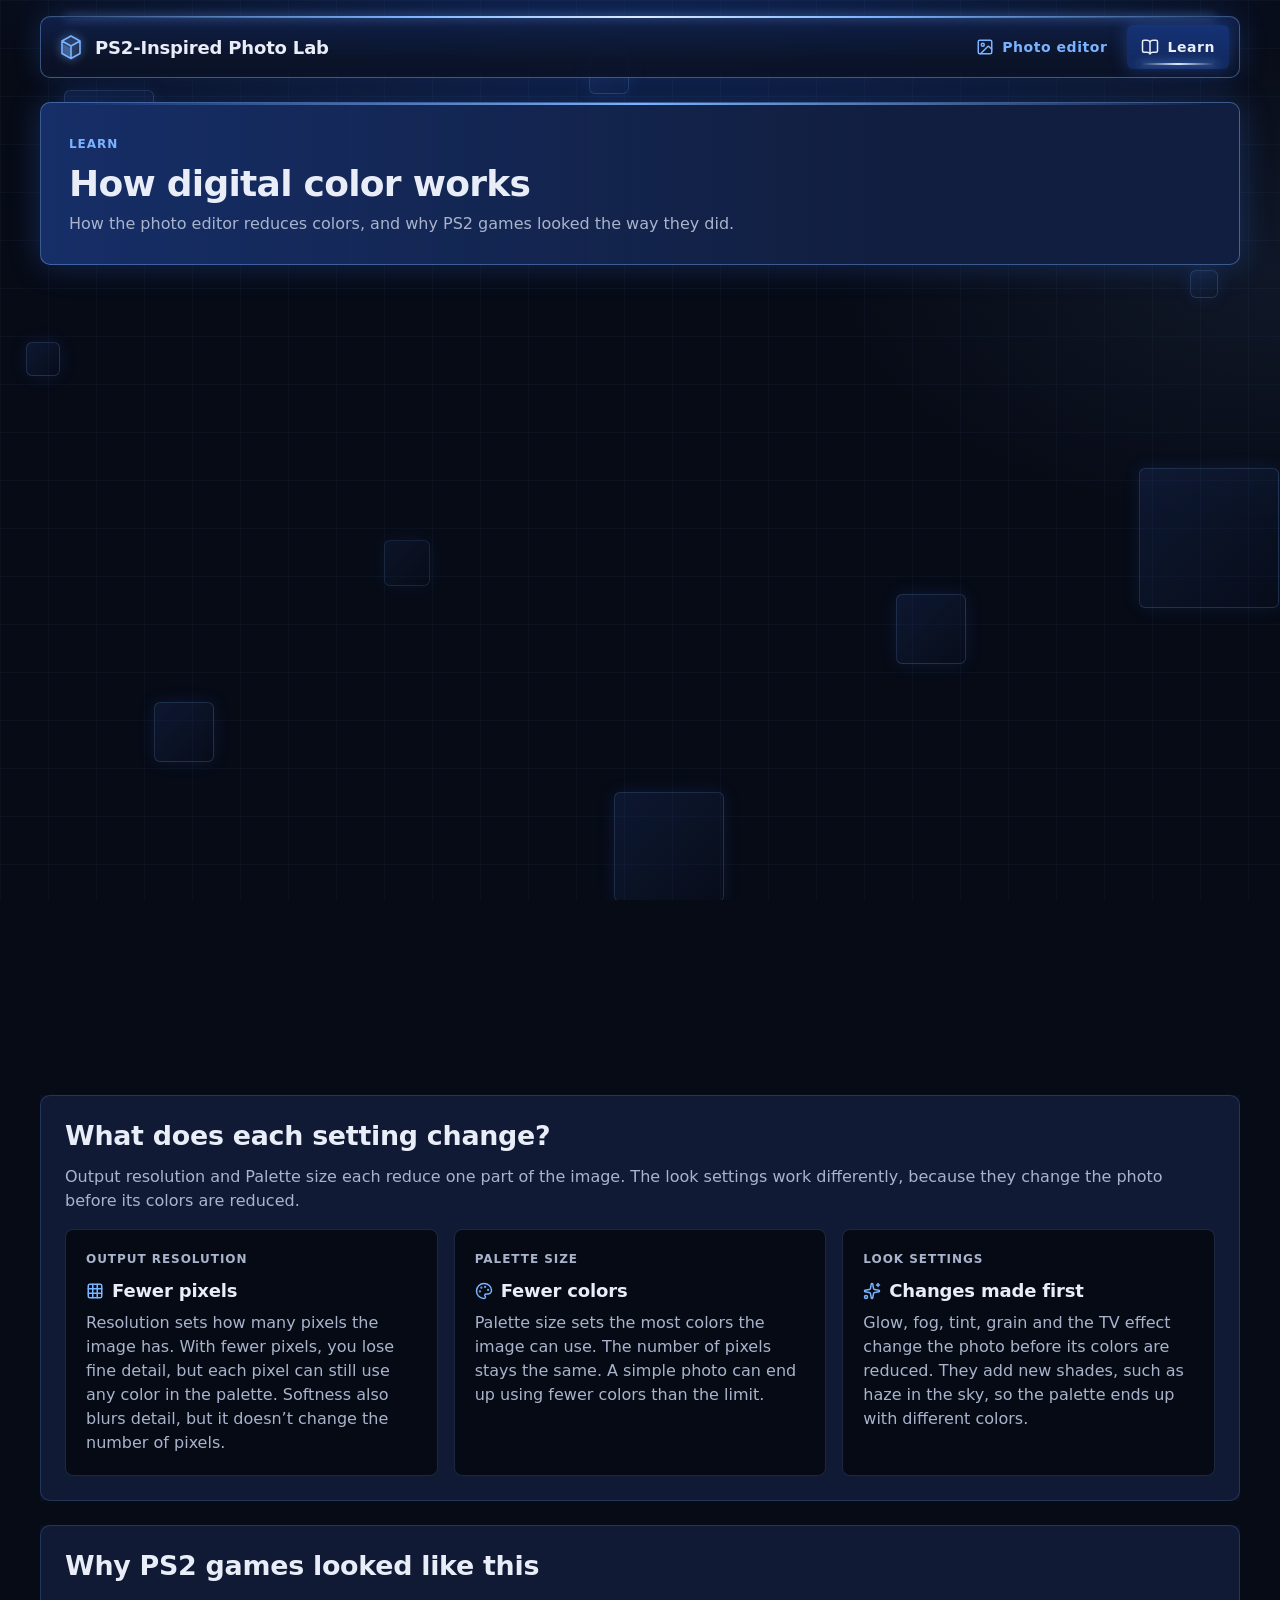
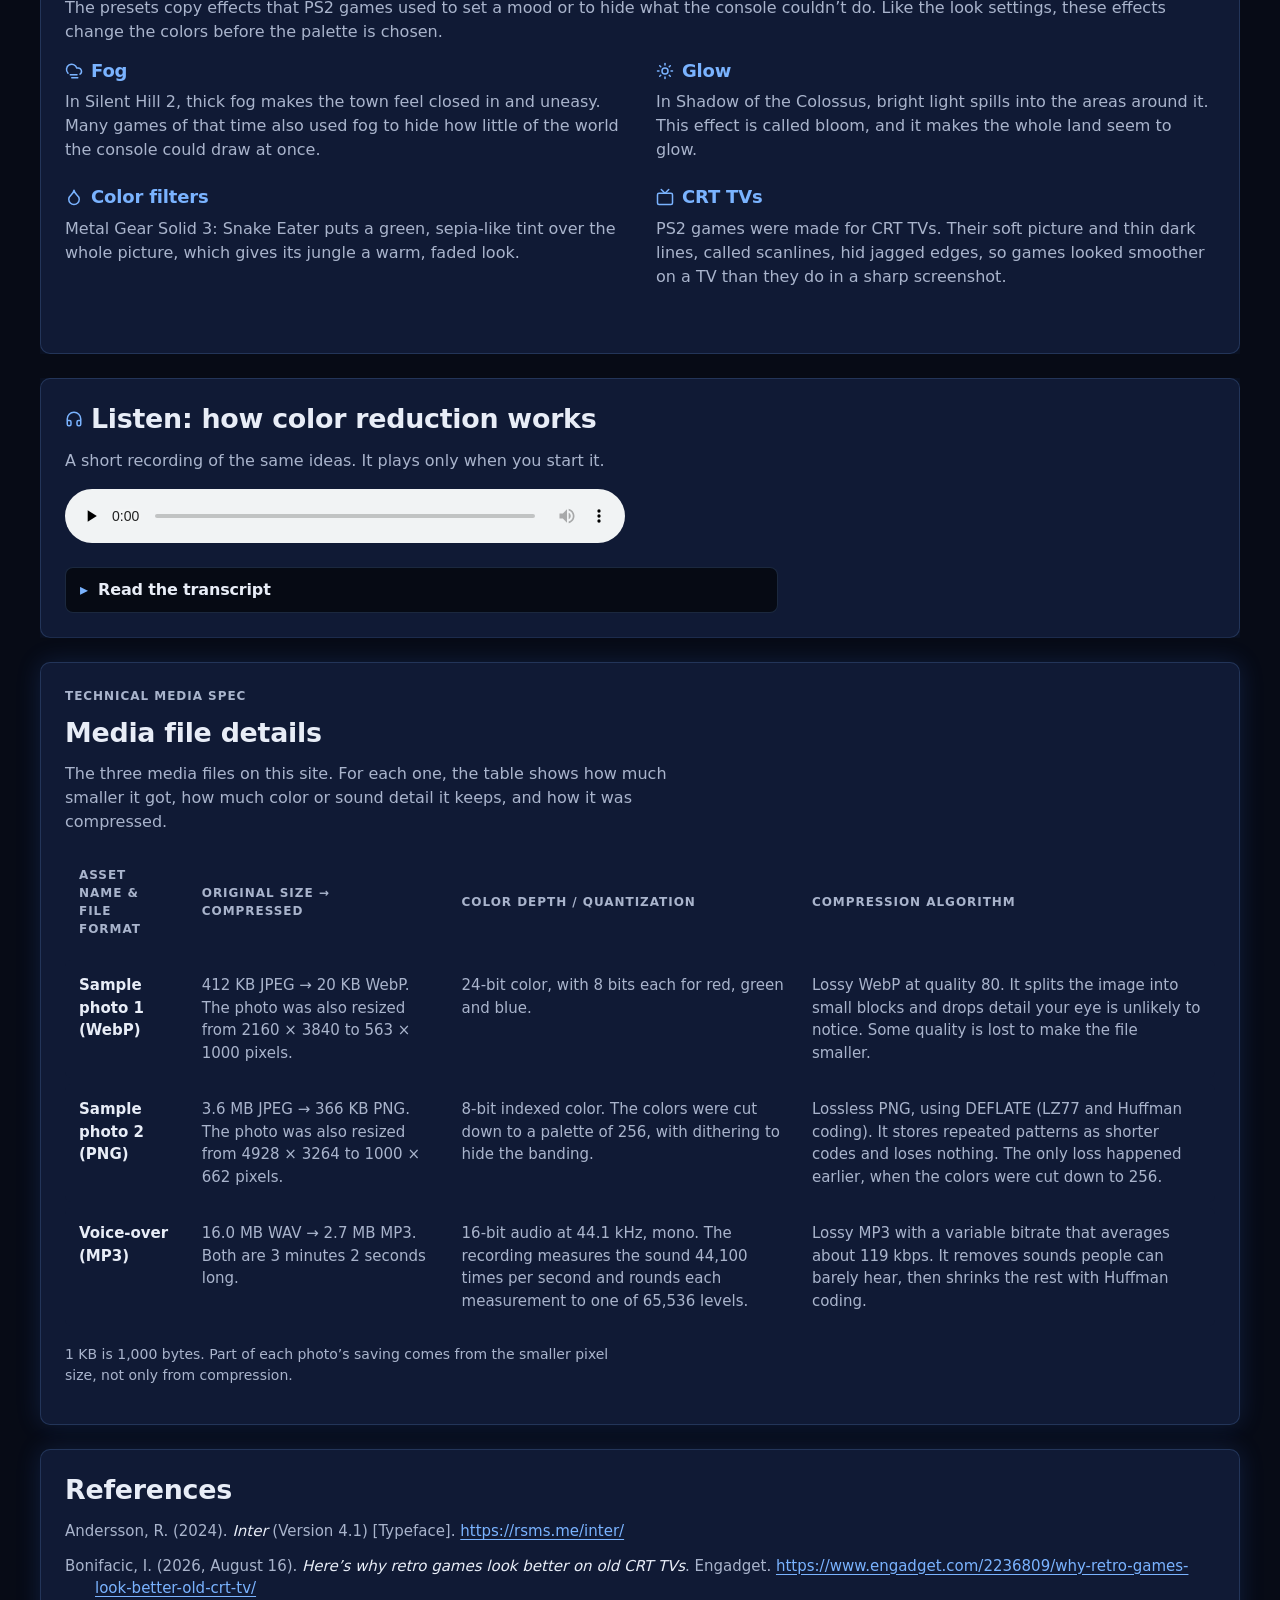
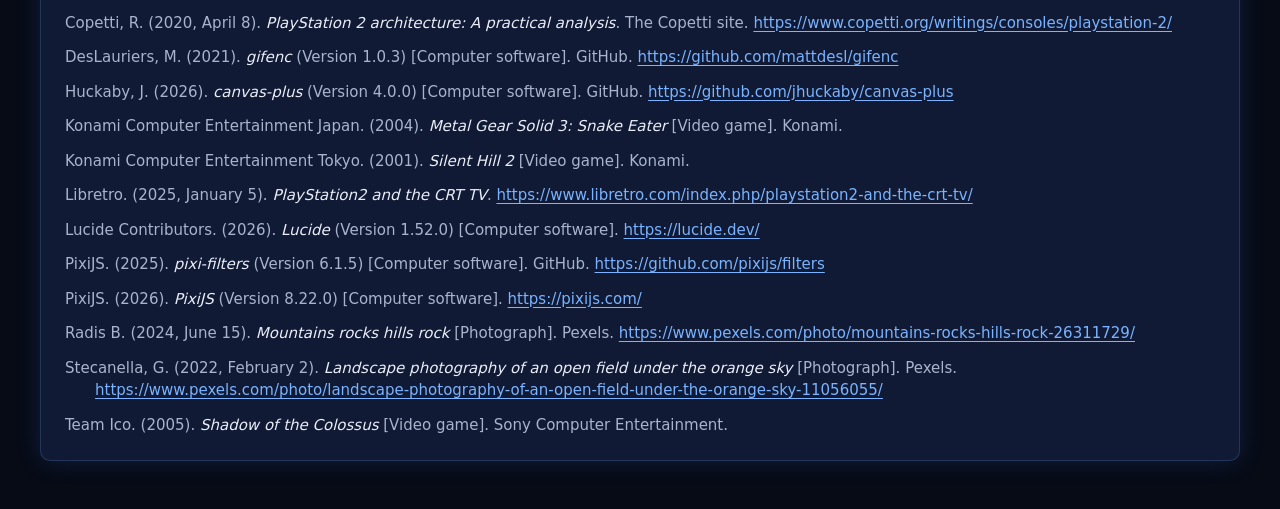
==== commit cb64578e: "Add a GIF download of the moving TV effect" ====
--- a/learn.html
+++ b/learn.html
@@ -330,7 +330,8 @@
           <li>Andersson, R. (2024). <i>Inter</i> (Version 4.1) [Typeface]. <a href="https://rsms.me/inter/">https://rsms.me/inter/</a></li>
           <li>Bonifacic, I. (2026, August 16). <i>Here’s why retro games look better on old CRT TVs</i>. Engadget. <a href="https://www.engadget.com/2236809/why-retro-games-look-better-old-crt-tv/">https://www.engadget.com/2236809/why-retro-games-look-better-old-crt-tv/</a></li>
           <li>Copetti, R. (2020, April 8). <i>PlayStation 2 architecture: A practical analysis</i>. The Copetti site. <a href="https://www.copetti.org/writings/consoles/playstation-2/">https://www.copetti.org/writings/consoles/playstation-2/</a></li>
-          <li>Huckaby, J. (2026). <i>canvas-plus</i> (Version 4.0.0) [Computer software]. GitHub. <a href="https://github.com/jhuckaby/canvas-plus">https://github.com/jhuckaby/canvas-plus</a></li>
+          <li>DesLauriers, M. (2021). <i>gifenc</i> (Version 1.0.3) [Computer software]. GitHub. <a href="https://github.com/mattdesl/gifenc">https://github.com/mattdesl/gifenc</a></li>
+        <li>Huckaby, J. (2026). <i>canvas-plus</i> (Version 4.0.0) [Computer software]. GitHub. <a href="https://github.com/jhuckaby/canvas-plus">https://github.com/jhuckaby/canvas-plus</a></li>
           <li>Konami Computer Entertainment Japan. (2004). <i>Metal Gear Solid 3: Snake Eater</i> [Video game]. Konami.</li>
           <li>Konami Computer Entertainment Tokyo. (2001). <i>Silent Hill 2</i> [Video game]. Konami.</li>
           <li>Libretro. (2025, January 5). <i>PlayStation2 and the CRT TV</i>. <a href="https://www.libretro.com/index.php/playstation2-and-the-crt-tv/">https://www.libretro.com/index.php/playstation2-and-the-crt-tv/</a></li>
--- a/style.css
+++ b/style.css
@@ -1263,6 +1263,10 @@
 
 .button {
   gap: 8px;
+}
+
+.button[hidden] {
+  display: none;
 }
 
 .tab {
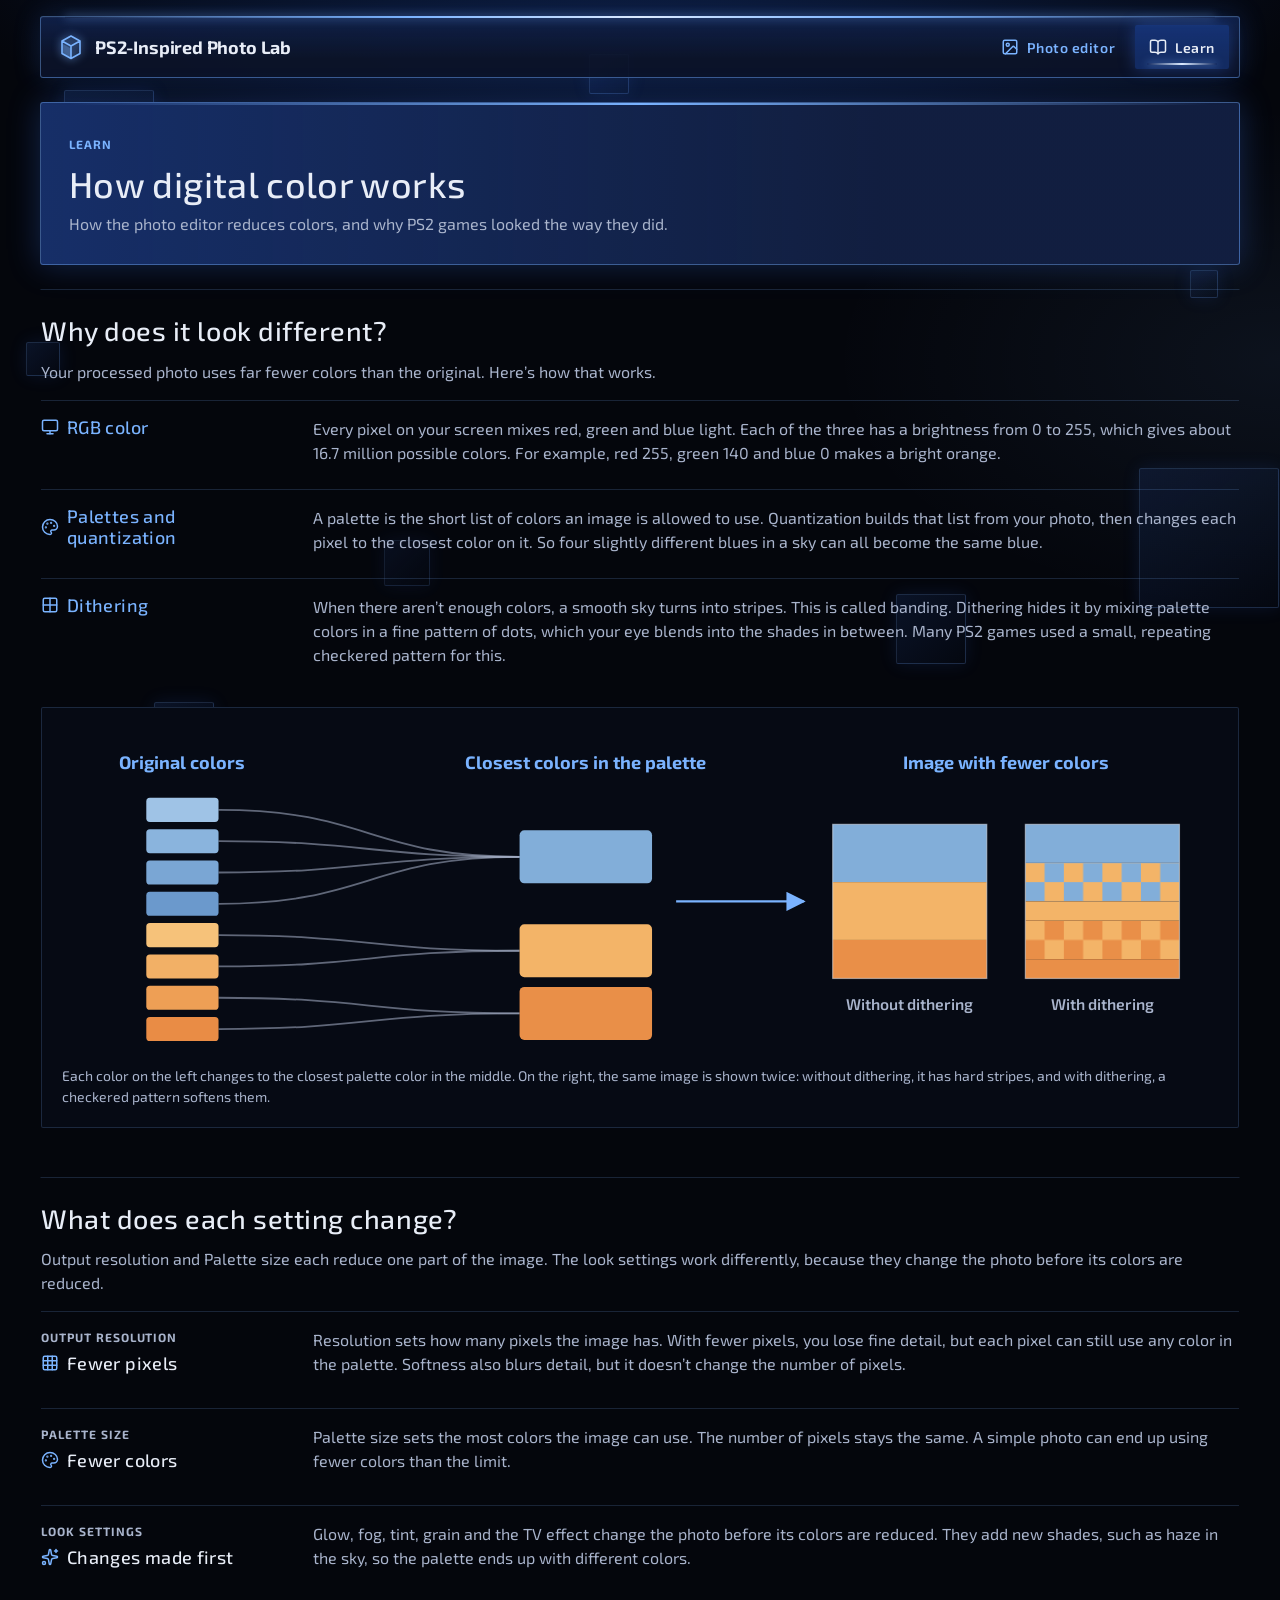
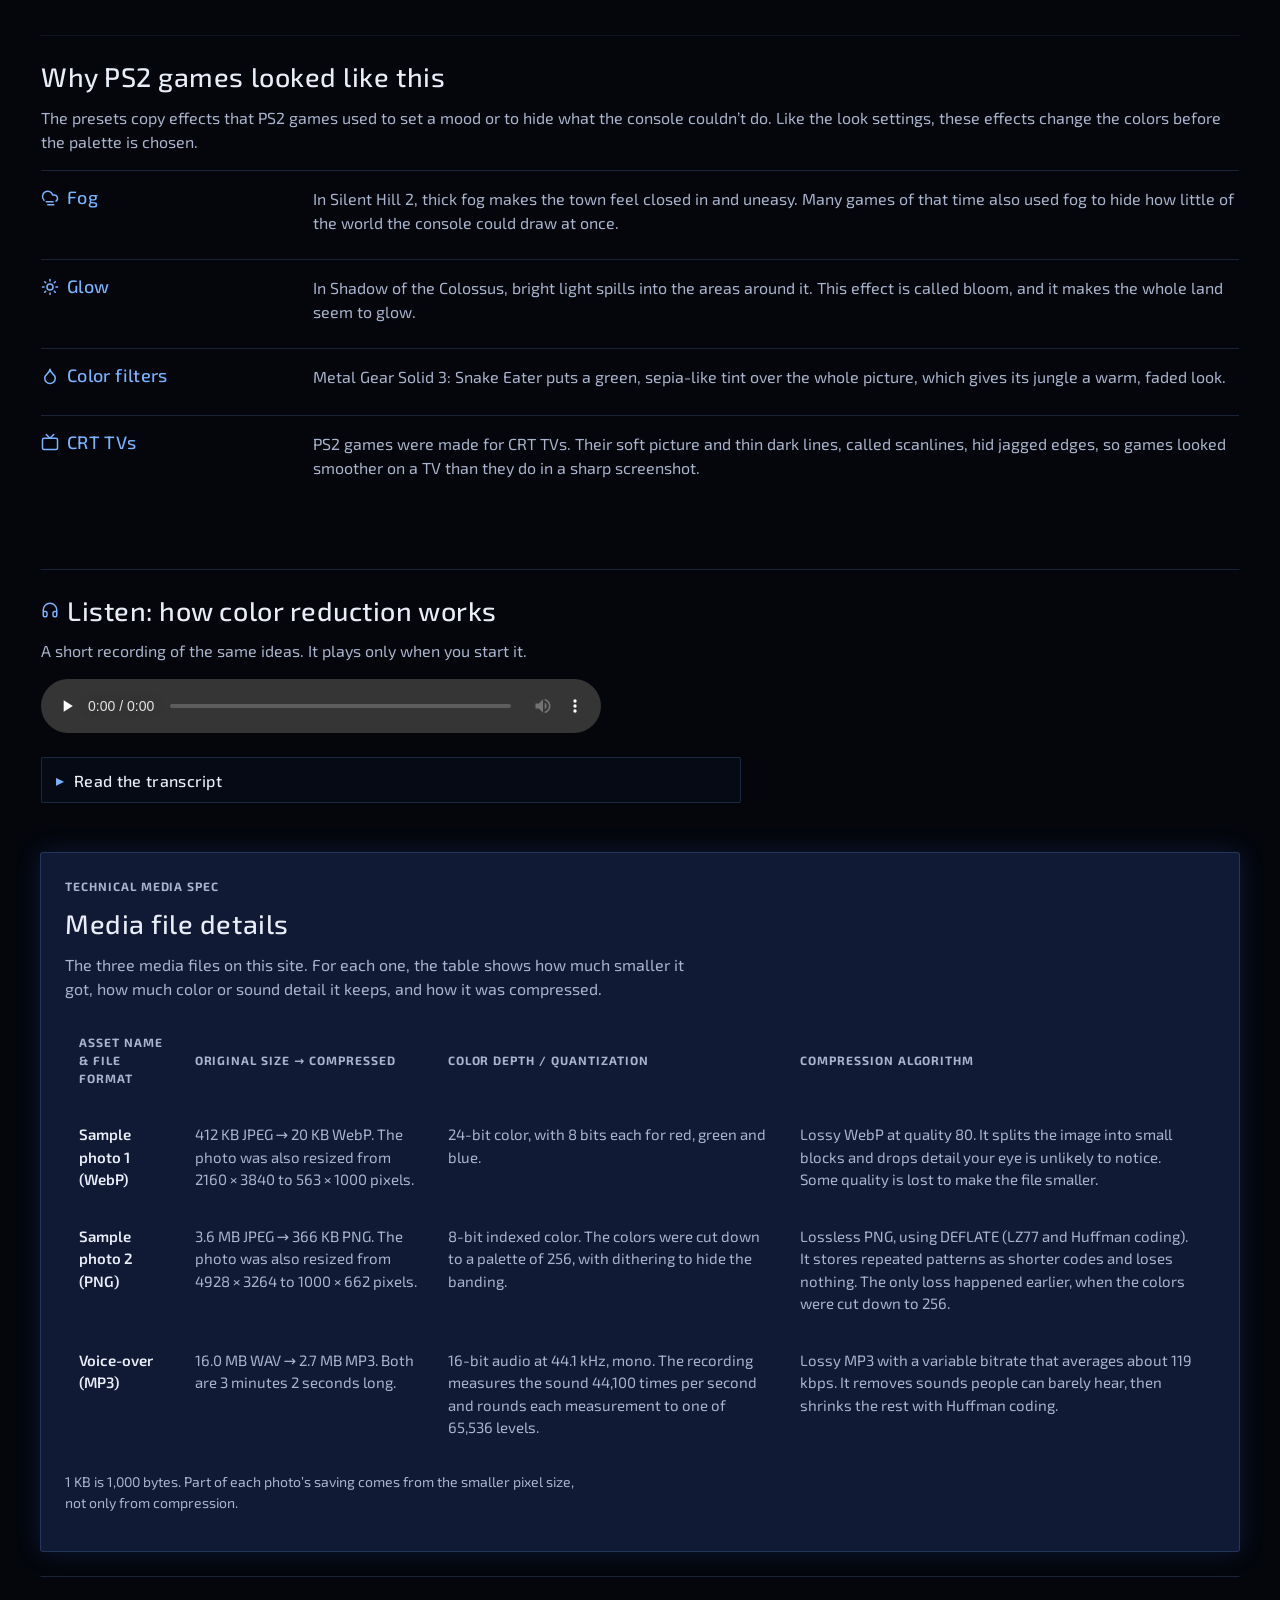
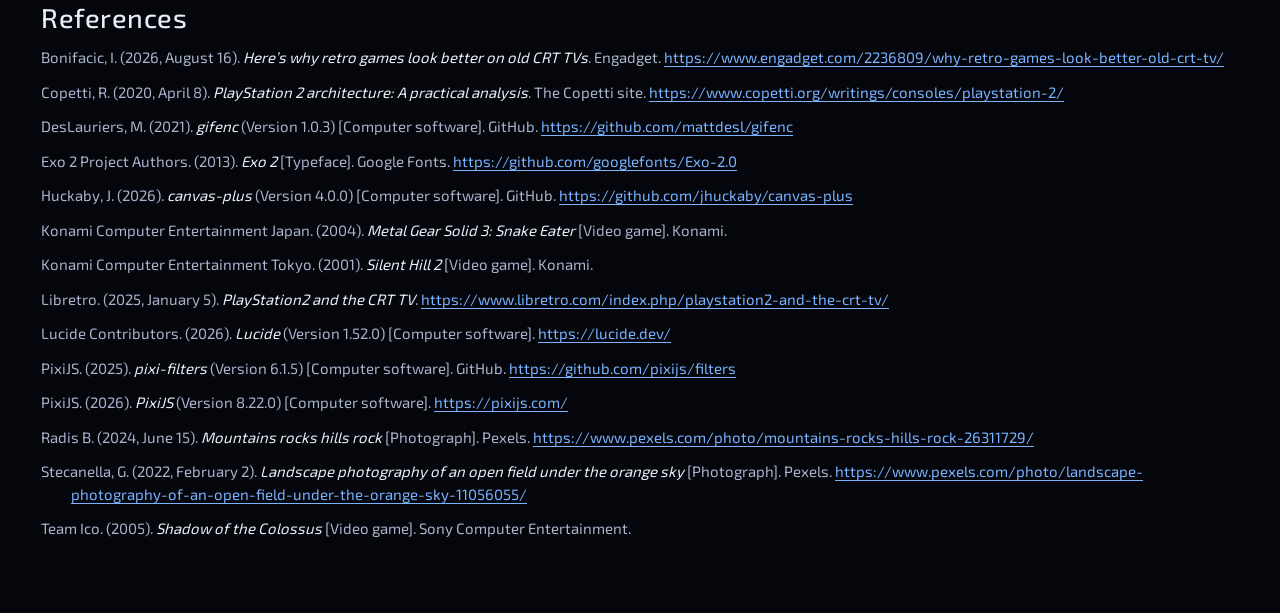
==== commit f39dc1d1: "Restyle the site closer to the PS2 menus: dark buttons, open reading sections, list rows, Exo 2 and " ====
--- a/learn.html
+++ b/learn.html
@@ -5,9 +5,9 @@
   <meta name="viewport" content="width=device-width, initial-scale=1">
   <title>How Digital Color Works · PS2-Inspired Photo Lab</title>
   <meta name="description" content="How RGB values, 24-bit color, palettes, quantization and dithering work, and why PS2 games looked the way they did.">
-  <meta name="theme-color" content="#070b16">
-  <link rel="icon" href="data:image/svg+xml,%3Csvg xmlns='http://www.w3.org/2000/svg' viewBox='0 0 32 32'%3E%3Crect width='32' height='32' rx='6' fill='%23070b16'/%3E%3Cpath d='M6 24 16 6l10 18z' fill='none' stroke='%237ab3ff' stroke-width='2.5' stroke-linejoin='round'/%3E%3C/svg%3E">
-  <link rel="preload" href="assets/fonts/inter-latin-wght-normal.woff2" as="font" type="font/woff2" crossorigin>
+  <meta name="theme-color" content="#04060c">
+  <link rel="icon" href="data:image/svg+xml,%3Csvg%20xmlns='http://www.w3.org/2000/svg'%20viewBox='0%200%2032%2032'%3E%3Crect%20width='32'%20height='32'%20rx='6'%20fill='%23070b16'/%3E%3Cg%20transform='translate(2%202)'%20stroke='%237ab3ff'%20stroke-width='1.8'%20stroke-linejoin='round'%3E%3Cpath%20d='M5%2010.5%2014%2015.5v10L5%2020.5z'%20fill='%237ab3ff'%20fill-opacity='0.35'%20stroke='none'/%3E%3Cpath%20d='M14%203%2023%208%2014%2013%205%208z%20M5%208v12.5l9%205%209-5V8%20M14%2013v12.5'%20fill='none'/%3E%3C/g%3E%3C/svg%3E">
+  <link rel="preload" href="assets/fonts/exo2-latin-wght-normal.woff2" as="font" type="font/woff2" crossorigin>
   <link rel="stylesheet" href="style.css">
 </head>
 <body>
@@ -55,7 +55,7 @@
         <h1 id="learn-title">How digital color works</h1>
         <p>How the photo editor reduces colors, and why PS2 games looked the way they did.</p>
       </div>
-      <div class="panel" data-reveal>
+      <div class="panel panel--open" data-reveal>
         <h2>Why does it look different?</h2>
         <p>Your processed photo uses far fewer colors than the original. Here’s how that works.</p>
 
@@ -215,7 +215,7 @@
         </figure>
       </div>
 
-      <div class="panel" data-reveal>
+      <div class="panel panel--open" data-reveal>
         <h2>What does each setting change?</h2>
         <p>Output resolution and Palette size each reduce one part of the image. The look settings work differently, because they change the photo before its colors are reduced.</p>
 
@@ -238,7 +238,7 @@
         </div>
       </div>
 
-      <div class="panel" data-reveal>
+      <div class="panel panel--open" data-reveal>
         <h2>Why PS2 games looked like this</h2>
         <p>The presets copy effects that PS2 games used to set a mood or to hide what the console couldn’t do. Like the look settings, these effects change the colors before the palette is chosen.</p>
         <div class="learn__ideas learn__ideas--pairs">
@@ -261,7 +261,7 @@
         </div>
       </div>
 
-      <div class="panel listen" data-reveal>
+      <div class="panel panel--open listen" data-reveal>
         <h2><svg class="icon" aria-hidden="true" focusable="false"><use href="#i-headphones"></use></svg>Listen: how color reduction works</h2>
         <p>A short recording of the same ideas. It plays only when you start it.</p>
         <audio class="listen__player" controls preload="none">
@@ -324,14 +324,14 @@
         <p class="spec-note">1 KB is 1,000 bytes. Part of each photo’s saving comes from the smaller pixel size, not only from compression.</p>
       </section>
 
-      <section class="panel references" aria-labelledby="references-title" data-reveal>
+      <section class="panel panel--open references" aria-labelledby="references-title" data-reveal>
         <h2 id="references-title">References</h2>
         <ul class="references__list">
-          <li>Andersson, R. (2024). <i>Inter</i> (Version 4.1) [Typeface]. <a href="https://rsms.me/inter/">https://rsms.me/inter/</a></li>
           <li>Bonifacic, I. (2026, August 16). <i>Here’s why retro games look better on old CRT TVs</i>. Engadget. <a href="https://www.engadget.com/2236809/why-retro-games-look-better-old-crt-tv/">https://www.engadget.com/2236809/why-retro-games-look-better-old-crt-tv/</a></li>
           <li>Copetti, R. (2020, April 8). <i>PlayStation 2 architecture: A practical analysis</i>. The Copetti site. <a href="https://www.copetti.org/writings/consoles/playstation-2/">https://www.copetti.org/writings/consoles/playstation-2/</a></li>
           <li>DesLauriers, M. (2021). <i>gifenc</i> (Version 1.0.3) [Computer software]. GitHub. <a href="https://github.com/mattdesl/gifenc">https://github.com/mattdesl/gifenc</a></li>
-        <li>Huckaby, J. (2026). <i>canvas-plus</i> (Version 4.0.0) [Computer software]. GitHub. <a href="https://github.com/jhuckaby/canvas-plus">https://github.com/jhuckaby/canvas-plus</a></li>
+          <li>Exo 2 Project Authors. (2013). <i>Exo 2</i> [Typeface]. Google Fonts. <a href="https://github.com/googlefonts/Exo-2.0">https://github.com/googlefonts/Exo-2.0</a></li>
+          <li>Huckaby, J. (2026). <i>canvas-plus</i> (Version 4.0.0) [Computer software]. GitHub. <a href="https://github.com/jhuckaby/canvas-plus">https://github.com/jhuckaby/canvas-plus</a></li>
           <li>Konami Computer Entertainment Japan. (2004). <i>Metal Gear Solid 3: Snake Eater</i> [Video game]. Konami.</li>
           <li>Konami Computer Entertainment Tokyo. (2001). <i>Silent Hill 2</i> [Video game]. Konami.</li>
           <li>Libretro. (2025, January 5). <i>PlayStation2 and the CRT TV</i>. <a href="https://www.libretro.com/index.php/playstation2-and-the-crt-tv/">https://www.libretro.com/index.php/playstation2-and-the-crt-tv/</a></li>
--- a/style.css
+++ b/style.css
@@ -1,15 +1,15 @@
 /* PS2-Inspired Photo Lab */
 
 @font-face {
-  font-family: "Inter";
+  font-family: "Exo 2";
   font-style: normal;
   font-weight: 100 900;
   font-display: swap;
-  src: url("assets/fonts/inter-latin-wght-normal.woff2") format("woff2");
+  src: url("assets/fonts/exo2-latin-wght-normal.woff2") format("woff2");
 }
 
 :root {
-  --bg: #070b16;
+  --bg: #04060c;
   --surface: #101a35;
   --surface-inset: #060a14;
   --border: rgba(122, 179, 255, 0.18);
@@ -23,7 +23,7 @@
   --disabled-bg: #18223d;
   --disabled-text: #8792ab;
   --glow: 0 0 24px rgba(59, 118, 246, 0.18);
-  --radius: 10px;
+  --radius: 3px;
   --gutter: 24px;
 }
 
@@ -43,15 +43,13 @@
 body {
   margin: 0;
   background-color: var(--bg);
+  /* Near-black with two soft pools of blue light, like the PS2 menu screens. */
   background-image:
-    radial-gradient(ellipse 80% 50% at 50% -10%, rgba(37, 99, 235, 0.32), transparent 70%),
-    radial-gradient(ellipse 50% 40% at 100% 30%, rgba(122, 179, 255, 0.08), transparent 70%),
-    linear-gradient(rgba(122, 179, 255, 0.035) 1px, transparent 1px),
-    linear-gradient(90deg, rgba(122, 179, 255, 0.035) 1px, transparent 1px);
-  background-size: 100% 100%, 100% 100%, 48px 48px, 48px 48px;
+    radial-gradient(ellipse 80% 50% at 50% -10%, rgba(37, 99, 235, 0.28), transparent 70%),
+    radial-gradient(ellipse 50% 40% at 100% 40%, rgba(122, 179, 255, 0.07), transparent 70%);
   background-attachment: fixed;
   color: var(--text);
-  font-family: "Inter", system-ui, -apple-system, "Segoe UI", Roboto, sans-serif;
+  font-family: "Exo 2", system-ui, -apple-system, "Segoe UI", Roboto, sans-serif;
   font-size: 16px;
   line-height: 1.5;
 }
@@ -60,24 +58,25 @@
 h2,
 h3 {
   margin: 0 0 0.5em;
-  font-weight: 700;
+  /* Light, slightly wide headings, like PS2 menu text. */
+  font-weight: 500;
   line-height: 1.2;
 }
 
 h1 {
   font-size: clamp(2.25rem, 1.4rem + 3.6vw, 4rem);
   line-height: 1.08;
-  letter-spacing: -0.02em;
+  letter-spacing: 0.01em;
 }
 
 h2 {
   font-size: clamp(1.375rem, 1.2rem + 0.6vw, 1.75rem);
-  letter-spacing: -0.01em;
+  letter-spacing: 0.02em;
 }
 
 h3 {
   font-size: 1.125rem;
-  letter-spacing: -0.01em;
+  letter-spacing: 0.02em;
 }
 
 p {
@@ -123,7 +122,7 @@
   left: 8px;
   z-index: 10;
   padding: 10px 16px;
-  border-radius: 6px;
+  border-radius: 2px;
   background: var(--accent);
   color: #fff;
   font-weight: 600;
@@ -164,7 +163,7 @@
 .backdrop span {
   position: absolute;
   border: 1px solid rgba(122, 179, 255, 0.18);
-  border-radius: 6px;
+  border-radius: 2px;
   background: linear-gradient(135deg, rgba(59, 118, 246, 0.12), rgba(59, 118, 246, 0.02));
   box-shadow: 0 0 18px rgba(59, 118, 246, 0.12);
   animation: float-a 18s ease-in-out infinite;
@@ -274,7 +273,7 @@
   min-height: 44px;
   padding-inline: 14px;
   overflow: hidden;
-  border-radius: 6px;
+  border-radius: 2px;
   color: var(--accent-bright);
   font-size: 0.875rem;
   font-weight: 600;
@@ -309,7 +308,8 @@
 }
 
 /* A soft light slides across a link once on hover or focus. */
-.nav-list a::before {
+.nav-list a::before,
+.button:not(:disabled)::before {
   content: "";
   position: absolute;
   top: 0;
@@ -323,7 +323,9 @@
 
 @media (prefers-reduced-motion: no-preference) {
   .nav-list a:hover::before,
-  .nav-list a:focus-visible::before {
+  .nav-list a:focus-visible::before,
+  .button:not(:disabled):hover::before,
+  .button:not(:disabled):focus-visible::before {
     transform: translateX(220%);
     transition: transform 0.5s ease;
   }
@@ -362,34 +364,42 @@
 
 /* Intro */
 
+/* A slim screen title, like the top of a PS2 menu, not a big landing-page headline. */
 .intro {
-  padding-top: 40px;
-  padding-bottom: 32px;
+  display: flex;
+  flex-wrap: wrap;
+  align-items: baseline;
+  gap: 4px 20px;
+  padding-top: 16px;
+  padding-bottom: 20px;
 }
 
 .intro h1 {
-  max-width: 12ch;
-  margin-bottom: 24px;
+  margin: 0;
+  font-size: 1.75rem;
+  font-weight: 400;
+  letter-spacing: 0.06em;
 }
 
 .intro__lead {
-  max-width: 60ch;
-  color: var(--muted);
-  font-size: 1.125rem;
+  margin: 0;
+  color: var(--muted);
 }
 
 /* Buttons */
 
 .button {
+  position: relative;
   display: inline-flex;
   align-items: center;
   justify-content: center;
   min-height: 44px;
   padding: 10px 18px;
-  border: 1px solid transparent;
-  border-radius: 6px;
-  background: var(--accent);
-  color: #fff;
+  overflow: hidden;
+  border: 1px solid var(--border-strong);
+  border-radius: 2px;
+  background: rgba(12, 20, 42, 0.85);
+  color: var(--text);
   font: inherit;
   font-size: 0.9375rem;
   font-weight: 600;
@@ -398,19 +408,28 @@
   transition: background-color 0.15s, box-shadow 0.15s;
 }
 
-.button:hover {
+/* Dark like a PS2 menu item. Only the hovered or focused button lights up. */
+.button:hover,
+.button:focus-visible {
+  background: rgba(37, 99, 235, 0.3);
+  box-shadow: 0 0 16px rgba(59, 118, 246, 0.35);
+}
+
+/* The one main action in each group keeps a solid fill. */
+.button--primary {
+  border-color: transparent;
+  background: var(--accent);
+  color: #fff;
+}
+
+.button--primary:hover,
+.button--primary:focus-visible {
   background: var(--accent-hover);
   box-shadow: 0 0 16px rgba(59, 118, 246, 0.45);
 }
 
 .button--secondary {
-  border-color: var(--border-strong);
   background: transparent;
-  color: var(--text);
-}
-
-.button--secondary:hover {
-  background: rgba(122, 179, 255, 0.1);
 }
 
 .button--toggle[aria-pressed="false"] {
@@ -475,7 +494,7 @@
   aspect-ratio: 1 / 1;
   overflow: hidden;
   border: 1px solid var(--border);
-  border-radius: 6px;
+  border-radius: 2px;
   background: var(--surface-inset);
 }
 
@@ -500,18 +519,16 @@
 }
 
 /* Status, Reset and Download, below the settings. */
+/* Status line and buttons along the bottom of the settings window, like a PS2 menu footer. */
 .action-bar {
   display: flex;
   flex-wrap: wrap;
   align-items: center;
   justify-content: space-between;
   gap: 10px 20px;
-  padding: 12px 16px;
-  border: 1px solid var(--border-strong);
-  border-radius: var(--radius);
-  background: rgba(10, 16, 34, 0.94);
-  box-shadow: 0 0 24px rgba(59, 118, 246, 0.3), 0 8px 24px rgba(0, 0, 0, 0.5);
-  backdrop-filter: blur(6px);
+  margin-top: 20px;
+  padding-top: 16px;
+  border-top: 1px solid var(--border-strong);
 }
 
 .action-bar__status .hint {
@@ -612,7 +629,7 @@
   margin-bottom: 12px;
   padding: 12px;
   border: 1px dashed var(--border-strong);
-  border-radius: 6px;
+  border-radius: 2px;
 }
 
 .palette__empty {
@@ -690,7 +707,7 @@
   margin: 0;
   padding: 20px;
   border: 1px solid var(--border);
-  border-radius: 8px;
+  border-radius: 2px;
   background: var(--surface-inset);
 }
 
@@ -756,11 +773,43 @@
   gap: 16px;
 }
 
+/* Reading sections sit in the open, like text on a PS2 menu screen.
+   A thin light along the top separates them instead of a box. */
+.panel--open {
+  border-color: transparent;
+  background: none;
+  box-shadow: none;
+  border-top: 1px solid var(--border);
+  border-radius: 0;
+  padding-inline: 0;
+}
+
+/* Ideas and setting notes read as menu rows: title on the left, text on the right. */
+.learn__ideas > div,
 .card {
-  padding: 20px;
-  border: 1px solid var(--border);
-  border-radius: 8px;
-  background: var(--surface-inset);
+  display: grid;
+  gap: 4px 32px;
+  padding: 16px 0;
+  border-top: 1px solid var(--border);
+}
+
+.learn__ideas > div > *,
+.card > * {
+  margin: 0;
+}
+
+@media (min-width: 768px) {
+  .learn__ideas > div,
+  .card {
+    grid-template-columns: 240px 1fr;
+    align-items: start;
+  }
+
+  .learn__ideas > div > p,
+  .card > p:last-child {
+    grid-column: 2;
+    grid-row: 1 / span 2;
+  }
 }
 
 .card p:last-child {
@@ -772,6 +821,8 @@
   width: 100%;
   max-width: 560px;
   margin-bottom: 24px;
+  /* Dark built-in player, so it matches the page instead of a bright white bar. */
+  color-scheme: dark;
 }
 
 .listen__transcript {
@@ -821,12 +872,12 @@
 }
 
 .spec-table tbody th {
-  border-radius: 6px 0 0 6px;
+  border-radius: 2px 0 0 2px;
   font-weight: 600;
 }
 
 .spec-table td:last-child {
-  border-radius: 0 6px 6px 0;
+  border-radius: 0 2px 2px 0;
 }
 
 .spec-table td {
@@ -873,7 +924,7 @@
 .sample-thumb {
   width: 32px;
   height: 32px;
-  border-radius: 4px;
+  border-radius: 2px;
   object-fit: cover;
 }
 
@@ -912,7 +963,7 @@
   height: 36px;
   padding: 0;
   border: 1px solid rgba(232, 237, 247, 0.25);
-  border-radius: 4px;
+  border-radius: 2px;
   cursor: pointer;
 }
 
@@ -955,14 +1006,14 @@
   margin-bottom: 20px;
   padding: 4px;
   border: 1px solid var(--border);
-  border-radius: 8px;
+  border-radius: 2px;
   background: var(--surface-inset);
 }
 
 .tab {
   min-height: 44px;
   border: 0;
-  border-radius: 6px;
+  border-radius: 2px;
   background: transparent;
   color: var(--muted);
   font: inherit;
@@ -1033,7 +1084,7 @@
   min-height: 44px;
   padding: 8px;
   border: 1px solid var(--border-strong);
-  border-radius: 8px;
+  border-radius: 2px;
   background: var(--surface-inset);
   cursor: pointer;
   transition: border-color 0.2s, box-shadow 0.2s, transform 0.2s;
@@ -1055,7 +1106,7 @@
 
 .preset__swatch {
   height: 26px;
-  border-radius: 4px;
+  border-radius: 2px;
 }
 
 .preset__swatch--clean {
@@ -1108,7 +1159,7 @@
 .menu-row {
   margin: 0 -10px 6px;
   padding: 8px 10px;
-  border-radius: 8px;
+  border-radius: 2px;
   transition: background-color 0.2s, box-shadow 0.2s;
 }
 
@@ -1150,8 +1201,13 @@
 .transcript {
   max-width: 70ch;
   border: 1px solid var(--border);
-  border-radius: 8px;
+  border-radius: 2px;
   background: var(--surface-inset);
+}
+
+.transcript[open] {
+  border-color: var(--border-strong);
+  box-shadow: 0 0 16px rgba(59, 118, 246, 0.25);
 }
 
 .transcript summary {
@@ -1160,7 +1216,7 @@
   gap: 10px;
   min-height: 44px;
   padding: 8px 14px;
-  border-radius: 8px;
+  border-radius: 2px;
   cursor: pointer;
   list-style: none;
 }
@@ -1339,21 +1395,21 @@
 
 .control__help--pop {
   position: absolute;
-  top: calc(100% - 6px);
+  /* Opens above its row, so it never covers the setting below. */
+  bottom: calc(100% - 6px);
   right: 10px;
   left: 10px;
   z-index: 20;
   margin: 0;
   padding: 10px 12px;
   border: 1px solid var(--border-strong);
-  border-radius: 8px;
+  border-radius: 2px;
   background: #0b1430;
   box-shadow: 0 0 18px rgba(59, 118, 246, 0.35), 0 8px 20px rgba(0, 0, 0, 0.5);
   color: var(--text);
   opacity: 0;
   visibility: hidden;
-  transform: translateY(-4px);
-  transition: opacity 0.15s, transform 0.15s, visibility 0.15s;
+  transform: translateY(4px);
   pointer-events: none;
 }
 
@@ -1364,6 +1420,8 @@
   opacity: 1;
   visibility: visible;
   transform: none;
+  /* Fades in only. Closing is instant, so an old popup never lingers behind a new one. */
+  transition: opacity 0.15s, transform 0.15s;
 }
 
 .menu-row.help-hidden .control__help--pop {
@@ -1401,7 +1459,7 @@
   grid-template-columns: repeat(3, 1fr);
   overflow: hidden;
   border: 1px solid var(--border-strong);
-  border-radius: 6px;
+  border-radius: 2px;
 }
 
 .segmented__options label {
@@ -1471,7 +1529,7 @@
     margin-bottom: 12px;
     padding: 16px;
     border: 1px solid var(--border);
-    border-radius: 8px;
+    border-radius: 2px;
     background: var(--surface);
   }
 
@@ -1501,10 +1559,6 @@
     width: 100%;
   }
 
-  .action-bar {
-    padding: 10px 12px;
-  }
-
   .action-bar__status .hint {
     display: none;
   }
@@ -1552,10 +1606,6 @@
   .tabs {
     max-width: 380px;
   }
-
-  .cards {
-    grid-template-columns: repeat(3, 1fr);
-  }
 }
 
 /* Wide screens: the diagram reads left to right */
@@ -1580,14 +1630,6 @@
   .presets__tiles {
     grid-template-columns: repeat(4, 1fr);
     max-width: 860px;
-  }
-
-  .learn__ideas {
-    grid-template-columns: repeat(3, 1fr);
-  }
-
-  .learn__ideas--pairs {
-    grid-template-columns: repeat(2, 1fr);
   }
 }
 
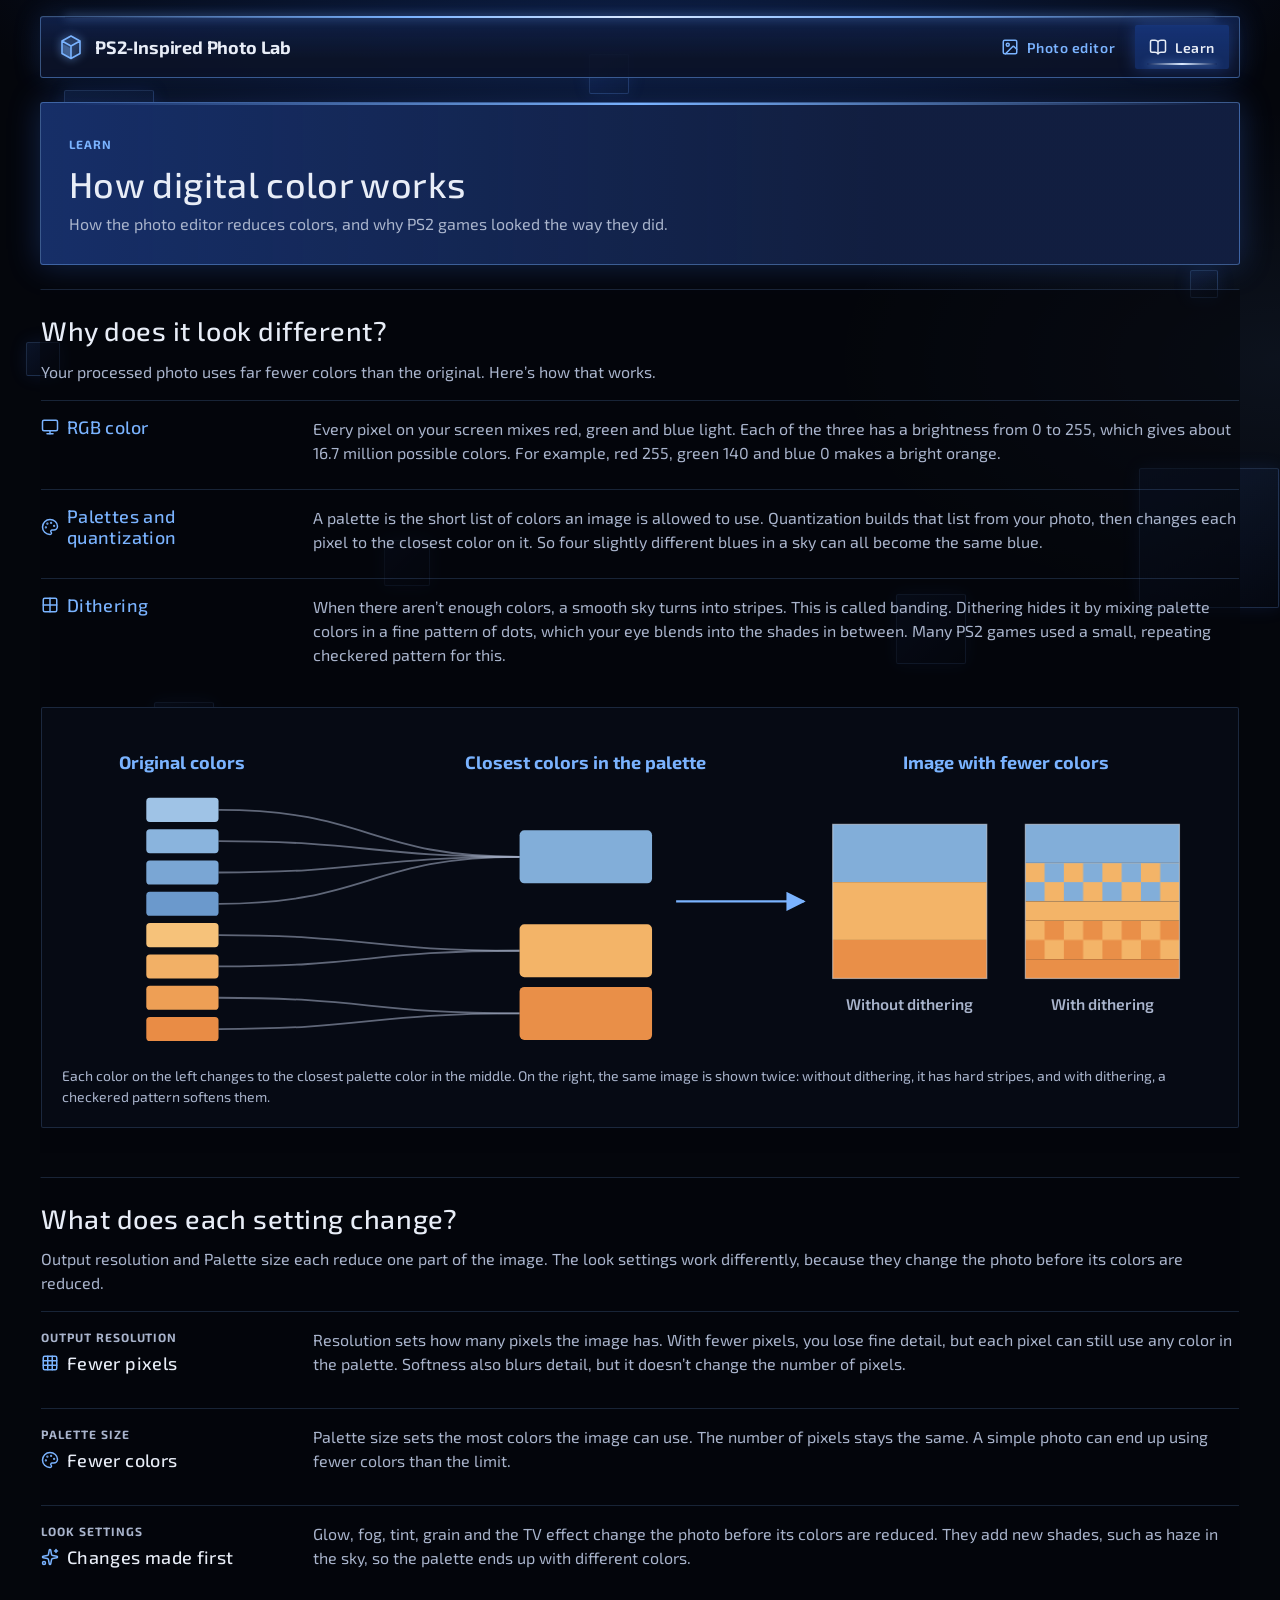
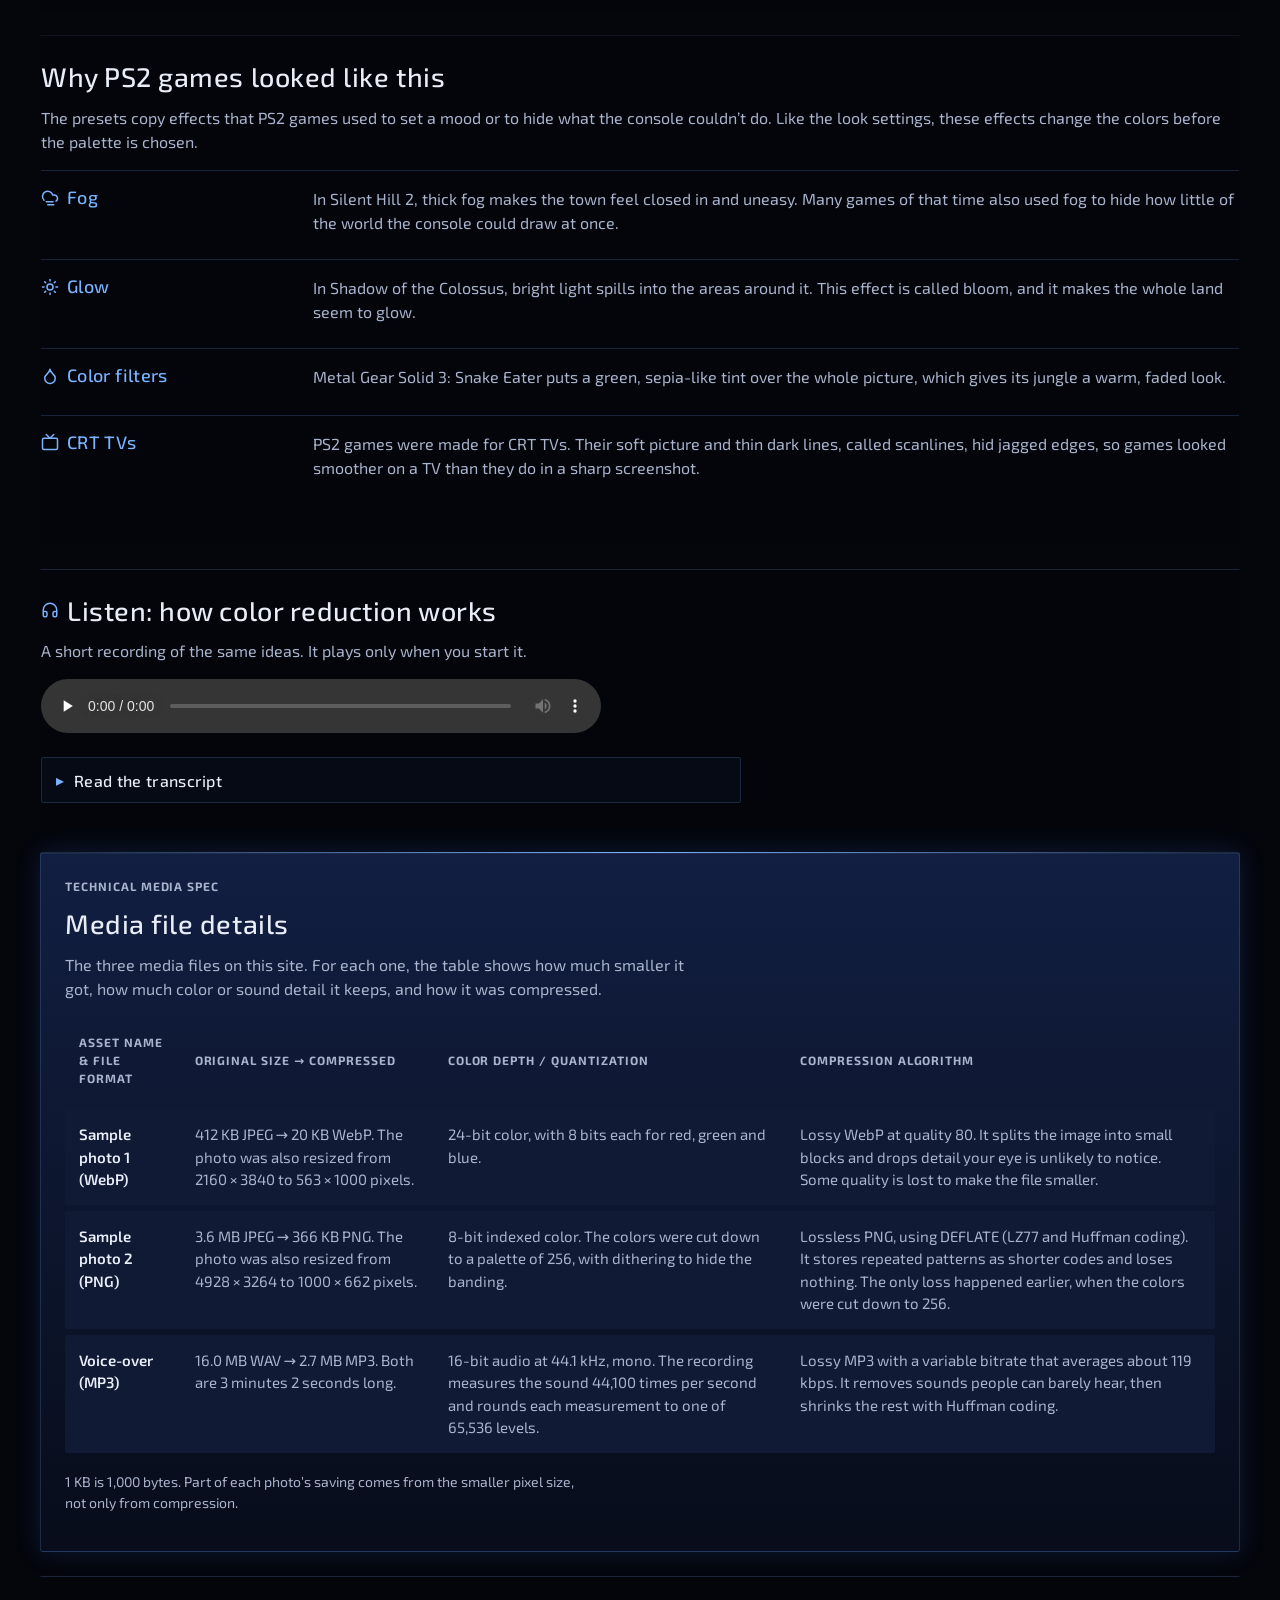
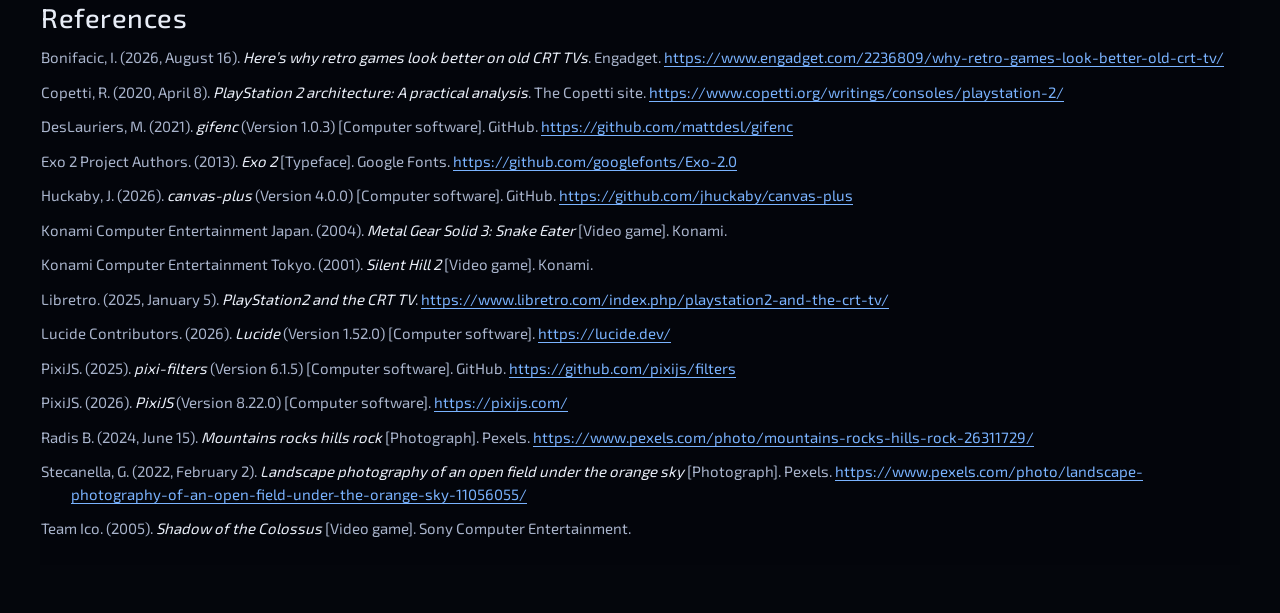
==== commit cc71994d: "Add a PS2 boot intro, glass windows, bar-meter sliders and press and focus feedback" ====
--- a/learn.html
+++ b/learn.html
@@ -11,6 +11,7 @@
   <link rel="stylesheet" href="style.css">
 </head>
 <body>
+  <script src="assets/js/boot.js"></script>
   <!-- Icons from Lucide (lucide.dev), ISC license: assets/icons/LUCIDE-LICENSE.txt -->
   <svg class="icon-sprite" aria-hidden="true" focusable="false">
     <symbol id="i-palette" viewBox="0 0 24 24"><path d="M12 22a1 1 0 0 1 0-20 10 9 0 0 1 10 9 5 5 0 0 1-5 5h-2.25a1.75 1.75 0 0 0-1.4 2.8l.3.4a1.75 1.75 0 0 1-1.4 2.8z" /> <circle cx="13.5" cy="6.5" r=".5" fill="currentColor" /> <circle cx="17.5" cy="10.5" r=".5" fill="currentColor" /> <circle cx="6.5" cy="12.5" r=".5" fill="currentColor" /> <circle cx="8.5" cy="7.5" r=".5" fill="currentColor" /></symbol>
--- a/style.css
+++ b/style.css
@@ -348,13 +348,27 @@
 
 /* Panels */
 
+/* Framed windows look like PS2 menu glass: translucent blue, a lit top edge
+   and a faint inner highlight. */
 .panel {
+  position: relative;
   margin: 0;
   padding: 24px;
   border: 1px solid var(--border);
   border-radius: var(--radius);
-  background: var(--surface);
-  box-shadow: var(--glow);
+  background: linear-gradient(180deg, rgba(30, 52, 110, 0.55), rgba(10, 16, 34, 0.7));
+  box-shadow: var(--glow), inset 0 1px 0 rgba(255, 255, 255, 0.06);
+}
+
+.panel:not(.panel--open)::before {
+  content: "";
+  position: absolute;
+  top: -1px;
+  left: 24px;
+  right: 24px;
+  height: 1px;
+  background: linear-gradient(90deg, transparent, var(--accent-bright), transparent);
+  pointer-events: none;
 }
 
 .panel > p,
@@ -586,37 +600,48 @@
   appearance: none;
 }
 
+/* Bar meters like the PS2 System Configuration screen: a dark bar that fills
+   with blue light up to a small square thumb. app.js keeps --fill up to date. */
 input[type="range"]::-webkit-slider-runnable-track {
-  height: 4px;
-  border-radius: 2px;
-  background: rgba(122, 179, 255, 0.3);
+  height: 8px;
+  border: 1px solid rgba(122, 179, 255, 0.25);
+  border-radius: 1px;
+  background:
+    linear-gradient(90deg, rgba(59, 118, 246, 0.9), rgba(122, 179, 255, 0.9)) 0 0 / var(--fill, 50%) 100% no-repeat,
+    rgba(6, 10, 20, 0.9);
 }
 
 input[type="range"]::-webkit-slider-thumb {
-  width: 22px;
+  width: 14px;
   height: 22px;
-  margin-top: -9px;
-  border: 2px solid var(--bg);
-  border-radius: 50%;
+  margin-top: -8px;
+  border: 1px solid #dbeaff;
+  border-radius: 1px;
   background: var(--accent-bright);
-  box-shadow: 0 0 10px rgba(122, 179, 255, 0.6);
+  box-shadow: 0 0 10px rgba(122, 179, 255, 0.7);
   -webkit-appearance: none;
   appearance: none;
 }
 
 input[type="range"]::-moz-range-track {
-  height: 4px;
-  border-radius: 2px;
-  background: rgba(122, 179, 255, 0.3);
+  height: 8px;
+  border: 1px solid rgba(122, 179, 255, 0.25);
+  border-radius: 1px;
+  background: rgba(6, 10, 20, 0.9);
+}
+
+input[type="range"]::-moz-range-progress {
+  height: 8px;
+  background: linear-gradient(90deg, rgba(59, 118, 246, 0.9), rgba(122, 179, 255, 0.9));
 }
 
 input[type="range"]::-moz-range-thumb {
-  width: 18px;
-  height: 18px;
-  border: 2px solid var(--bg);
-  border-radius: 50%;
+  width: 12px;
+  height: 20px;
+  border: 1px solid #dbeaff;
+  border-radius: 1px;
   background: var(--accent-bright);
-  box-shadow: 0 0 10px rgba(122, 179, 255, 0.6);
+  box-shadow: 0 0 10px rgba(122, 179, 255, 0.7);
 }
 
 /* Palette */
@@ -777,7 +802,8 @@
    A thin light along the top separates them instead of a box. */
 .panel--open {
   border-color: transparent;
-  background: none;
+  /* A faint dark backing so the floating blocks dim behind the text. */
+  background: rgba(4, 6, 12, 0.55);
   box-shadow: none;
   border-top: 1px solid var(--border);
   border-radius: 0;
@@ -1149,7 +1175,7 @@
   margin-right: 6px;
   padding: 1px 10px;
   border: 1px solid var(--accent-bright);
-  border-radius: 999px;
+  border-radius: 2px;
   color: var(--accent-bright);
   font-weight: 700;
   box-shadow: 0 0 10px rgba(122, 179, 255, 0.35);
@@ -1176,7 +1202,7 @@
   min-width: 3.25em;
   padding: 1px 10px;
   border: 1px solid var(--border-strong);
-  border-radius: 999px;
+  border-radius: 2px;
   background: rgba(122, 179, 255, 0.12);
   text-align: center;
 }
@@ -1195,6 +1221,21 @@
 
 input[type="range"].track-tint::-moz-range-track {
   background: linear-gradient(90deg, #96beff, #8a93a6 50%, #96aa50);
+}
+
+/* The color-gradient tracks show their colors, not a fill. */
+input[type="range"].track-fog::-moz-range-progress,
+input[type="range"].track-tint::-moz-range-progress {
+  background: transparent;
+}
+
+/* A quick press-in, like pressing a button on a controller. */
+.button:not(:disabled):active,
+.tab:active,
+.preset__body:active {
+  transform: scale(0.98);
+  filter: brightness(1.25);
+  transition: transform 0.08s, filter 0.08s;
 }
 
 /* The transcript opens like a PS2 menu item. */
@@ -1647,6 +1688,11 @@
     box-shadow: 0 12px 16px -12px rgba(0, 0, 0, 0.8);
   }
 
+  /* Keyboard focus scrolls settings into view below the pinned previews, not under them. */
+  .controls :is(input, button, label, summary) {
+    scroll-margin-top: calc(32vh + 180px);
+  }
+
   /* Cap the frames so at least half the screen is left for the sliders. */
   .workspace__stage .preview__frame {
     width: min(100%, calc(32vh * 10 / 7));
@@ -1672,6 +1718,10 @@
     margin-inline: auto;
   }
 
+  .controls :is(input, button, label, summary) {
+    scroll-margin-top: calc(28vh + 150px);
+  }
+
   .preview--processed .preview__note {
     display: none;
   }
@@ -1688,7 +1738,11 @@
     animation: busy-pulse 1.2s ease-in-out infinite alternate;
   }
 
-  .preset input:checked + .preset__body {
+  /* The selected item breathes, like the cursor in a PS2 menu. */
+  .preset input:checked + .preset__body,
+  .tab[aria-selected="true"],
+  .button:focus-visible,
+  .nav-list a[aria-current="page"] {
     animation: cursor-pulse 1.6s ease-in-out infinite alternate;
   }
 }
@@ -1713,3 +1767,84 @@
     transition: none;
   }
 }
+
+/* Boot intro (assets/js/boot.js): blocks gather, a glow swells, the logo appears. */
+
+.boot {
+  position: fixed;
+  inset: 0;
+  z-index: 100;
+  display: grid;
+  place-items: center;
+  overflow: hidden;
+  background: var(--bg);
+  cursor: pointer;
+  transition: opacity 0.4s ease;
+}
+
+.boot.is-leaving {
+  opacity: 0;
+  pointer-events: none;
+}
+
+.boot__glow {
+  position: absolute;
+  width: 60vmin;
+  height: 60vmin;
+  border-radius: 50%;
+  background: radial-gradient(circle, rgba(59, 118, 246, 0.55), rgba(37, 99, 235, 0.12) 45%, transparent 70%);
+  opacity: 0;
+  transform: scale(0.4);
+  animation: boot-glow 1.6s 0.5s ease-out forwards;
+}
+
+.boot__block {
+  position: absolute;
+  width: 46px;
+  height: 46px;
+  border: 1px solid rgba(122, 179, 255, 0.5);
+  background: linear-gradient(135deg, rgba(59, 118, 246, 0.35), rgba(59, 118, 246, 0.05));
+  box-shadow: 0 0 18px rgba(59, 118, 246, 0.35);
+  opacity: 0;
+  transform: translate(var(--x), var(--y)) rotate(25deg);
+  animation: boot-gather 1.3s calc(var(--i) * 0.05s) cubic-bezier(0.2, 0.7, 0.2, 1) forwards;
+}
+
+.boot__logo {
+  position: relative;
+  display: grid;
+  justify-items: center;
+  gap: 14px;
+  color: var(--text);
+  font-size: 1.25rem;
+  font-weight: 400;
+  letter-spacing: 0.12em;
+  opacity: 0;
+  animation: boot-logo 0.6s 1.2s ease-out forwards;
+}
+
+.boot__logo svg {
+  width: 64px;
+  height: 64px;
+  fill: none;
+  stroke: var(--accent-bright);
+  stroke-width: 1.4;
+  stroke-linejoin: round;
+  filter: drop-shadow(0 0 8px rgba(122, 179, 255, 0.9));
+}
+
+@keyframes boot-gather {
+  0%   { opacity: 0; }
+  30%  { opacity: 1; }
+  80%  { opacity: 0.9; transform: translate(0, 0) rotate(0deg) scale(0.6); }
+  100% { opacity: 0; transform: translate(0, 0) rotate(0deg) scale(0.3); }
+}
+
+@keyframes boot-glow {
+  to { opacity: 1; transform: scale(1); }
+}
+
+@keyframes boot-logo {
+  from { opacity: 0; transform: translateY(6px); }
+  to   { opacity: 1; transform: none; }
+}
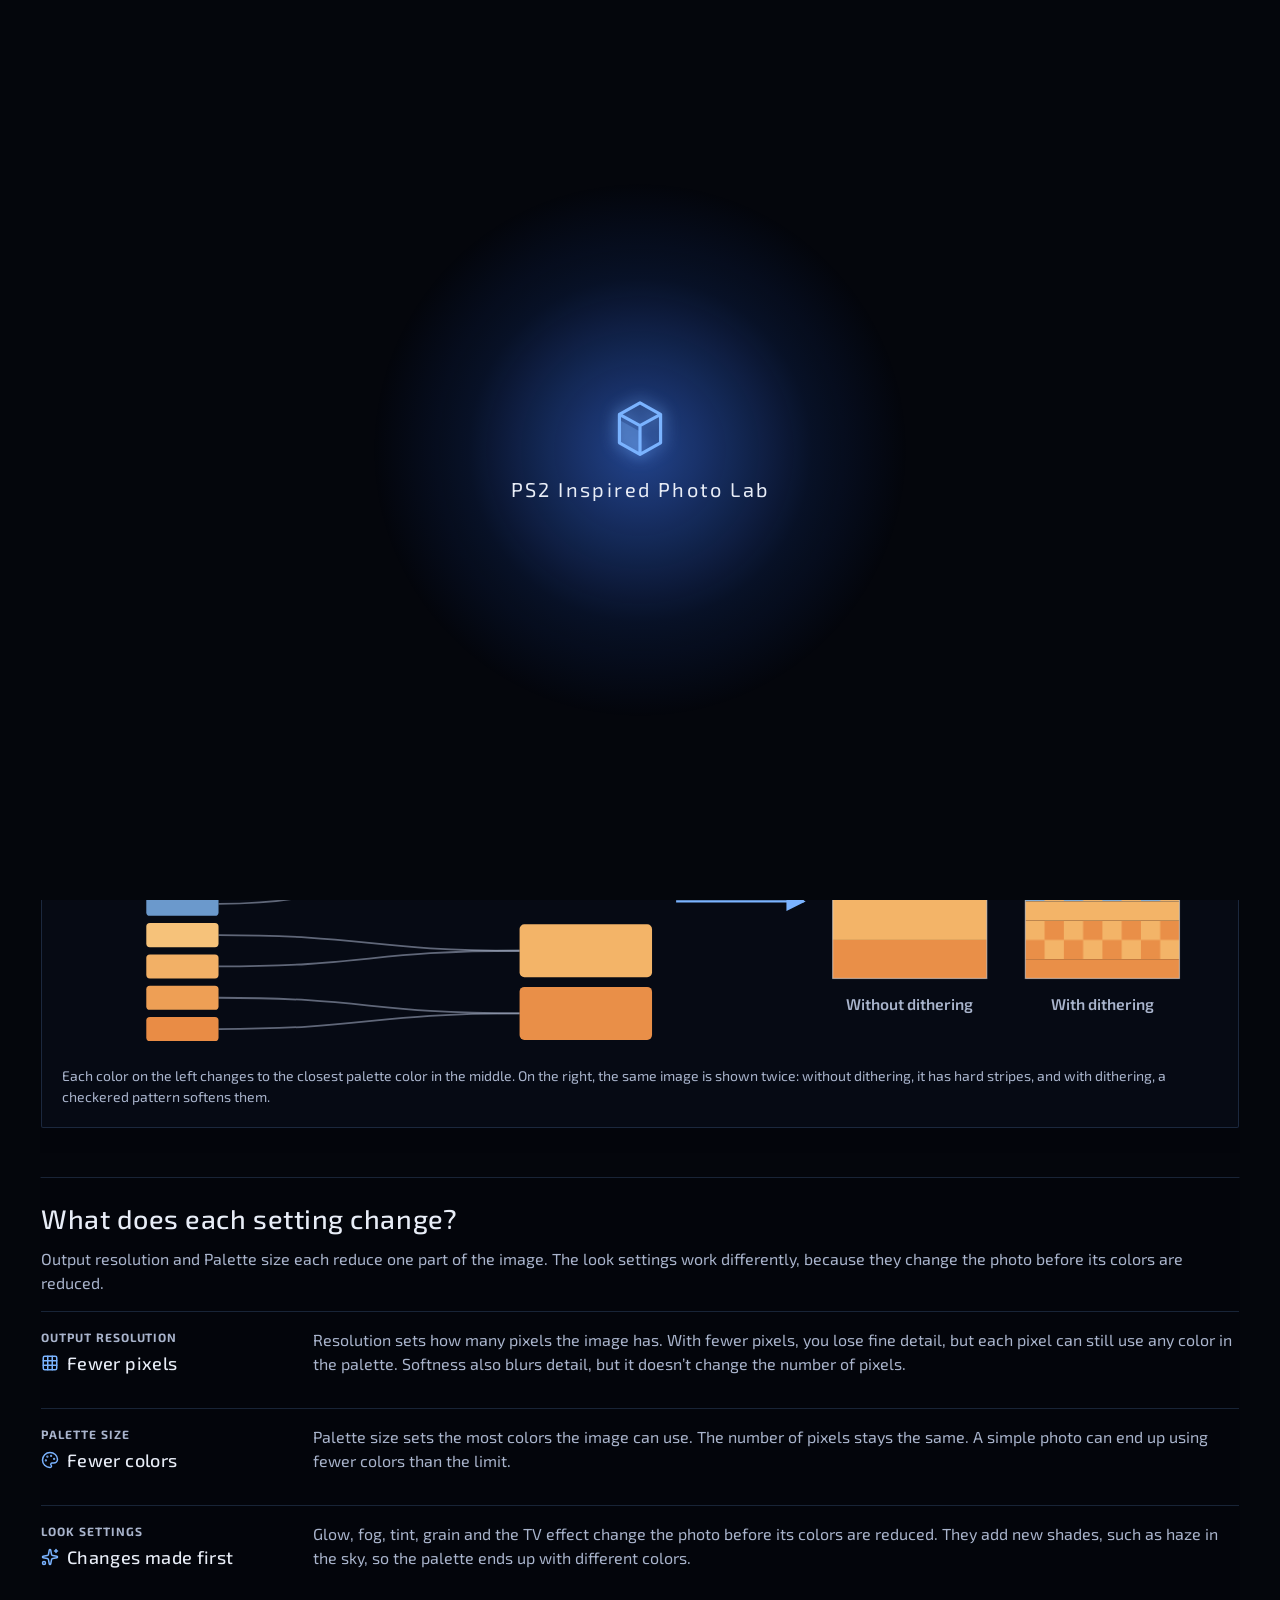
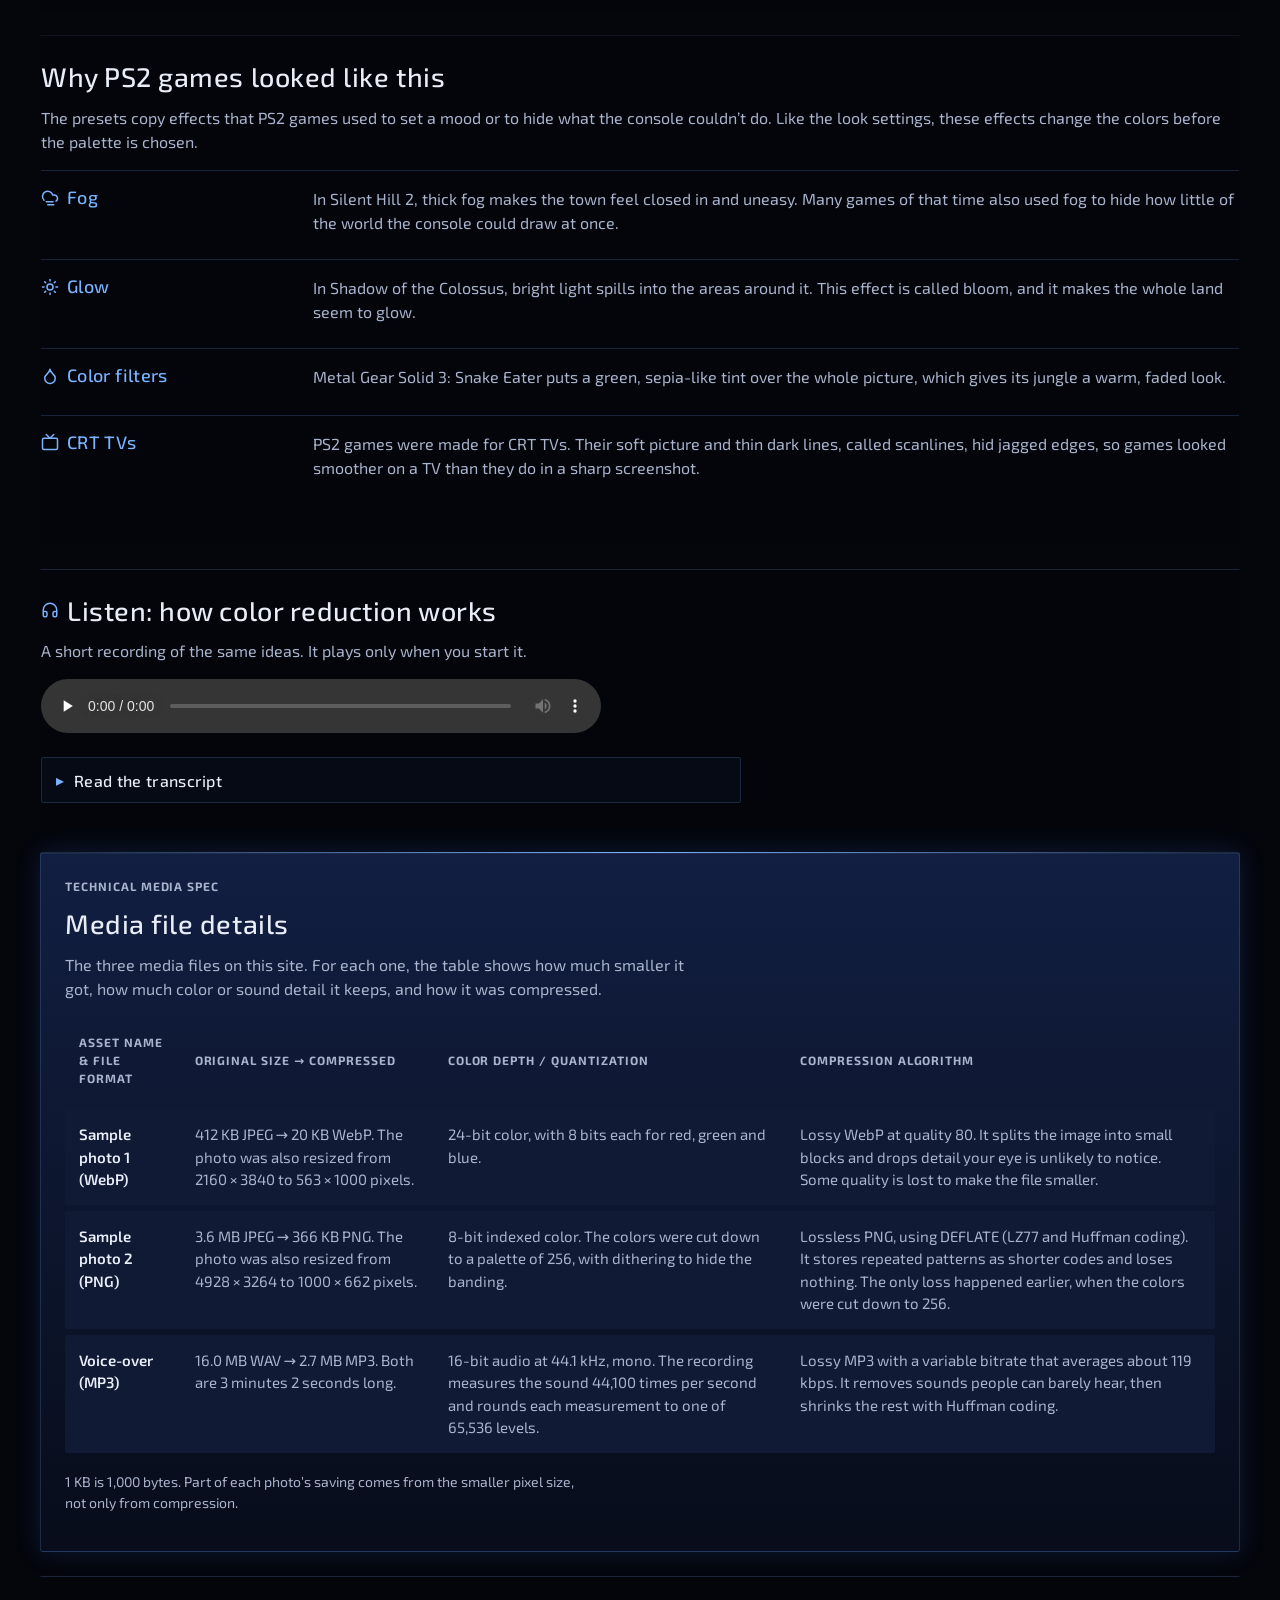
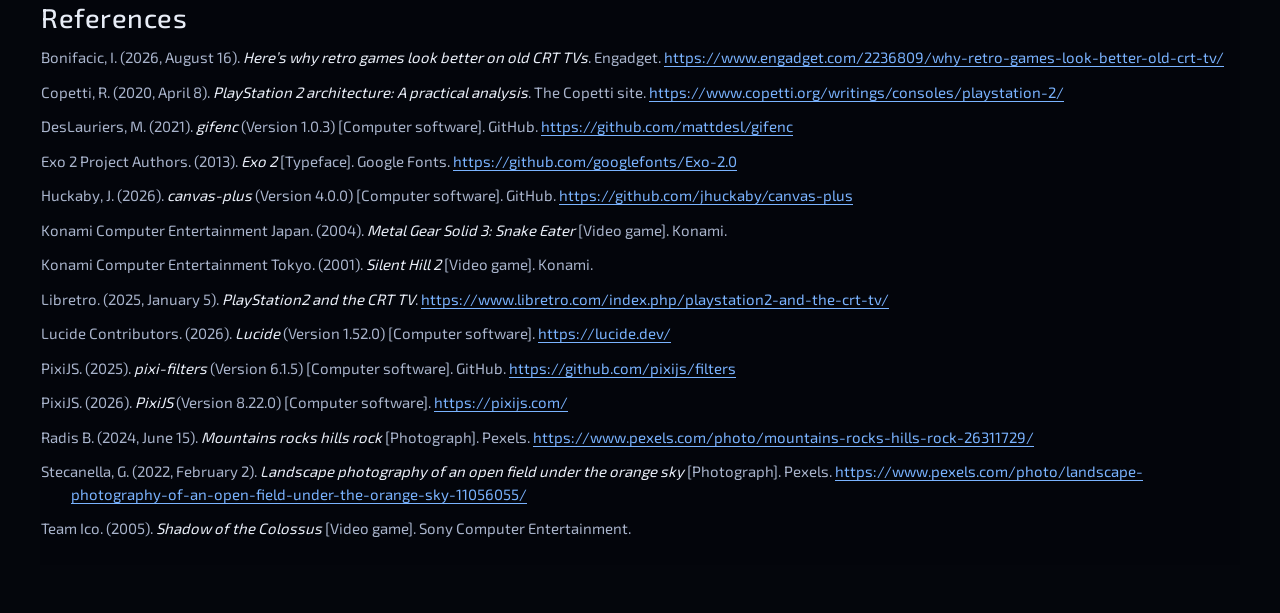
==== commit 436b410d: "Drop the hyphen from the site name" ====
--- a/learn.html
+++ b/learn.html
@@ -3,7 +3,7 @@
 <head>
   <meta charset="utf-8">
   <meta name="viewport" content="width=device-width, initial-scale=1">
-  <title>How Digital Color Works · PS2-Inspired Photo Lab</title>
+  <title>How Digital Color Works · PS2 Inspired Photo Lab</title>
   <meta name="description" content="How RGB values, 24-bit color, palettes, quantization and dithering work, and why PS2 games looked the way they did.">
   <meta name="theme-color" content="#04060c">
   <link rel="icon" href="data:image/svg+xml,%3Csvg%20xmlns='http://www.w3.org/2000/svg'%20viewBox='0%200%2032%2032'%3E%3Crect%20width='32'%20height='32'%20rx='6'%20fill='%23070b16'/%3E%3Cg%20transform='translate(2%202)'%20stroke='%237ab3ff'%20stroke-width='1.8'%20stroke-linejoin='round'%3E%3Cpath%20d='M5%2010.5%2014%2015.5v10L5%2020.5z'%20fill='%237ab3ff'%20fill-opacity='0.35'%20stroke='none'/%3E%3Cpath%20d='M14%203%2023%208%2014%2013%205%208z%20M5%208v12.5l9%205%209-5V8%20M14%2013v12.5'%20fill='none'/%3E%3C/g%3E%3C/svg%3E">
@@ -38,7 +38,7 @@
   <header class="site-header">
     <div class="container">
       <div class="site-header__bar">
-        <a class="brand" href="index.html"><svg class="brand__logo" viewBox="0 0 28 28" aria-hidden="true" focusable="false"><path class="brand__logo-front" d="M5 10.5 14 15.5v10L5 20.5z" /><path d="M14 3 23 8 14 13 5 8z M5 8v12.5l9 5 9-5V8 M14 13v12.5" /></svg><span>PS2-Inspired Photo Lab</span></a>
+        <a class="brand" href="index.html"><svg class="brand__logo" viewBox="0 0 28 28" aria-hidden="true" focusable="false"><path class="brand__logo-front" d="M5 10.5 14 15.5v10L5 20.5z" /><path d="M14 3 23 8 14 13 5 8z M5 8v12.5l9 5 9-5V8 M14 13v12.5" /></svg><span>PS2 Inspired Photo Lab</span></a>
         <nav aria-label="Pages">
           <ul class="nav-list">
             <li><a href="index.html"><svg class="icon" aria-hidden="true" focusable="false"><use href="#i-image"></use></svg>Photo editor</a></li>
--- a/style.css
+++ b/style.css
@@ -1,4 +1,4 @@
-/* PS2-Inspired Photo Lab */
+/* PS2 Inspired Photo Lab */
 
 @font-face {
   font-family: "Exo 2";
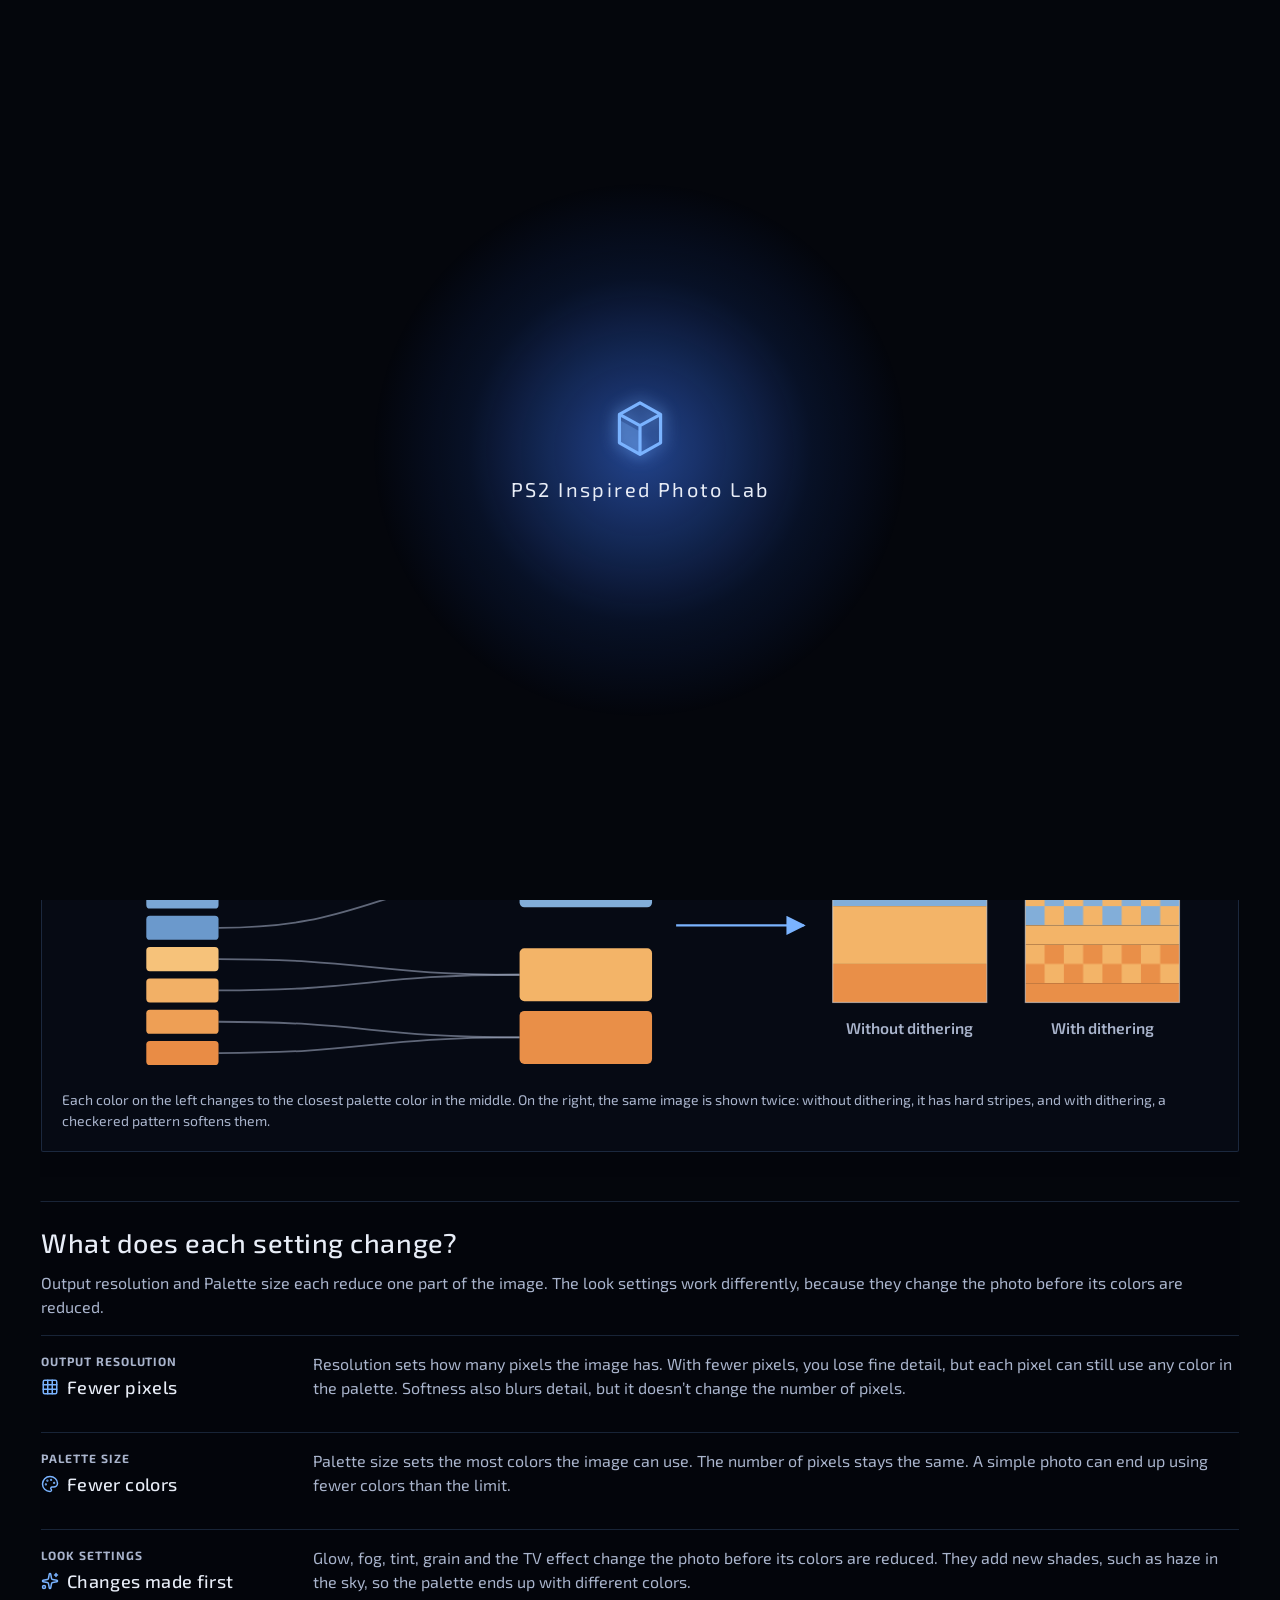
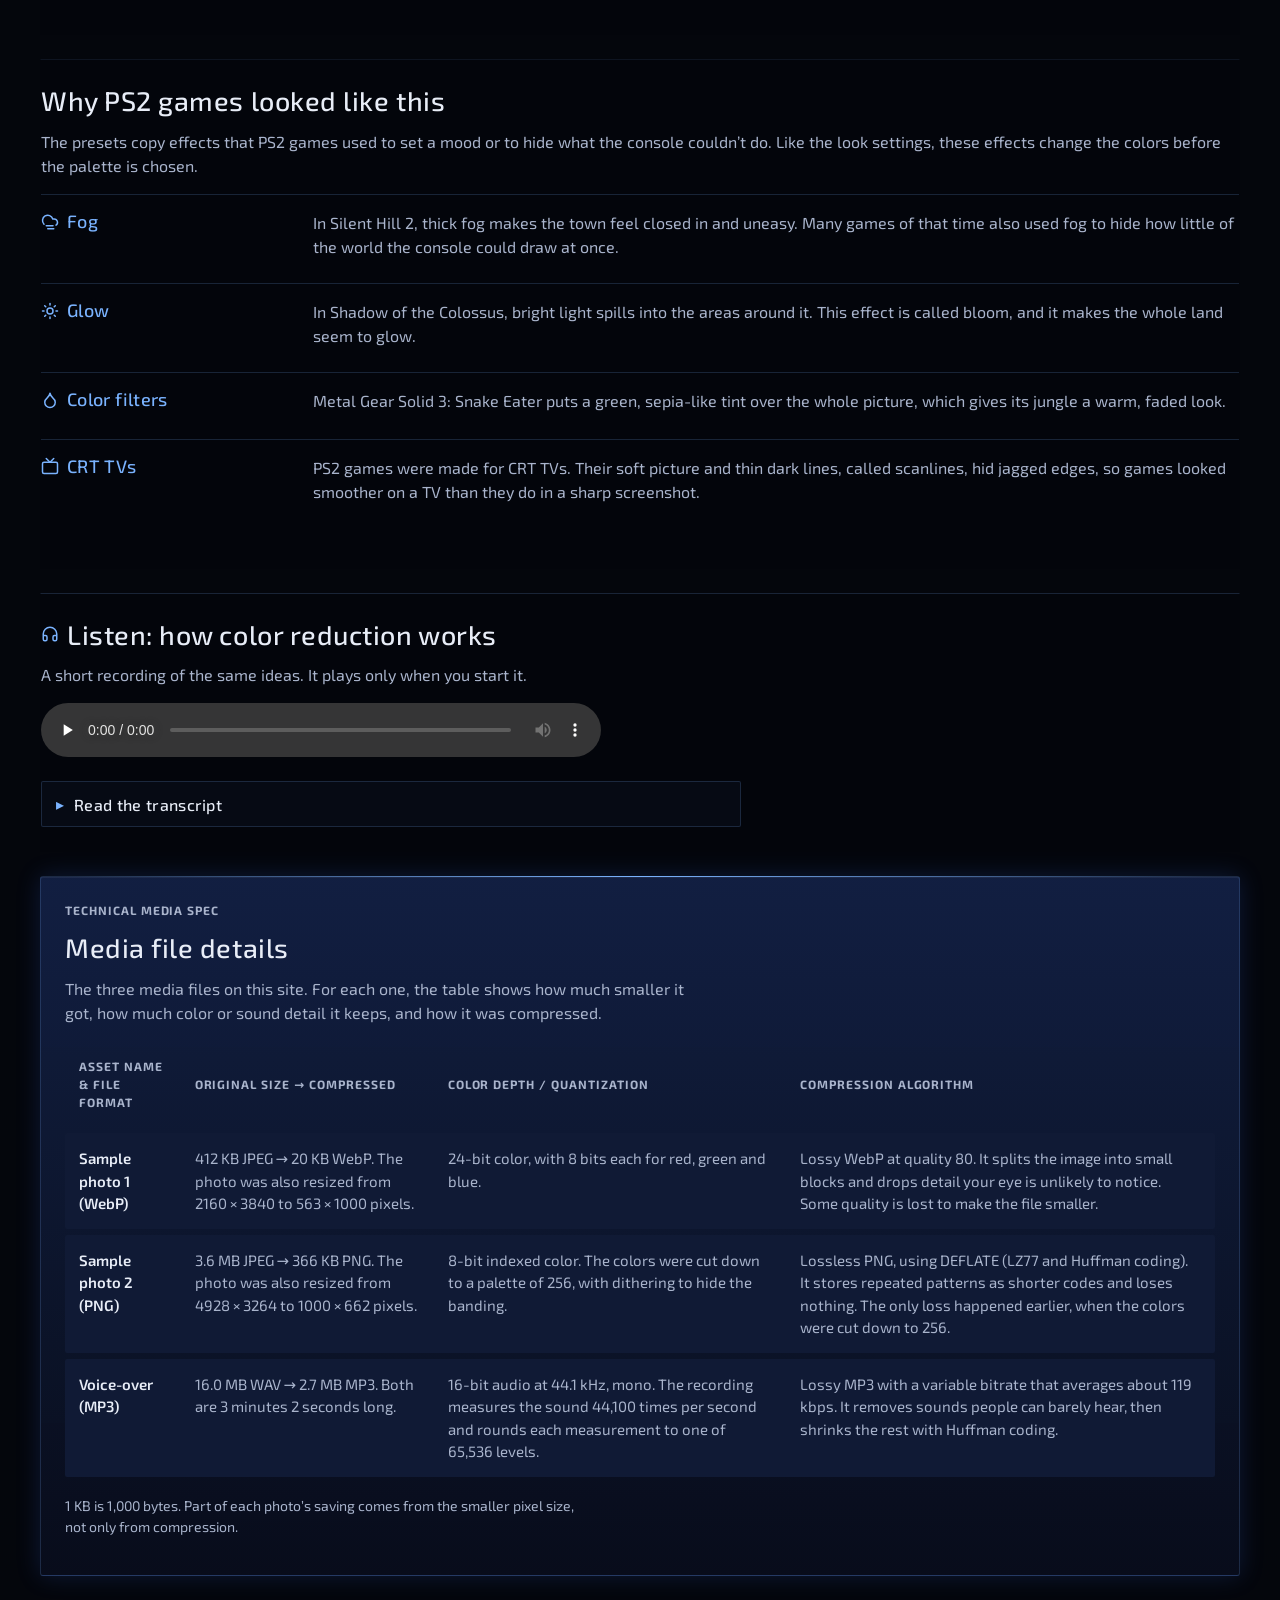
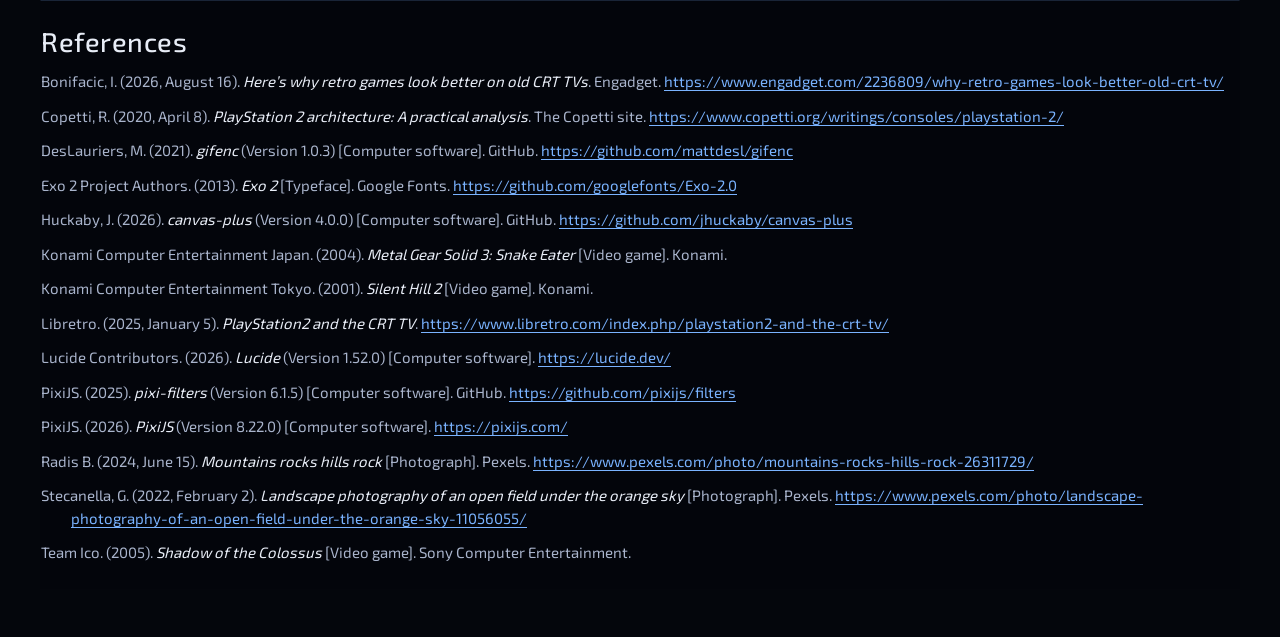
==== commit f9836d8b: "Show palette size and dithering in the moving preview and use plain dithering names The moving TV pr" ====
--- a/learn.html
+++ b/learn.html
@@ -70,8 +70,8 @@
             <p>A palette is the short list of colors an image is allowed to use. Quantization builds that list from your photo, then changes each pixel to the closest color on it. So four slightly different blues in a sky can all become the same blue.</p>
           </div>
           <div>
-            <h3><svg class="icon" aria-hidden="true" focusable="false"><use href="#i-grid-2x2"></use></svg>Dithering</h3>
-            <p>When there aren’t enough colors, a smooth sky turns into stripes. This is called banding. Dithering hides it by mixing palette colors in a fine pattern of dots, which your eye blends into the shades in between. Many PS2 games used a small, repeating checkered pattern for this.</p>
+            <h3 id="learn-dithering"><svg class="icon" aria-hidden="true" focusable="false"><use href="#i-grid-2x2"></use></svg>Dithering</h3>
+            <p>When there aren’t enough colors, a smooth sky turns into stripes. This is called banding. Dithering hides it by mixing palette colors in a fine pattern of dots, which your eye blends into the shades in between. Many PS2 games used a small, repeating checkered pattern for this. A checkered pattern (called ordered dithering) repeats the same grid everywhere. Scattered dots (called error diffusion) pass the color a pixel couldn’t match on to its neighbors, so the dots look random.</p>
           </div>
         </div>
 
--- a/style.css
+++ b/style.css
@@ -1465,6 +1465,11 @@
   transition: opacity 0.15s, transform 0.15s;
 }
 
+/* The popup ignores the pointer, except for a link inside it. */
+.control__help--pop a {
+  pointer-events: auto;
+}
+
 .menu-row.help-hidden .control__help--pop {
   opacity: 0;
   visibility: hidden;
